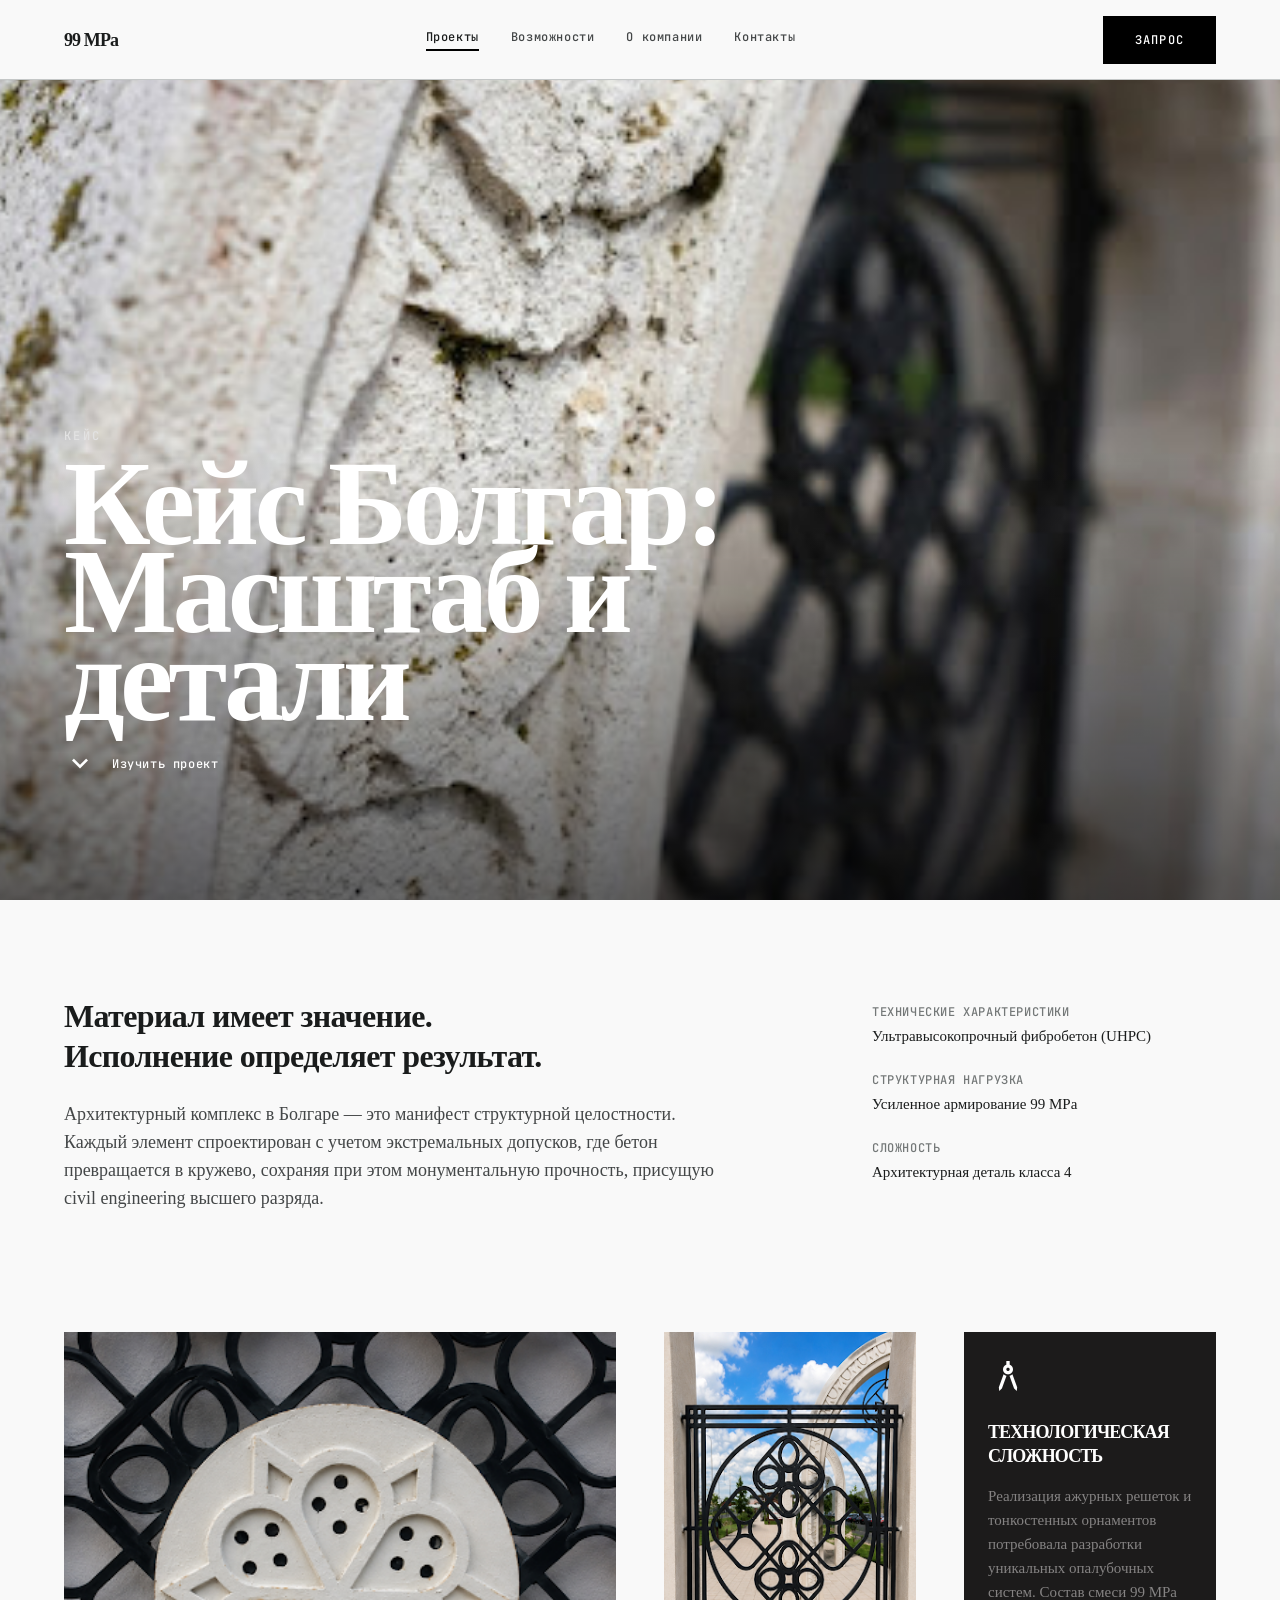
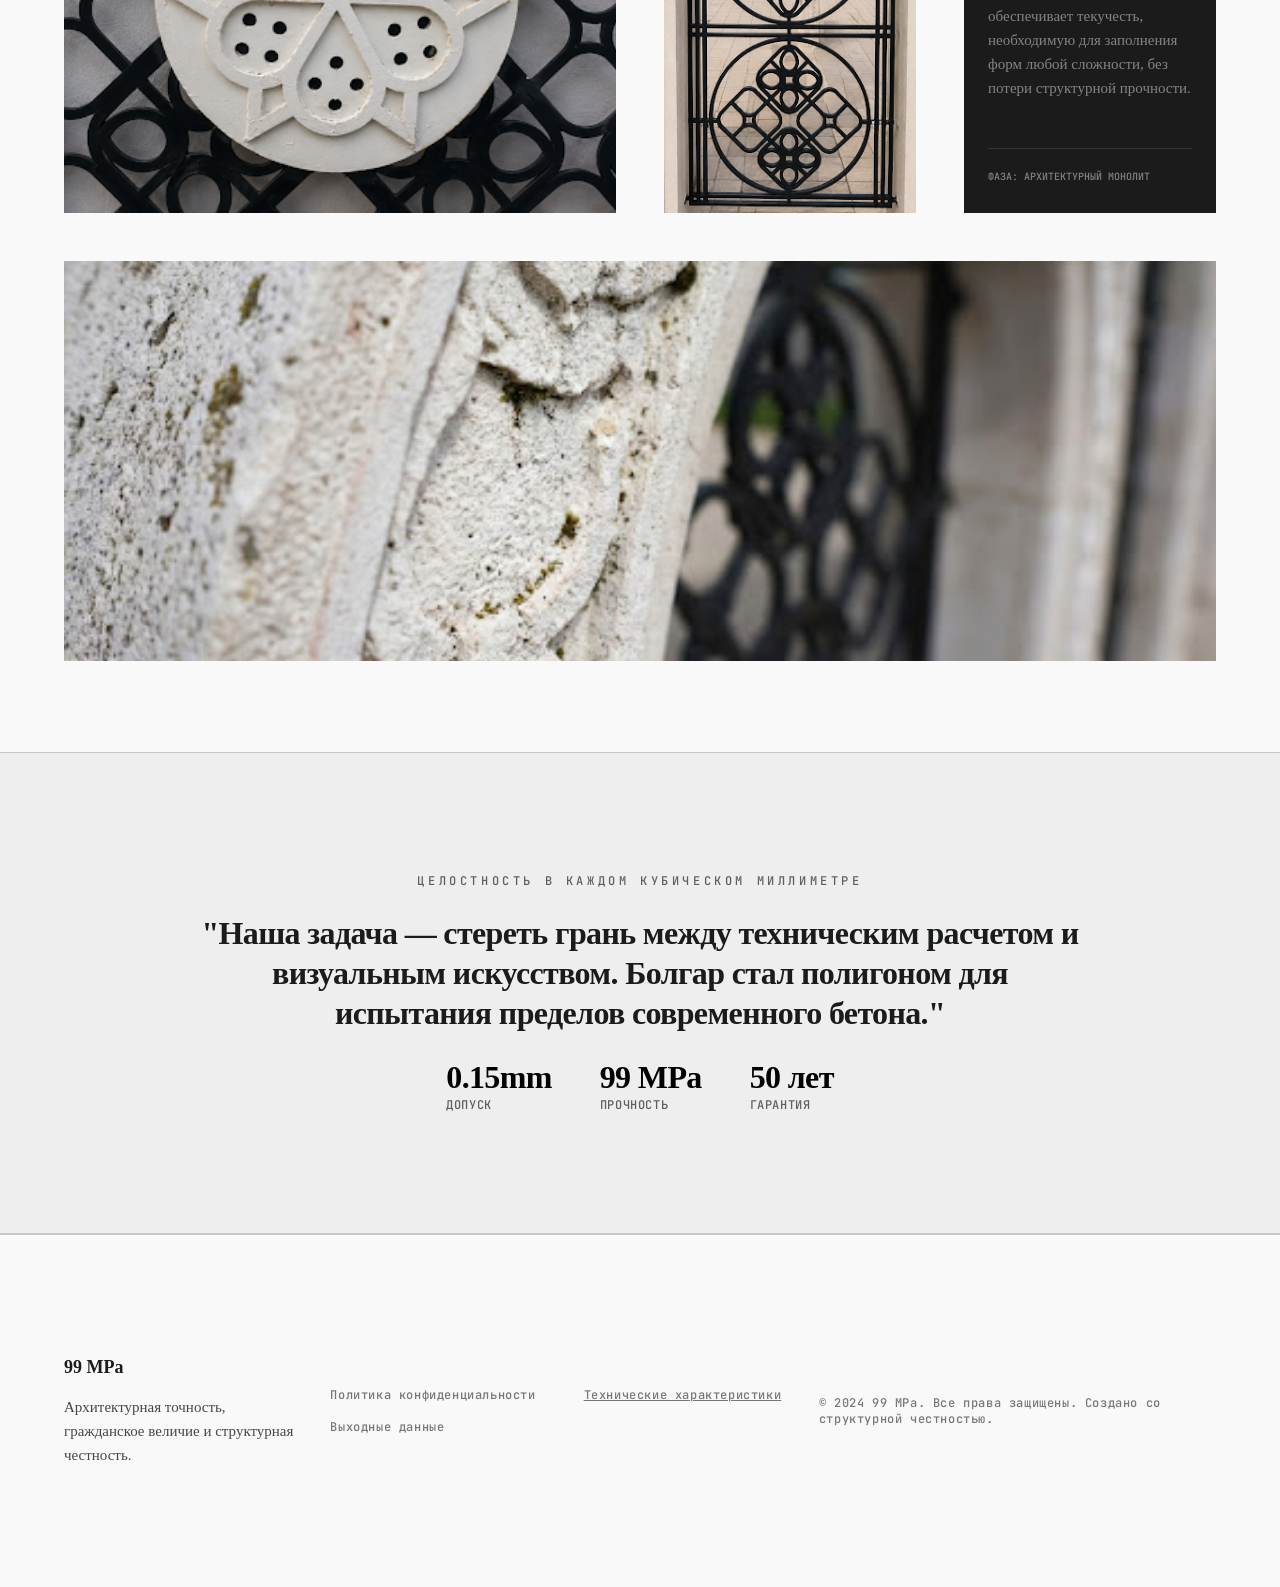
==== bolgar.html @ 5e4906f8 "Add self-contained 99 MPa presentation site Vendored from the Stitch/Figma design into a fully auton" ====
<!DOCTYPE html><html class="scroll-smooth" lang="ru"><head>
<meta charset="utf-8">
<meta content="width=device-width, initial-scale=1.0" name="viewport">
<title>99 MPa — Кейс Болгар: Масштаб и детали</title>
<style>
        .material-symbols-outlined {
            font-variation-settings: 'FILL' 0, 'wght' 400, 'GRAD' 0, 'opsz' 24;
        }
        body {
            background-color: #f9f9f9;
            color: #1a1c1c;
        }
        .reveal-border {
            border-bottom: 1px solid #c4c7c7;
        }
    </style>
<link rel="stylesheet" href="assets/css/fonts.css">
<link rel="stylesheet" href="assets/css/styles.css">
</head>
<body class="font-body-md text-body-md antialiased overflow-x-hidden">
<!-- TopNavBar -->
<nav class="bg-background fixed top-0 left-0 right-0 z-50 flex justify-between items-center w-full px-margin-page py-unit h-20 border-b border-outline-variant">
<div class="font-headline-md text-headline-md tracking-tighter text-on-background">99 MPa</div>
<div class="hidden md:flex gap-8">
<a class="text-on-background border-b-2 border-primary pb-1 font-label-mono text-label-mono transition-colors duration-300" href="projects.html">Проекты</a>
<a class="text-on-surface-variant font-label-mono text-label-mono hover:text-primary transition-colors duration-300" href="capabilities.html">Возможности</a>
<a class="text-on-surface-variant font-label-mono text-label-mono hover:text-primary transition-colors duration-300" href="approach.html">О компании</a>
<a class="text-on-surface-variant font-label-mono text-label-mono hover:text-primary transition-colors duration-300" href="mailto:hameevartur@mail.ru">Контакты</a>
</div>
<button class="bg-primary text-on-primary px-8 py-4 font-label-mono text-label-mono hover:opacity-80 transition-opacity uppercase tracking-widest">
            Запрос
        </button>
</nav>
<main>
<!-- Hero Section: Fullscreen Image Complex -->
<section class="relative w-full h-screen overflow-hidden transition-all duration-700 opacity-100 translate-y-0">
<div class="absolute inset-0 bg-cover bg-center transition-transform duration-1000 hover:scale-105" style="background-image: url('assets/img/0326bc7c4399.jpg')">
<!-- Fallback/Overlay for text legibility -->
<div class="absolute inset-0 bg-gradient-to-t from-black/60 via-transparent to-transparent"></div>
</div>
<div class="relative z-10 h-full flex flex-col justify-end px-margin-page pb-safe-area text-white">
<span class="font-label-mono text-label-mono uppercase tracking-[0.2em] mb-4 text-surface-variant">Кейс</span>
<h1 class="font-display-xl text-display-xl max-w-4xl md:text-[120px]">Кейс Болгар: Масштаб и детали</h1>
<div class="mt-gutter flex items-center gap-4">
<span class="material-symbols-outlined text-[32px]">expand_more</span>
<span class="font-label-mono text-label-mono">Изучить проект</span>
</div>
</div>
</section>
<!-- Statement Section -->
<section class="px-margin-page py-safe-area max-w-7xl mx-auto transition-all duration-700 opacity-100 translate-y-0 pt-24">
<div class="grid grid-cols-1 md:grid-cols-12 gap-gutter items-start">
<div class="md:col-span-8">
<h2 class="font-headline-lg text-headline-lg mb-gutter leading-tight">
                        Материал имеет значение. <br>Исполнение определяет результат.
                    </h2>
<p class="font-body-lg text-body-lg text-on-surface-variant max-w-2xl">
                        Архитектурный комплекс в Болгаре — это манифест структурной целостности. Каждый элемент спроектирован с учетом экстремальных допусков, где бетон превращается в кружево, сохраняя при этом монументальную прочность, присущую civil engineering высшего разряда.
                    </p>
</div>
<div class="md:col-span-4 border-outline-variant pl-gutter pt-2">
<div class="mb-gutter">
<p class="font-label-mono text-label-mono text-outline mb-1 uppercase">Технические характеристики</p>
<p class="font-body-md text-body-md text-body-lg">Ультравысокопрочный фибробетон (UHPC)</p>
</div>
<div class="mb-gutter">
<p class="font-label-mono text-label-mono text-outline mb-1 uppercase">Структурная нагрузка</p>
<p class="font-body-md text-body-md text-body-lg">Усиленное армирование 99 MPa</p>
</div>
<div>
<p class="font-label-mono text-label-mono text-outline mb-1 uppercase">Сложность</p>
<p class="font-body-md text-body-md text-body-lg">Архитектурная деталь класса 4</p>
</div>
</div>
</div>
</section>
<!-- Bento Grid: Details & Textures -->
<section class="px-margin-page pb-safe-area max-w-[1440px] mx-auto transition-all duration-700 opacity-100 translate-y-0">
<div class="grid grid-cols-1 md:grid-cols-12 h-auto md:h-[900px] gap-12">
<!-- Ornament Detail -->
<div class="md:col-span-6 group relative overflow-hidden bg-surface-container border-outline-variant">
<div class="absolute top-6 left-6 z-10 bg-white/90 backdrop-blur px-3 py-1 font-label-mono uppercase tracking-widest border border-primary text-label-mono" style="opacity: 0;">Деталь орнамента</div>
<img class="w-full h-full object-cover transition-transform duration-700 group-hover:scale-105" data-alt="A close-up photograph of a meticulously carved stone or concrete architectural ornament. The lighting is sharp, revealing high-contrast shadows and the technical precision of the geometric relief pattern. The style is reminiscent of high-end architectural monographs with a neutral grey color palette and clean lines." src="assets/img/5a6c23aa8d32.png">
</div>
<!-- Vertical Lattice Detail -->
<div class="md:col-span-3 group relative overflow-hidden bg-surface-container border-outline-variant">
<div class="absolute top-6 left-6 z-10 bg-white/90 backdrop-blur px-3 py-1 font-label-mono uppercase tracking-widest border border-primary text-label-mono" style="opacity: 0;">Деталь орнамента</div>
<img class="w-full h-full object-cover transition-transform duration-700 group-hover:scale-105" data-alt="A vertical composition focused on a complex architectural lattice or mesh. The metal or concrete grid creates an intricate play of light and shadow. The background is a crisp white, emphasizing the structural minimalist aesthetic. Every line is perfectly straight, evoking professional engineering standards." src="assets/img/c1ba3d8c5774.png">
</div>
<!-- Complexity Text Card -->
<div class="md:col-span-3 flex flex-col justify-between p-gutter bg-primary-container text-white border-outline">
<div>
<span class="material-symbols-outlined text-[40px] mb-6">architecture</span>
<h3 class="font-headline-md text-headline-md mb-4 uppercase tracking-tighter">Технологическая сложность</h3>
<p class="font-body-md text-on-primary-container">
                            Реализация ажурных решеток и тонкостенных орнаментов потребовала разработки уникальных опалубочных систем. Состав смеси 99 MPa обеспечивает текучесть, необходимую для заполнения форм любой сложности, без потери структурной прочности.
                        </p>
</div>
<div class="pt-12">
<p class="font-label-mono text-[10px] text-on-primary-container border-t border-outline/30 pt-4">
                            ФАЗА: АРХИТЕКТУРНЫЙ МОНОЛИТ
                        </p>
</div>
</div>
<!-- Texture Focus -->
<div class="md:col-span-12 group relative overflow-hidden bg-surface-container border-outline-variant h-[400px]">
<div class="absolute top-6 left-6 z-10 bg-white/90 backdrop-blur px-3 py-1 font-label-mono uppercase tracking-widest border border-primary text-label-mono" style="opacity: 0;">Деталь орнамента</div>
<img class="w-full h-full object-cover transition-transform duration-700 group-hover:scale-105" data-alt="A macro shot showcasing the tactile texture of architectural concrete from the Bolgar project. The surface is smooth yet retains organic tonal shifts of light stone. The lighting is diffused, highlighting the absolute durability and calm presence of the material. The aesthetic is brutalist honesty and structural permanence." src="assets/img/0326bc7c4399.jpg">
</div>
</div>
</section>
<!-- Quote / Tech Breakdown -->
<section class="bg-surface-container py-safe-area px-margin-page border-y border-outline-variant transition-all duration-700 opacity-100 translate-y-0">
<div class="max-w-4xl mx-auto text-center">
<p class="font-label-mono text-label-mono text-secondary mb-gutter uppercase tracking-[0.3em]">Целостность в каждом кубическом миллиметре</p>
<blockquote class="font-headline-lg text-headline-lg mb-gutter">
                    "Наша задача — стереть грань между техническим расчетом и визуальным искусством. Болгар стал полигоном для испытания пределов современного бетона."
                </blockquote>
<div class="flex justify-center gap-12">
<div class="text-left">
<p class="font-display-xl text-headline-lg text-primary">0.15mm</p>
<p class="font-label-mono text-label-mono text-secondary">ДОПУСК</p>
</div>
<div class="text-left">
<p class="font-display-xl text-headline-lg text-primary">99 MPa</p>
<p class="font-label-mono text-label-mono text-secondary">ПРОЧНОСТЬ</p>
</div>
<div class="text-left">
<p class="font-display-xl text-headline-lg text-primary">50 лет</p>
<p class="font-label-mono text-label-mono text-secondary">ГАРАНТИЯ</p>
</div>
</div>
</div>
</section>
</main>
<!-- Footer -->
<footer class="bg-background border-t border-outline-variant mt-auto">
<div class="px-margin-page py-safe-area flex flex-col md:flex-row justify-between items-start md:items-center gap-gutter max-w-full">
<div class="flex flex-col gap-4">
<div class="font-headline-md text-headline-md text-on-background">99 MPa</div>
<p class="font-body-md text-on-surface-variant max-w-xs">Архитектурная точность, гражданское величие и структурная честность.</p>
</div>
<div class="flex flex-wrap gap-x-12 gap-y-4">
<a class="font-label-mono text-label-mono text-outline hover:text-on-background transition-colors duration-300" href="#">Политика конфиденциальности</a>
<a class="font-label-mono text-label-mono text-outline hover:text-on-background transition-colors duration-300 underline decoration-1" href="#">Технические характеристики</a>
<a class="font-label-mono text-label-mono text-outline hover:text-on-background transition-colors duration-300" href="#">Выходные данные</a>
</div>
<div class="font-label-mono text-label-mono text-outline mt-gutter md:mt-0">
                © 2024 99 MPa. Все права защищены. Создано со структурной честностью.
            </div>
</div>
</footer>
<script>
        // Intersection Observer for scroll reveal animations
        const observerOptions = {
            threshold: 0.1
        };

        const observer = new IntersectionObserver((entries) => {
            entries.forEach(entry => {
                if (entry.isIntersecting) {
                    entry.target.classList.add('opacity-100', 'translate-y-0');
                    entry.target.classList.remove('opacity-0', 'translate-y-10');
                }
            });
        }, observerOptions);

        document.querySelectorAll('section').forEach(section => {
            section.classList.add('transition-all', 'duration-700', 'opacity-0', 'translate-y-10');
            observer.observe(section);
        });

        // Simple Parallax on Hero Image
        window.addEventListener('scroll', () => {
            const scrolled = window.pageYOffset;
            const heroImage = document.querySelector('section div[style*="background-image"]');
            if (heroImage) {
                heroImage.style.transform = `translateY(${scrolled * 0.3}px) scale(1.05)`;
            }
        });
    </script>


</body></html>
---- assets/css/fonts.css ----
/* cyrillic-ext */
@font-face {
  font-family: 'Hanken Grotesk';
  font-style: normal;
  font-weight: 400;
  font-display: swap;
  src: url(../fonts/text-765ecdcdf6.woff2) format('woff2');
  unicode-range: U+0460-052F, U+1C80-1C8A, U+20B4, U+2DE0-2DFF, U+A640-A69F, U+FE2E-FE2F;
}
/* vietnamese */
@font-face {
  font-family: 'Hanken Grotesk';
  font-style: normal;
  font-weight: 400;
  font-display: swap;
  src: url(../fonts/text-d4ca947ee6.woff2) format('woff2');
  unicode-range: U+0102-0103, U+0110-0111, U+0128-0129, U+0168-0169, U+01A0-01A1, U+01AF-01B0, U+0300-0301, U+0303-0304, U+0308-0309, U+0323, U+0329, U+1EA0-1EF9, U+20AB;
}
/* latin-ext */
@font-face {
  font-family: 'Hanken Grotesk';
  font-style: normal;
  font-weight: 400;
  font-display: swap;
  src: url(../fonts/text-325f4213af.woff2) format('woff2');
  unicode-range: U+0100-02BA, U+02BD-02C5, U+02C7-02CC, U+02CE-02D7, U+02DD-02FF, U+0304, U+0308, U+0329, U+1D00-1DBF, U+1E00-1E9F, U+1EF2-1EFF, U+2020, U+20A0-20AB, U+20AD-20C0, U+2113, U+2C60-2C7F, U+A720-A7FF;
}
/* latin */
@font-face {
  font-family: 'Hanken Grotesk';
  font-style: normal;
  font-weight: 400;
  font-display: swap;
  src: url(../fonts/text-e9265aa2bb.woff2) format('woff2');
  unicode-range: U+0000-00FF, U+0131, U+0152-0153, U+02BB-02BC, U+02C6, U+02DA, U+02DC, U+0304, U+0308, U+0329, U+2000-206F, U+20AC, U+2122, U+2191, U+2193, U+2212, U+2215, U+FEFF, U+FFFD;
}
/* cyrillic-ext */
@font-face {
  font-family: 'Hanken Grotesk';
  font-style: normal;
  font-weight: 700;
  font-display: swap;
  src: url(../fonts/text-765ecdcdf6.woff2) format('woff2');
  unicode-range: U+0460-052F, U+1C80-1C8A, U+20B4, U+2DE0-2DFF, U+A640-A69F, U+FE2E-FE2F;
}
/* vietnamese */
@font-face {
  font-family: 'Hanken Grotesk';
  font-style: normal;
  font-weight: 700;
  font-display: swap;
  src: url(../fonts/text-d4ca947ee6.woff2) format('woff2');
  unicode-range: U+0102-0103, U+0110-0111, U+0128-0129, U+0168-0169, U+01A0-01A1, U+01AF-01B0, U+0300-0301, U+0303-0304, U+0308-0309, U+0323, U+0329, U+1EA0-1EF9, U+20AB;
}
/* latin-ext */
@font-face {
  font-family: 'Hanken Grotesk';
  font-style: normal;
  font-weight: 700;
  font-display: swap;
  src: url(../fonts/text-325f4213af.woff2) format('woff2');
  unicode-range: U+0100-02BA, U+02BD-02C5, U+02C7-02CC, U+02CE-02D7, U+02DD-02FF, U+0304, U+0308, U+0329, U+1D00-1DBF, U+1E00-1E9F, U+1EF2-1EFF, U+2020, U+20A0-20AB, U+20AD-20C0, U+2113, U+2C60-2C7F, U+A720-A7FF;
}
/* latin */
@font-face {
  font-family: 'Hanken Grotesk';
  font-style: normal;
  font-weight: 700;
  font-display: swap;
  src: url(../fonts/text-e9265aa2bb.woff2) format('woff2');
  unicode-range: U+0000-00FF, U+0131, U+0152-0153, U+02BB-02BC, U+02C6, U+02DA, U+02DC, U+0304, U+0308, U+0329, U+2000-206F, U+20AC, U+2122, U+2191, U+2193, U+2212, U+2215, U+FEFF, U+FFFD;
}
/* cyrillic-ext */
@font-face {
  font-family: 'Hanken Grotesk';
  font-style: normal;
  font-weight: 800;
  font-display: swap;
  src: url(../fonts/text-765ecdcdf6.woff2) format('woff2');
  unicode-range: U+0460-052F, U+1C80-1C8A, U+20B4, U+2DE0-2DFF, U+A640-A69F, U+FE2E-FE2F;
}
/* vietnamese */
@font-face {
  font-family: 'Hanken Grotesk';
  font-style: normal;
  font-weight: 800;
  font-display: swap;
  src: url(../fonts/text-d4ca947ee6.woff2) format('woff2');
  unicode-range: U+0102-0103, U+0110-0111, U+0128-0129, U+0168-0169, U+01A0-01A1, U+01AF-01B0, U+0300-0301, U+0303-0304, U+0308-0309, U+0323, U+0329, U+1EA0-1EF9, U+20AB;
}
/* latin-ext */
@font-face {
  font-family: 'Hanken Grotesk';
  font-style: normal;
  font-weight: 800;
  font-display: swap;
  src: url(../fonts/text-325f4213af.woff2) format('woff2');
  unicode-range: U+0100-02BA, U+02BD-02C5, U+02C7-02CC, U+02CE-02D7, U+02DD-02FF, U+0304, U+0308, U+0329, U+1D00-1DBF, U+1E00-1E9F, U+1EF2-1EFF, U+2020, U+20A0-20AB, U+20AD-20C0, U+2113, U+2C60-2C7F, U+A720-A7FF;
}
/* latin */
@font-face {
  font-family: 'Hanken Grotesk';
  font-style: normal;
  font-weight: 800;
  font-display: swap;
  src: url(../fonts/text-e9265aa2bb.woff2) format('woff2');
  unicode-range: U+0000-00FF, U+0131, U+0152-0153, U+02BB-02BC, U+02C6, U+02DA, U+02DC, U+0304, U+0308, U+0329, U+2000-206F, U+20AC, U+2122, U+2191, U+2193, U+2212, U+2215, U+FEFF, U+FFFD;
}
/* cyrillic-ext */
@font-face {
  font-family: 'JetBrains Mono';
  font-style: normal;
  font-weight: 500;
  font-display: swap;
  src: url(../fonts/text-78beab2465.woff2) format('woff2');
  unicode-range: U+0460-052F, U+1C80-1C8A, U+20B4, U+2DE0-2DFF, U+A640-A69F, U+FE2E-FE2F;
}
/* cyrillic */
@font-face {
  font-family: 'JetBrains Mono';
  font-style: normal;
  font-weight: 500;
  font-display: swap;
  src: url(../fonts/text-e3f11026d4.woff2) format('woff2');
  unicode-range: U+0301, U+0400-045F, U+0490-0491, U+04B0-04B1, U+2116;
}
/* greek */
@font-face {
  font-family: 'JetBrains Mono';
  font-style: normal;
  font-weight: 500;
  font-display: swap;
  src: url(../fonts/text-35d0cef5ed.woff2) format('woff2');
  unicode-range: U+0370-0377, U+037A-037F, U+0384-038A, U+038C, U+038E-03A1, U+03A3-03FF;
}
/* vietnamese */
@font-face {
  font-family: 'JetBrains Mono';
  font-style: normal;
  font-weight: 500;
  font-display: swap;
  src: url(../fonts/text-298a5a911e.woff2) format('woff2');
  unicode-range: U+0102-0103, U+0110-0111, U+0128-0129, U+0168-0169, U+01A0-01A1, U+01AF-01B0, U+0300-0301, U+0303-0304, U+0308-0309, U+0323, U+0329, U+1EA0-1EF9, U+20AB;
}
/* latin-ext */
@font-face {
  font-family: 'JetBrains Mono';
  font-style: normal;
  font-weight: 500;
  font-display: swap;
  src: url(../fonts/text-dba686dd63.woff2) format('woff2');
  unicode-range: U+0100-02BA, U+02BD-02C5, U+02C7-02CC, U+02CE-02D7, U+02DD-02FF, U+0304, U+0308, U+0329, U+1D00-1DBF, U+1E00-1E9F, U+1EF2-1EFF, U+2020, U+20A0-20AB, U+20AD-20C0, U+2113, U+2C60-2C7F, U+A720-A7FF;
}
/* latin */
@font-face {
  font-family: 'JetBrains Mono';
  font-style: normal;
  font-weight: 500;
  font-display: swap;
  src: url(../fonts/text-1e0343870f.woff2) format('woff2');
  unicode-range: U+0000-00FF, U+0131, U+0152-0153, U+02BB-02BC, U+02C6, U+02DA, U+02DC, U+0304, U+0308, U+0329, U+2000-206F, U+20AC, U+2122, U+2191, U+2193, U+2212, U+2215, U+FEFF, U+FFFD;
}

/* fallback */
@font-face {
  font-family: 'Material Symbols Outlined';
  font-style: normal;
  font-weight: 100 700;
  font-display: swap;
  src: url(../fonts/sym-77bf56d2e7.woff2) format('woff2');
}

.material-symbols-outlined {
  font-family: 'Material Symbols Outlined';
  font-weight: normal;
  font-style: normal;
  font-size: 24px;
  line-height: 1;
  letter-spacing: normal;
  text-transform: none;
  display: inline-block;
  white-space: nowrap;
  word-wrap: normal;
  direction: ltr;
  -webkit-font-feature-settings: 'liga';
  -webkit-font-smoothing: antialiased;
}
---- assets/css/styles.css ----
*,:after,:before{--tw-border-spacing-x:0;--tw-border-spacing-y:0;--tw-translate-x:0;--tw-translate-y:0;--tw-rotate:0;--tw-skew-x:0;--tw-skew-y:0;--tw-scale-x:1;--tw-scale-y:1;--tw-pan-x: ;--tw-pan-y: ;--tw-pinch-zoom: ;--tw-scroll-snap-strictness:proximity;--tw-gradient-from-position: ;--tw-gradient-via-position: ;--tw-gradient-to-position: ;--tw-ordinal: ;--tw-slashed-zero: ;--tw-numeric-figure: ;--tw-numeric-spacing: ;--tw-numeric-fraction: ;--tw-ring-inset: ;--tw-ring-offset-width:0px;--tw-ring-offset-color:#fff;--tw-ring-color:rgba(59,130,246,.5);--tw-ring-offset-shadow:0 0 #0000;--tw-ring-shadow:0 0 #0000;--tw-shadow:0 0 #0000;--tw-shadow-colored:0 0 #0000;--tw-blur: ;--tw-brightness: ;--tw-contrast: ;--tw-grayscale: ;--tw-hue-rotate: ;--tw-invert: ;--tw-saturate: ;--tw-sepia: ;--tw-drop-shadow: ;--tw-backdrop-blur: ;--tw-backdrop-brightness: ;--tw-backdrop-contrast: ;--tw-backdrop-grayscale: ;--tw-backdrop-hue-rotate: ;--tw-backdrop-invert: ;--tw-backdrop-opacity: ;--tw-backdrop-saturate: ;--tw-backdrop-sepia: ;--tw-contain-size: ;--tw-contain-layout: ;--tw-contain-paint: ;--tw-contain-style: }::backdrop{--tw-border-spacing-x:0;--tw-border-spacing-y:0;--tw-translate-x:0;--tw-translate-y:0;--tw-rotate:0;--tw-skew-x:0;--tw-skew-y:0;--tw-scale-x:1;--tw-scale-y:1;--tw-pan-x: ;--tw-pan-y: ;--tw-pinch-zoom: ;--tw-scroll-snap-strictness:proximity;--tw-gradient-from-position: ;--tw-gradient-via-position: ;--tw-gradient-to-position: ;--tw-ordinal: ;--tw-slashed-zero: ;--tw-numeric-figure: ;--tw-numeric-spacing: ;--tw-numeric-fraction: ;--tw-ring-inset: ;--tw-ring-offset-width:0px;--tw-ring-offset-color:#fff;--tw-ring-color:rgba(59,130,246,.5);--tw-ring-offset-shadow:0 0 #0000;--tw-ring-shadow:0 0 #0000;--tw-shadow:0 0 #0000;--tw-shadow-colored:0 0 #0000;--tw-blur: ;--tw-brightness: ;--tw-contrast: ;--tw-grayscale: ;--tw-hue-rotate: ;--tw-invert: ;--tw-saturate: ;--tw-sepia: ;--tw-drop-shadow: ;--tw-backdrop-blur: ;--tw-backdrop-brightness: ;--tw-backdrop-contrast: ;--tw-backdrop-grayscale: ;--tw-backdrop-hue-rotate: ;--tw-backdrop-invert: ;--tw-backdrop-opacity: ;--tw-backdrop-saturate: ;--tw-backdrop-sepia: ;--tw-contain-size: ;--tw-contain-layout: ;--tw-contain-paint: ;--tw-contain-style: }/*! tailwindcss v3.4.19 | MIT License | https://tailwindcss.com*/*,:after,:before{box-sizing:border-box;border:0 solid #e5e7eb}:after,:before{--tw-content:""}:host,html{line-height:1.5;-webkit-text-size-adjust:100%;-moz-tab-size:4;-o-tab-size:4;tab-size:4;font-family:ui-sans-serif,system-ui,sans-serif,Apple Color Emoji,Segoe UI Emoji,Segoe UI Symbol,Noto Color Emoji;font-feature-settings:normal;font-variation-settings:normal;-webkit-tap-highlight-color:transparent}body{margin:0;line-height:inherit}hr{height:0;color:inherit;border-top-width:1px}abbr:where([title]){-webkit-text-decoration:underline dotted;text-decoration:underline dotted}h1,h2,h3,h4,h5,h6{font-size:inherit;font-weight:inherit}a{color:inherit;text-decoration:inherit}b,strong{font-weight:bolder}code,kbd,pre,samp{font-family:ui-monospace,SFMono-Regular,Menlo,Monaco,Consolas,Liberation Mono,Courier New,monospace;font-feature-settings:normal;font-variation-settings:normal;font-size:1em}small{font-size:80%}sub,sup{font-size:75%;line-height:0;position:relative;vertical-align:baseline}sub{bottom:-.25em}sup{top:-.5em}table{text-indent:0;border-color:inherit;border-collapse:collapse}button,input,optgroup,select,textarea{font-family:inherit;font-feature-settings:inherit;font-variation-settings:inherit;font-size:100%;font-weight:inherit;line-height:inherit;letter-spacing:inherit;color:inherit;margin:0;padding:0}button,select{text-transform:none}button,input:where([type=button]),input:where([type=reset]),input:where([type=submit]){-webkit-appearance:button;background-color:transparent;background-image:none}:-moz-focusring{outline:auto}:-moz-ui-invalid{box-shadow:none}progress{vertical-align:baseline}::-webkit-inner-spin-button,::-webkit-outer-spin-button{height:auto}[type=search]{-webkit-appearance:textfield;outline-offset:-2px}::-webkit-search-decoration{-webkit-appearance:none}::-webkit-file-upload-button{-webkit-appearance:button;font:inherit}summary{display:list-item}blockquote,dd,dl,figure,h1,h2,h3,h4,h5,h6,hr,p,pre{margin:0}fieldset{margin:0}fieldset,legend{padding:0}menu,ol,ul{list-style:none;margin:0;padding:0}dialog{padding:0}textarea{resize:vertical}input::-moz-placeholder,textarea::-moz-placeholder{opacity:1;color:#9ca3af}input::placeholder,textarea::placeholder{opacity:1;color:#9ca3af}[role=button],button{cursor:pointer}:disabled{cursor:default}audio,canvas,embed,iframe,img,object,svg,video{display:block;vertical-align:middle}img,video{max-width:100%;height:auto}[hidden]:where(:not([hidden=until-found])){display:none}input:where(:not([type])),input:where([type=date]),input:where([type=datetime-local]),input:where([type=email]),input:where([type=month]),input:where([type=number]),input:where([type=password]),input:where([type=search]),input:where([type=tel]),input:where([type=text]),input:where([type=time]),input:where([type=url]),input:where([type=week]),select,select:where([multiple]),textarea{-webkit-appearance:none;-moz-appearance:none;appearance:none;background-color:#fff;border-color:#6b7280;border-width:1px;border-radius:0;padding:.5rem .75rem;font-size:1rem;line-height:1.5rem;--tw-shadow:0 0 #0000}input:where(:not([type])):focus,input:where([type=date]):focus,input:where([type=datetime-local]):focus,input:where([type=email]):focus,input:where([type=month]):focus,input:where([type=number]):focus,input:where([type=password]):focus,input:where([type=search]):focus,input:where([type=tel]):focus,input:where([type=text]):focus,input:where([type=time]):focus,input:where([type=url]):focus,input:where([type=week]):focus,select:focus,select:where([multiple]):focus,textarea:focus{outline:2px solid transparent;outline-offset:2px;--tw-ring-inset:var(--tw-empty,/*!*/ /*!*/);--tw-ring-offset-width:0px;--tw-ring-offset-color:#fff;--tw-ring-color:#2563eb;--tw-ring-offset-shadow:var(--tw-ring-inset) 0 0 0 var(--tw-ring-offset-width) var(--tw-ring-offset-color);--tw-ring-shadow:var(--tw-ring-inset) 0 0 0 calc(1px + var(--tw-ring-offset-width)) var(--tw-ring-color);box-shadow:var(--tw-ring-offset-shadow),var(--tw-ring-shadow),var(--tw-shadow);border-color:#2563eb}input::-moz-placeholder,textarea::-moz-placeholder{color:#6b7280;opacity:1}input::placeholder,textarea::placeholder{color:#6b7280;opacity:1}::-webkit-datetime-edit-fields-wrapper{padding:0}::-webkit-date-and-time-value{min-height:1.5em;text-align:inherit}::-webkit-datetime-edit{display:inline-flex}::-webkit-datetime-edit,::-webkit-datetime-edit-day-field,::-webkit-datetime-edit-hour-field,::-webkit-datetime-edit-meridiem-field,::-webkit-datetime-edit-millisecond-field,::-webkit-datetime-edit-minute-field,::-webkit-datetime-edit-month-field,::-webkit-datetime-edit-second-field,::-webkit-datetime-edit-year-field{padding-top:0;padding-bottom:0}select{background-image:url("data:image/svg+xml;charset=utf-8,%3Csvg xmlns='http://www.w3.org/2000/svg' fill='none' viewBox='0 0 20 20'%3E%3Cpath stroke='%236b7280' stroke-linecap='round' stroke-linejoin='round' stroke-width='1.5' d='m6 8 4 4 4-4'/%3E%3C/svg%3E");background-position:right .5rem center;background-repeat:no-repeat;background-size:1.5em 1.5em;padding-right:2.5rem;-webkit-print-color-adjust:exact;print-color-adjust:exact}select:where([multiple]),select:where([size]:not([size="1"])){background-image:none;background-position:0 0;background-repeat:unset;background-size:initial;padding-right:.75rem;-webkit-print-color-adjust:unset;print-color-adjust:unset}input:where([type=checkbox]),input:where([type=radio]){-webkit-appearance:none;-moz-appearance:none;appearance:none;padding:0;-webkit-print-color-adjust:exact;print-color-adjust:exact;display:inline-block;vertical-align:middle;background-origin:border-box;-webkit-user-select:none;-moz-user-select:none;user-select:none;flex-shrink:0;height:1rem;width:1rem;color:#2563eb;background-color:#fff;border-color:#6b7280;border-width:1px;--tw-shadow:0 0 #0000}input:where([type=checkbox]){border-radius:0}input:where([type=radio]){border-radius:100%}input:where([type=checkbox]):focus,input:where([type=radio]):focus{outline:2px solid transparent;outline-offset:2px;--tw-ring-inset:var(--tw-empty,/*!*/ /*!*/);--tw-ring-offset-width:2px;--tw-ring-offset-color:#fff;--tw-ring-color:#2563eb;--tw-ring-offset-shadow:var(--tw-ring-inset) 0 0 0 var(--tw-ring-offset-width) var(--tw-ring-offset-color);--tw-ring-shadow:var(--tw-ring-inset) 0 0 0 calc(2px + var(--tw-ring-offset-width)) var(--tw-ring-color);box-shadow:var(--tw-ring-offset-shadow),var(--tw-ring-shadow),var(--tw-shadow)}input:where([type=checkbox]):checked,input:where([type=radio]):checked{border-color:transparent;background-color:currentColor;background-size:100% 100%;background-position:50%;background-repeat:no-repeat}input:where([type=checkbox]):checked{background-image:url("data:image/svg+xml;charset=utf-8,%3Csvg xmlns='http://www.w3.org/2000/svg' fill='%23fff' viewBox='0 0 16 16'%3E%3Cpath d='M12.207 4.793a1 1 0 0 1 0 1.414l-5 5a1 1 0 0 1-1.414 0l-2-2a1 1 0 0 1 1.414-1.414L6.5 9.086l4.293-4.293a1 1 0 0 1 1.414 0'/%3E%3C/svg%3E")}@media (forced-colors:active) {input:where([type=checkbox]):checked{-webkit-appearance:auto;-moz-appearance:auto;appearance:auto}}input:where([type=radio]):checked{background-image:url("data:image/svg+xml;charset=utf-8,%3Csvg xmlns='http://www.w3.org/2000/svg' fill='%23fff' viewBox='0 0 16 16'%3E%3Ccircle cx='8' cy='8' r='3'/%3E%3C/svg%3E")}@media (forced-colors:active) {input:where([type=radio]):checked{-webkit-appearance:auto;-moz-appearance:auto;appearance:auto}}input:where([type=checkbox]):checked:focus,input:where([type=checkbox]):checked:hover,input:where([type=radio]):checked:focus,input:where([type=radio]):checked:hover{border-color:transparent;background-color:currentColor}input:where([type=checkbox]):indeterminate{background-image:url("data:image/svg+xml;charset=utf-8,%3Csvg xmlns='http://www.w3.org/2000/svg' fill='none' viewBox='0 0 16 16'%3E%3Cpath stroke='%23fff' stroke-linecap='round' stroke-linejoin='round' stroke-width='2' d='M4 8h8'/%3E%3C/svg%3E");border-color:transparent;background-color:currentColor;background-size:100% 100%;background-position:50%;background-repeat:no-repeat}@media (forced-colors:active) {input:where([type=checkbox]):indeterminate{-webkit-appearance:auto;-moz-appearance:auto;appearance:auto}}input:where([type=checkbox]):indeterminate:focus,input:where([type=checkbox]):indeterminate:hover{border-color:transparent;background-color:currentColor}input:where([type=file]){background:unset;border-color:inherit;border-width:0;border-radius:0;padding:0;font-size:unset;line-height:inherit}input:where([type=file]):focus{outline:1px solid ButtonText;outline:1px auto -webkit-focus-ring-color}.pointer-events-none{pointer-events:none}.fixed{position:fixed}.absolute{position:absolute}.relative{position:relative}.inset-0{inset:0}.bottom-0{bottom:0}.bottom-4{bottom:1rem}.bottom-6{bottom:1.5rem}.left-0{left:0}.left-4{left:1rem}.left-6{left:1.5rem}.right-0{right:0}.right-4{right:1rem}.top-0{top:0}.top-4{top:1rem}.top-6{top:1.5rem}.z-0{z-index:0}.z-10{z-index:10}.z-50{z-index:50}.col-span-12{grid-column:span 12/span 12}.col-span-3{grid-column:span 3/span 3}.col-span-full{grid-column:1/-1}.col-start-10{grid-column-start:10}.mx-auto{margin-left:auto;margin-right:auto}.mb-1{margin-bottom:.25rem}.mb-12{margin-bottom:3rem}.mb-16{margin-bottom:4rem}.mb-2{margin-bottom:.5rem}.mb-20{margin-bottom:5rem}.mb-24{margin-bottom:6rem}.mb-32{margin-bottom:8rem}.mb-4{margin-bottom:1rem}.mb-6{margin-bottom:1.5rem}.mb-8{margin-bottom:2rem}.mb-gutter{margin-bottom:24px}.mt-4{margin-top:1rem}.mt-auto{margin-top:auto}.mt-gutter{margin-top:24px}.block{display:block}.flex{display:flex}.grid{display:grid}.hidden{display:none}.aspect-\[1\.50\]{aspect-ratio:1.5}.aspect-\[16\/9\]{aspect-ratio:16/9}.aspect-\[21\/9\]{aspect-ratio:21/9}.aspect-square{aspect-ratio:1/1}.h-1{height:.25rem}.h-16{height:4rem}.h-2{height:.5rem}.h-20{height:5rem}.h-\[100vh\]{height:100vh}.h-\[400px\]{height:400px}.h-\[750px\]{height:750px}.h-\[85vh\]{height:85vh}.h-auto{height:auto}.h-full{height:100%}.h-px{height:1px}.h-screen{height:100vh}.min-h-\[110vh\]{min-height:110vh}.min-h-\[320px\]{min-height:320px}.min-h-\[500px\]{min-height:500px}.min-h-\[90vh\]{min-height:90vh}.min-h-screen{min-height:100vh}.w-1\/3{width:33.333333%}.w-12{width:3rem}.w-24{width:6rem}.w-\[15\%\]{width:15%}.w-\[85\%\]{width:85%}.w-\[99\%\]{width:99%}.w-full{width:100%}.max-w-2xl{max-width:42rem}.max-w-4xl{max-width:56rem}.max-w-7xl{max-width:80rem}.max-w-\[1440px\]{max-width:1440px}.max-w-full{max-width:100%}.max-w-screen-2xl{max-width:1536px}.max-w-screen-xl{max-width:1280px}.max-w-xl{max-width:36rem}.max-w-xs{max-width:20rem}.flex-1{flex:1 1 0%}.shrink{flex-shrink:1}.flex-grow{flex-grow:1}.translate-y-0{--tw-translate-y:0px}.translate-y-0,.translate-y-10{transform:translate(var(--tw-translate-x),var(--tw-translate-y)) rotate(var(--tw-rotate)) skewX(var(--tw-skew-x)) skewY(var(--tw-skew-y)) scaleX(var(--tw-scale-x)) scaleY(var(--tw-scale-y))}.translate-y-10{--tw-translate-y:2.5rem}.translate-y-4{--tw-translate-y:1rem}.scale-100,.translate-y-4{transform:translate(var(--tw-translate-x),var(--tw-translate-y)) rotate(var(--tw-rotate)) skewX(var(--tw-skew-x)) skewY(var(--tw-skew-y)) scaleX(var(--tw-scale-x)) scaleY(var(--tw-scale-y))}.scale-100{--tw-scale-x:1;--tw-scale-y:1}.scale-110{--tw-scale-x:1.1;--tw-scale-y:1.1}.scale-110,.transform{transform:translate(var(--tw-translate-x),var(--tw-translate-y)) rotate(var(--tw-rotate)) skewX(var(--tw-skew-x)) skewY(var(--tw-skew-y)) scaleX(var(--tw-scale-x)) scaleY(var(--tw-scale-y))}.grid-cols-1{grid-template-columns:repeat(1,minmax(0,1fr))}.grid-cols-2{grid-template-columns:repeat(2,minmax(0,1fr))}.flex-col{flex-direction:column}.flex-wrap{flex-wrap:wrap}.items-start{align-items:flex-start}.items-end{align-items:flex-end}.items-center{align-items:center}.items-baseline{align-items:baseline}.justify-end{justify-content:flex-end}.justify-center{justify-content:center}.justify-between{justify-content:space-between}.gap-0{gap:0}.gap-10{gap:2.5rem}.gap-12{gap:3rem}.gap-16{gap:4rem}.gap-2{gap:.5rem}.gap-4{gap:1rem}.gap-6{gap:1.5rem}.gap-8{gap:2rem}.gap-gutter{gap:24px}.gap-margin-page{gap:64px}.gap-x-12{-moz-column-gap:3rem;column-gap:3rem}.gap-y-4{row-gap:1rem}.space-x-10>:not([hidden])~:not([hidden]){--tw-space-x-reverse:0;margin-right:calc(2.5rem*var(--tw-space-x-reverse));margin-left:calc(2.5rem*(1 - var(--tw-space-x-reverse)))}.space-x-4>:not([hidden])~:not([hidden]){--tw-space-x-reverse:0;margin-right:calc(1rem*var(--tw-space-x-reverse));margin-left:calc(1rem*(1 - var(--tw-space-x-reverse)))}.space-x-8>:not([hidden])~:not([hidden]){--tw-space-x-reverse:0;margin-right:calc(2rem*var(--tw-space-x-reverse));margin-left:calc(2rem*(1 - var(--tw-space-x-reverse)))}.space-x-gutter>:not([hidden])~:not([hidden]){--tw-space-x-reverse:0;margin-right:calc(24px*var(--tw-space-x-reverse));margin-left:calc(24px*(1 - var(--tw-space-x-reverse)))}.space-y-4>:not([hidden])~:not([hidden]){--tw-space-y-reverse:0;margin-top:calc(1rem*(1 - var(--tw-space-y-reverse)));margin-bottom:calc(1rem*var(--tw-space-y-reverse))}.space-y-6>:not([hidden])~:not([hidden]){--tw-space-y-reverse:0;margin-top:calc(1.5rem*(1 - var(--tw-space-y-reverse)));margin-bottom:calc(1.5rem*var(--tw-space-y-reverse))}.space-y-8>:not([hidden])~:not([hidden]){--tw-space-y-reverse:0;margin-top:calc(2rem*(1 - var(--tw-space-y-reverse)));margin-bottom:calc(2rem*var(--tw-space-y-reverse))}.space-y-gutter>:not([hidden])~:not([hidden]){--tw-space-y-reverse:0;margin-top:calc(24px*(1 - var(--tw-space-y-reverse)));margin-bottom:calc(24px*var(--tw-space-y-reverse))}.overflow-hidden{overflow:hidden}.overflow-x-hidden{overflow-x:hidden}.scroll-smooth{scroll-behavior:smooth}.border{border-width:1px}.border-y{border-top-width:1px}.border-b,.border-y{border-bottom-width:1px}.border-b-2{border-bottom-width:2px}.border-l{border-left-width:1px}.border-r{border-right-width:1px}.border-t{border-top-width:1px}.border-on-primary{--tw-border-opacity:1;border-color:rgb(255 255 255/var(--tw-border-opacity,1))}.border-on-primary-container{--tw-border-opacity:1;border-color:rgb(133 131 131/var(--tw-border-opacity,1))}.border-on-primary-container\/20{border-color:hsla(0,1%,52%,.2)}.border-on-primary\/30{border-color:hsla(0,0%,100%,.3)}.border-outline{--tw-border-opacity:1;border-color:rgb(116 120 120/var(--tw-border-opacity,1))}.border-outline-variant{--tw-border-opacity:1;border-color:rgb(196 199 199/var(--tw-border-opacity,1))}.border-outline\/30{border-color:hsla(180,2%,46%,.3)}.border-primary{--tw-border-opacity:1;border-color:rgb(0 0 0/var(--tw-border-opacity,1))}.bg-background{--tw-bg-opacity:1;background-color:rgb(249 249 249/var(--tw-bg-opacity,1))}.bg-background\/80{background-color:hsla(0,0%,98%,.8)}.bg-background\/90{background-color:hsla(0,0%,98%,.9)}.bg-black\/5{background-color:rgba(0,0,0,.05)}.bg-on-background{--tw-bg-opacity:1;background-color:rgb(26 28 28/var(--tw-bg-opacity,1))}.bg-on-primary{--tw-bg-opacity:1;background-color:rgb(255 255 255/var(--tw-bg-opacity,1))}.bg-primary{--tw-bg-opacity:1;background-color:rgb(0 0 0/var(--tw-bg-opacity,1))}.bg-primary-container{--tw-bg-opacity:1;background-color:rgb(28 27 27/var(--tw-bg-opacity,1))}.bg-surface-container{--tw-bg-opacity:1;background-color:rgb(238 238 238/var(--tw-bg-opacity,1))}.bg-surface-container-highest{--tw-bg-opacity:1;background-color:rgb(226 226 226/var(--tw-bg-opacity,1))}.bg-surface-container-low{--tw-bg-opacity:1;background-color:rgb(243 243 243/var(--tw-bg-opacity,1))}.bg-surface-container-lowest{--tw-bg-opacity:1;background-color:rgb(255 255 255/var(--tw-bg-opacity,1))}.bg-surface-variant{--tw-bg-opacity:1;background-color:rgb(226 226 226/var(--tw-bg-opacity,1))}.bg-white{--tw-bg-opacity:1;background-color:rgb(255 255 255/var(--tw-bg-opacity,1))}.bg-white\/90{background-color:hsla(0,0%,100%,.9)}.bg-gradient-to-t{background-image:linear-gradient(to top,var(--tw-gradient-stops))}.from-black\/40{--tw-gradient-from:rgba(0,0,0,.4) var(--tw-gradient-from-position);--tw-gradient-to:transparent var(--tw-gradient-to-position);--tw-gradient-stops:var(--tw-gradient-from),var(--tw-gradient-to)}.from-black\/60{--tw-gradient-from:rgba(0,0,0,.6) var(--tw-gradient-from-position);--tw-gradient-to:transparent var(--tw-gradient-to-position);--tw-gradient-stops:var(--tw-gradient-from),var(--tw-gradient-to)}.via-transparent{--tw-gradient-to:transparent var(--tw-gradient-to-position);--tw-gradient-stops:var(--tw-gradient-from),transparent var(--tw-gradient-via-position),var(--tw-gradient-to)}.to-transparent{--tw-gradient-to:transparent var(--tw-gradient-to-position)}.bg-cover{background-size:cover}.bg-center{background-position:50%}.object-cover{-o-object-fit:cover;object-fit:cover}.p-12{padding:3rem}.p-4{padding:1rem}.p-8{padding:2rem}.p-gutter{padding:24px}.p-margin-page{padding:64px}.p-unit{padding:8px}.px-10{padding-left:2.5rem;padding-right:2.5rem}.px-12{padding-left:3rem;padding-right:3rem}.px-3{padding-left:.75rem;padding-right:.75rem}.px-6{padding-left:1.5rem;padding-right:1.5rem}.px-8{padding-left:2rem;padding-right:2rem}.px-margin-page{padding-left:64px;padding-right:64px}.py-1{padding-top:.25rem;padding-bottom:.25rem}.py-12{padding-top:3rem;padding-bottom:3rem}.py-16{padding-top:4rem;padding-bottom:4rem}.py-2{padding-top:.5rem;padding-bottom:.5rem}.py-20{padding-top:5rem;padding-bottom:5rem}.py-3{padding-top:.75rem;padding-bottom:.75rem}.py-32{padding-top:8rem;padding-bottom:8rem}.py-4{padding-top:1rem;padding-bottom:1rem}.py-5{padding-top:1.25rem;padding-bottom:1.25rem}.py-8{padding-top:2rem;padding-bottom:2rem}.py-safe-area{padding-top:120px;padding-bottom:120px}.py-unit{padding-top:8px;padding-bottom:8px}.pb-1{padding-bottom:.25rem}.pb-16{padding-bottom:4rem}.pb-2{padding-bottom:.5rem}.pb-20{padding-bottom:5rem}.pb-32{padding-bottom:8rem}.pb-4{padding-bottom:1rem}.pb-safe-area{padding-bottom:120px}.pl-12{padding-left:3rem}.pl-6{padding-left:1.5rem}.pl-gutter{padding-left:24px}.pt-12{padding-top:3rem}.pt-2{padding-top:.5rem}.pt-20{padding-top:5rem}.pt-24{padding-top:6rem}.pt-4{padding-top:1rem}.pt-6{padding-top:1.5rem}.pt-8{padding-top:2rem}.pt-safe-area{padding-top:120px}.text-left{text-align:left}.text-center{text-align:center}.text-right{text-align:right}.font-body-lg,.font-body-md,.font-display-xl,.font-headline-lg,.font-headline-md{font-family:Hanken Grotesk}.font-label-mono{font-family:JetBrains Mono}.text-4xl{font-size:2.25rem;line-height:2.5rem}.text-5xl{font-size:3rem;line-height:1}.text-\[10px\]{font-size:10px}.text-\[32px\]{font-size:32px}.text-\[40px\]{font-size:40px}.text-\[48px\]{font-size:48px}.text-body-lg{font-size:18px;line-height:28px;font-weight:400}.text-body-md{font-size:15px;line-height:24px;font-weight:400}.text-display-xl{font-size:80px;line-height:88px;letter-spacing:-.04em;font-weight:800}.text-headline-lg{font-size:32px;line-height:40px;letter-spacing:-.02em;font-weight:700}.text-headline-lg-mobile{font-size:24px;line-height:32px;font-weight:700}.text-headline-md{font-size:18px;line-height:24px;font-weight:700}.text-label-mono{font-size:12px;line-height:16px;letter-spacing:.05em;font-weight:500}.font-bold{font-weight:700}.uppercase{text-transform:uppercase}.leading-none{line-height:1}.leading-relaxed{line-height:1.625}.leading-tight{line-height:1.25}.tracking-\[0\.2em\]{letter-spacing:.2em}.tracking-\[0\.3em\]{letter-spacing:.3em}.tracking-tight{letter-spacing:-.025em}.tracking-tighter{letter-spacing:-.05em}.tracking-widest{letter-spacing:.1em}.text-on-background{--tw-text-opacity:1;color:rgb(26 28 28/var(--tw-text-opacity,1))}.text-on-primary{--tw-text-opacity:1;color:rgb(255 255 255/var(--tw-text-opacity,1))}.text-on-primary-container{--tw-text-opacity:1;color:rgb(133 131 131/var(--tw-text-opacity,1))}.text-on-primary-container\/80{color:hsla(0,1%,52%,.8)}.text-on-primary\/70{color:hsla(0,0%,100%,.7)}.text-on-surface{--tw-text-opacity:1;color:rgb(26 28 28/var(--tw-text-opacity,1))}.text-on-surface-variant{--tw-text-opacity:1;color:rgb(68 71 72/var(--tw-text-opacity,1))}.text-outline{--tw-text-opacity:1;color:rgb(116 120 120/var(--tw-text-opacity,1))}.text-primary{--tw-text-opacity:1;color:rgb(0 0 0/var(--tw-text-opacity,1))}.text-secondary{--tw-text-opacity:1;color:rgb(94 94 94/var(--tw-text-opacity,1))}.text-secondary-fixed{--tw-text-opacity:1;color:rgb(227 226 226/var(--tw-text-opacity,1))}.text-surface-variant{--tw-text-opacity:1;color:rgb(226 226 226/var(--tw-text-opacity,1))}.text-white{--tw-text-opacity:1;color:rgb(255 255 255/var(--tw-text-opacity,1))}.text-white\/60{color:hsla(0,0%,100%,.6)}.text-white\/80{color:hsla(0,0%,100%,.8)}.text-white\/90{color:hsla(0,0%,100%,.9)}.underline{text-decoration-line:underline}.decoration-1{text-decoration-thickness:1px}.antialiased{-webkit-font-smoothing:antialiased;-moz-osx-font-smoothing:grayscale}.opacity-0{opacity:0}.opacity-10{opacity:.1}.opacity-100{opacity:1}.opacity-20{opacity:.2}.opacity-60{opacity:.6}.opacity-80{opacity:.8}.opacity-90{opacity:.9}.mix-blend-overlay{mix-blend-mode:overlay}.mix-blend-difference{mix-blend-mode:difference}.shadow{--tw-shadow:0 1px 3px 0 rgba(0,0,0,.1),0 1px 2px -1px rgba(0,0,0,.1);--tw-shadow-colored:0 1px 3px 0 var(--tw-shadow-color),0 1px 2px -1px var(--tw-shadow-color)}.shadow,.shadow-sm{box-shadow:var(--tw-ring-offset-shadow,0 0 #0000),var(--tw-ring-shadow,0 0 #0000),var(--tw-shadow)}.shadow-sm{--tw-shadow:0 1px 2px 0 rgba(0,0,0,.05);--tw-shadow-colored:0 1px 2px 0 var(--tw-shadow-color)}.outline{outline-style:solid}.brightness-90{--tw-brightness:brightness(.9)}.brightness-90,.contrast-125{filter:var(--tw-blur) var(--tw-brightness) var(--tw-contrast) var(--tw-grayscale) var(--tw-hue-rotate) var(--tw-invert) var(--tw-saturate) var(--tw-sepia) var(--tw-drop-shadow)}.contrast-125{--tw-contrast:contrast(1.25)}.contrast-150{--tw-contrast:contrast(1.5)}.contrast-150,.grayscale{filter:var(--tw-blur) var(--tw-brightness) var(--tw-contrast) var(--tw-grayscale) var(--tw-hue-rotate) var(--tw-invert) var(--tw-saturate) var(--tw-sepia) var(--tw-drop-shadow)}.grayscale{--tw-grayscale:grayscale(100%)}.grayscale-\[0\.2\]{--tw-grayscale:grayscale(0.2)}.filter,.grayscale-\[0\.2\]{filter:var(--tw-blur) var(--tw-brightness) var(--tw-contrast) var(--tw-grayscale) var(--tw-hue-rotate) var(--tw-invert) var(--tw-saturate) var(--tw-sepia) var(--tw-drop-shadow)}.backdrop-blur{--tw-backdrop-blur:blur(8px)}.backdrop-blur,.backdrop-blur-md{-webkit-backdrop-filter:var(--tw-backdrop-blur) var(--tw-backdrop-brightness) var(--tw-backdrop-contrast) var(--tw-backdrop-grayscale) var(--tw-backdrop-hue-rotate) var(--tw-backdrop-invert) var(--tw-backdrop-opacity) var(--tw-backdrop-saturate) var(--tw-backdrop-sepia);backdrop-filter:var(--tw-backdrop-blur) var(--tw-backdrop-brightness) var(--tw-backdrop-contrast) var(--tw-backdrop-grayscale) var(--tw-backdrop-hue-rotate) var(--tw-backdrop-invert) var(--tw-backdrop-opacity) var(--tw-backdrop-saturate) var(--tw-backdrop-sepia)}.backdrop-blur-md{--tw-backdrop-blur:blur(12px)}.transition{transition-property:color,background-color,border-color,text-decoration-color,fill,stroke,opacity,box-shadow,transform,filter,-webkit-backdrop-filter;transition-property:color,background-color,border-color,text-decoration-color,fill,stroke,opacity,box-shadow,transform,filter,backdrop-filter;transition-property:color,background-color,border-color,text-decoration-color,fill,stroke,opacity,box-shadow,transform,filter,backdrop-filter,-webkit-backdrop-filter;transition-timing-function:cubic-bezier(.4,0,.2,1);transition-duration:.15s}.transition-all{transition-property:all;transition-timing-function:cubic-bezier(.4,0,.2,1);transition-duration:.15s}.transition-colors{transition-property:color,background-color,border-color,text-decoration-color,fill,stroke;transition-timing-function:cubic-bezier(.4,0,.2,1);transition-duration:.15s}.transition-opacity{transition-property:opacity;transition-timing-function:cubic-bezier(.4,0,.2,1);transition-duration:.15s}.transition-transform{transition-property:transform;transition-timing-function:cubic-bezier(.4,0,.2,1);transition-duration:.15s}.duration-1000{transition-duration:1s}.duration-300{transition-duration:.3s}.duration-500{transition-duration:.5s}.duration-700{transition-duration:.7s}.duration-\[10000ms\]{transition-duration:10s}.duration-\[2000ms\]{transition-duration:2s}.ease-out{transition-timing-function:cubic-bezier(0,0,.2,1)}.selection\:bg-primary ::-moz-selection{--tw-bg-opacity:1;background-color:rgb(0 0 0/var(--tw-bg-opacity,1))}.selection\:bg-primary ::selection{--tw-bg-opacity:1;background-color:rgb(0 0 0/var(--tw-bg-opacity,1))}.selection\:bg-primary-fixed ::-moz-selection{--tw-bg-opacity:1;background-color:rgb(229 226 225/var(--tw-bg-opacity,1))}.selection\:bg-primary-fixed ::selection{--tw-bg-opacity:1;background-color:rgb(229 226 225/var(--tw-bg-opacity,1))}.selection\:text-on-primary-fixed ::-moz-selection{--tw-text-opacity:1;color:rgb(28 27 27/var(--tw-text-opacity,1))}.selection\:text-on-primary-fixed ::selection{--tw-text-opacity:1;color:rgb(28 27 27/var(--tw-text-opacity,1))}.selection\:text-white ::-moz-selection{--tw-text-opacity:1;color:rgb(255 255 255/var(--tw-text-opacity,1))}.selection\:text-white ::selection{--tw-text-opacity:1;color:rgb(255 255 255/var(--tw-text-opacity,1))}.selection\:bg-primary::-moz-selection{--tw-bg-opacity:1;background-color:rgb(0 0 0/var(--tw-bg-opacity,1))}.selection\:bg-primary::selection{--tw-bg-opacity:1;background-color:rgb(0 0 0/var(--tw-bg-opacity,1))}.selection\:bg-primary-fixed::-moz-selection{--tw-bg-opacity:1;background-color:rgb(229 226 225/var(--tw-bg-opacity,1))}.selection\:bg-primary-fixed::selection{--tw-bg-opacity:1;background-color:rgb(229 226 225/var(--tw-bg-opacity,1))}.selection\:text-on-primary-fixed::-moz-selection{--tw-text-opacity:1;color:rgb(28 27 27/var(--tw-text-opacity,1))}.selection\:text-on-primary-fixed::selection{--tw-text-opacity:1;color:rgb(28 27 27/var(--tw-text-opacity,1))}.selection\:text-white::-moz-selection{--tw-text-opacity:1;color:rgb(255 255 255/var(--tw-text-opacity,1))}.selection\:text-white::selection{--tw-text-opacity:1;color:rgb(255 255 255/var(--tw-text-opacity,1))}.hover\:scale-105:hover{--tw-scale-x:1.05;--tw-scale-y:1.05}.hover\:scale-105:hover,.hover\:scale-110:hover{transform:translate(var(--tw-translate-x),var(--tw-translate-y)) rotate(var(--tw-rotate)) skewX(var(--tw-skew-x)) skewY(var(--tw-skew-y)) scaleX(var(--tw-scale-x)) scaleY(var(--tw-scale-y))}.hover\:scale-110:hover{--tw-scale-x:1.1;--tw-scale-y:1.1}.hover\:bg-on-primary:hover{--tw-bg-opacity:1;background-color:rgb(255 255 255/var(--tw-bg-opacity,1))}.hover\:bg-surface-container:hover{--tw-bg-opacity:1;background-color:rgb(238 238 238/var(--tw-bg-opacity,1))}.hover\:bg-white:hover{--tw-bg-opacity:1;background-color:rgb(255 255 255/var(--tw-bg-opacity,1))}.hover\:text-black:hover{--tw-text-opacity:1;color:rgb(0 0 0/var(--tw-text-opacity,1))}.hover\:text-on-background:hover{--tw-text-opacity:1;color:rgb(26 28 28/var(--tw-text-opacity,1))}.hover\:text-primary:hover{--tw-text-opacity:1;color:rgb(0 0 0/var(--tw-text-opacity,1))}.hover\:underline:hover{text-decoration-line:underline}.hover\:opacity-80:hover{opacity:.8}.hover\:opacity-90:hover{opacity:.9}.hover\:grayscale-0:hover{--tw-grayscale:grayscale(0);filter:var(--tw-blur) var(--tw-brightness) var(--tw-contrast) var(--tw-grayscale) var(--tw-hue-rotate) var(--tw-invert) var(--tw-saturate) var(--tw-sepia) var(--tw-drop-shadow)}.active\:opacity-80:active{opacity:.8}.group:hover .group-hover\:scale-105{--tw-scale-x:1.05;--tw-scale-y:1.05}.group:hover .group-hover\:scale-105,.group:hover .group-hover\:scale-110{transform:translate(var(--tw-translate-x),var(--tw-translate-y)) rotate(var(--tw-rotate)) skewX(var(--tw-skew-x)) skewY(var(--tw-skew-y)) scaleX(var(--tw-scale-x)) scaleY(var(--tw-scale-y))}.group:hover .group-hover\:scale-110{--tw-scale-x:1.1;--tw-scale-y:1.1}.group:hover .group-hover\:opacity-100{opacity:1}@media (min-width:768px){.md\:col-span-1{grid-column:span 1/span 1}.md\:col-span-12{grid-column:span 12/span 12}.md\:col-span-3{grid-column:span 3/span 3}.md\:col-span-4{grid-column:span 4/span 4}.md\:col-span-6{grid-column:span 6/span 6}.md\:col-span-7{grid-column:span 7/span 7}.md\:col-span-8{grid-column:span 8/span 8}.md\:col-span-9{grid-column:span 9/span 9}.md\:col-start-9{grid-column-start:9}.md\:mb-0{margin-bottom:0}.md\:mt-0{margin-top:0}.md\:flex{display:flex}.md\:hidden{display:none}.md\:h-\[900px\]{height:900px}.md\:w-1\/2{width:50%}.md\:w-1\/3{width:33.333333%}.md\:grid-cols-12{grid-template-columns:repeat(12,minmax(0,1fr))}.md\:grid-cols-2{grid-template-columns:repeat(2,minmax(0,1fr))}.md\:grid-cols-3{grid-template-columns:repeat(3,minmax(0,1fr))}.md\:grid-cols-4{grid-template-columns:repeat(4,minmax(0,1fr))}.md\:flex-row{flex-direction:row}.md\:items-end{align-items:flex-end}.md\:items-center{align-items:center}.md\:text-right{text-align:right}.md\:text-6xl{font-size:3.75rem;line-height:1}.md\:text-\[120px\]{font-size:120px}.md\:text-display-xl{font-size:80px;line-height:88px;letter-spacing:-.04em;font-weight:800}}@media (min-width:1024px){.lg\:col-span-10{grid-column:span 10/span 10}.lg\:grid-cols-3{grid-template-columns:repeat(3,minmax(0,1fr))}.lg\:bg-primary-container{--tw-bg-opacity:1;background-color:rgb(28 27 27/var(--tw-bg-opacity,1))}.lg\:text-on-primary{--tw-text-opacity:1;color:rgb(255 255 255/var(--tw-text-opacity,1))}}
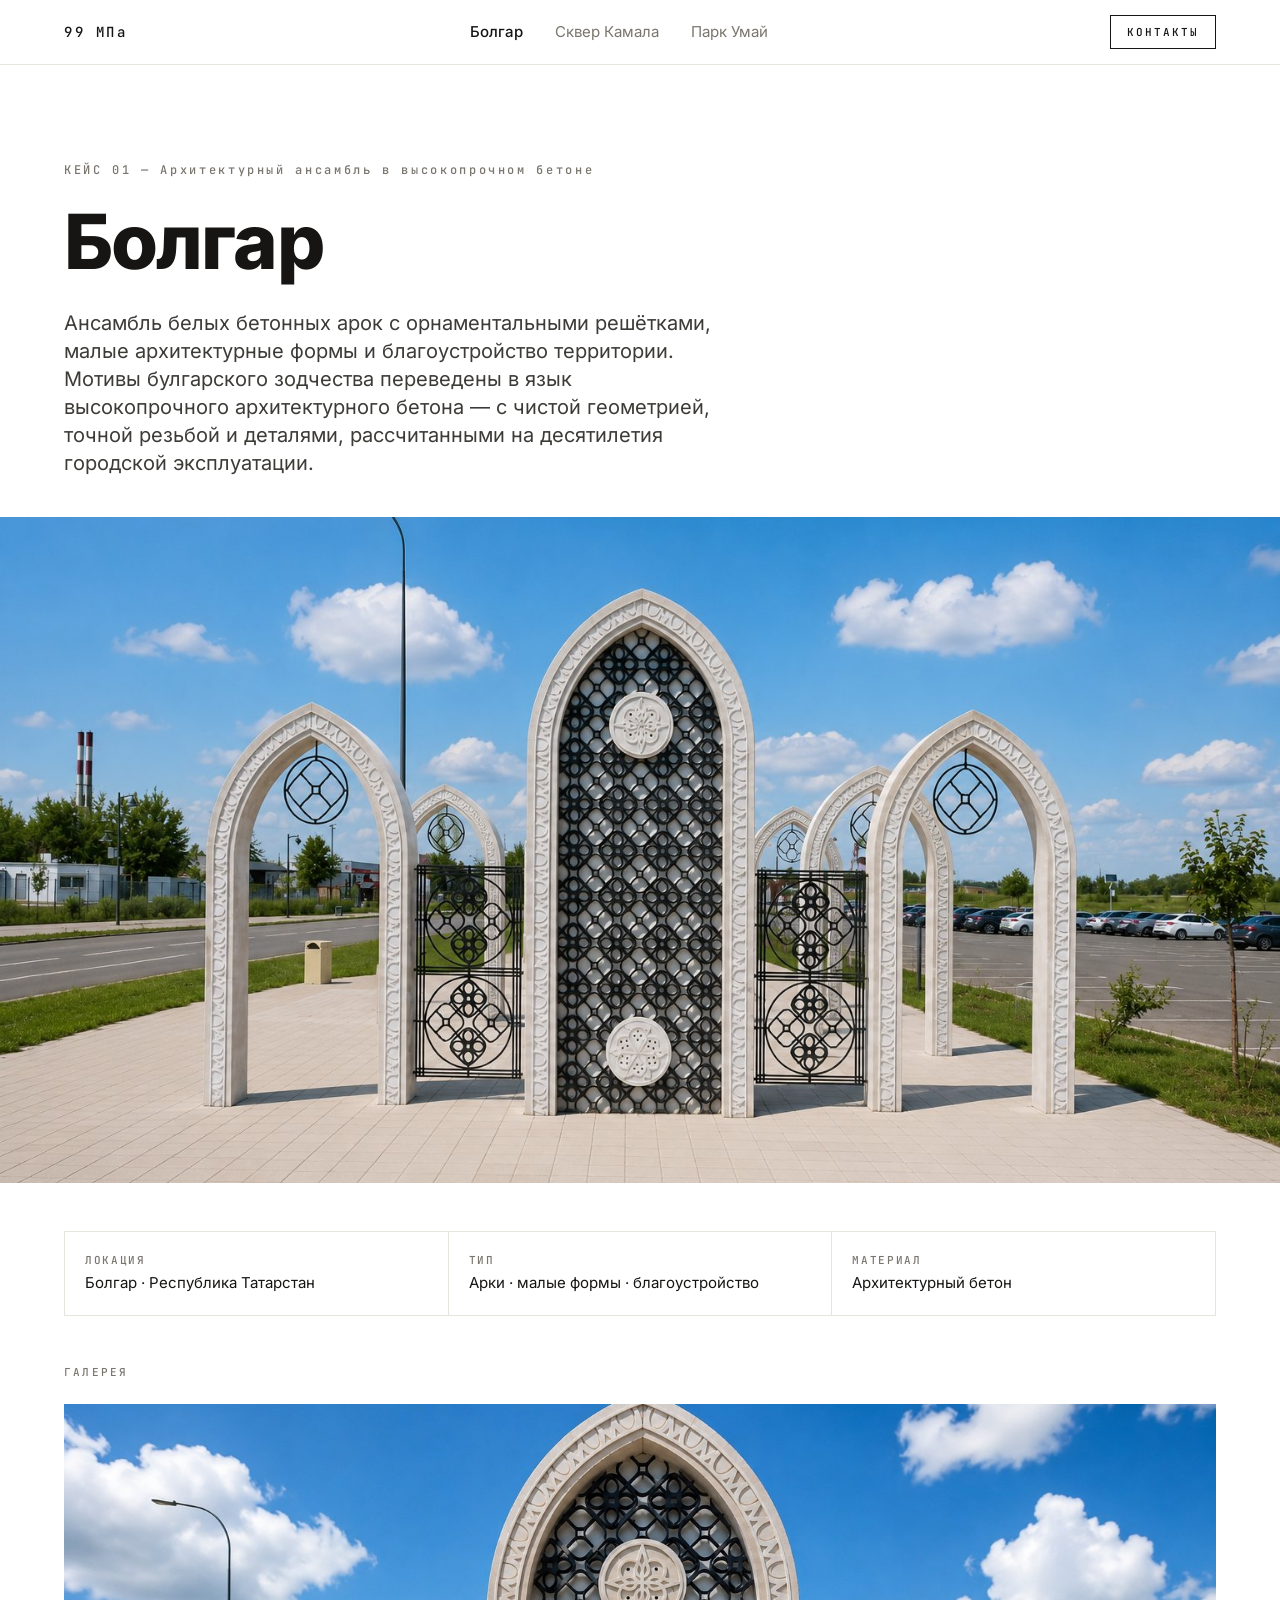
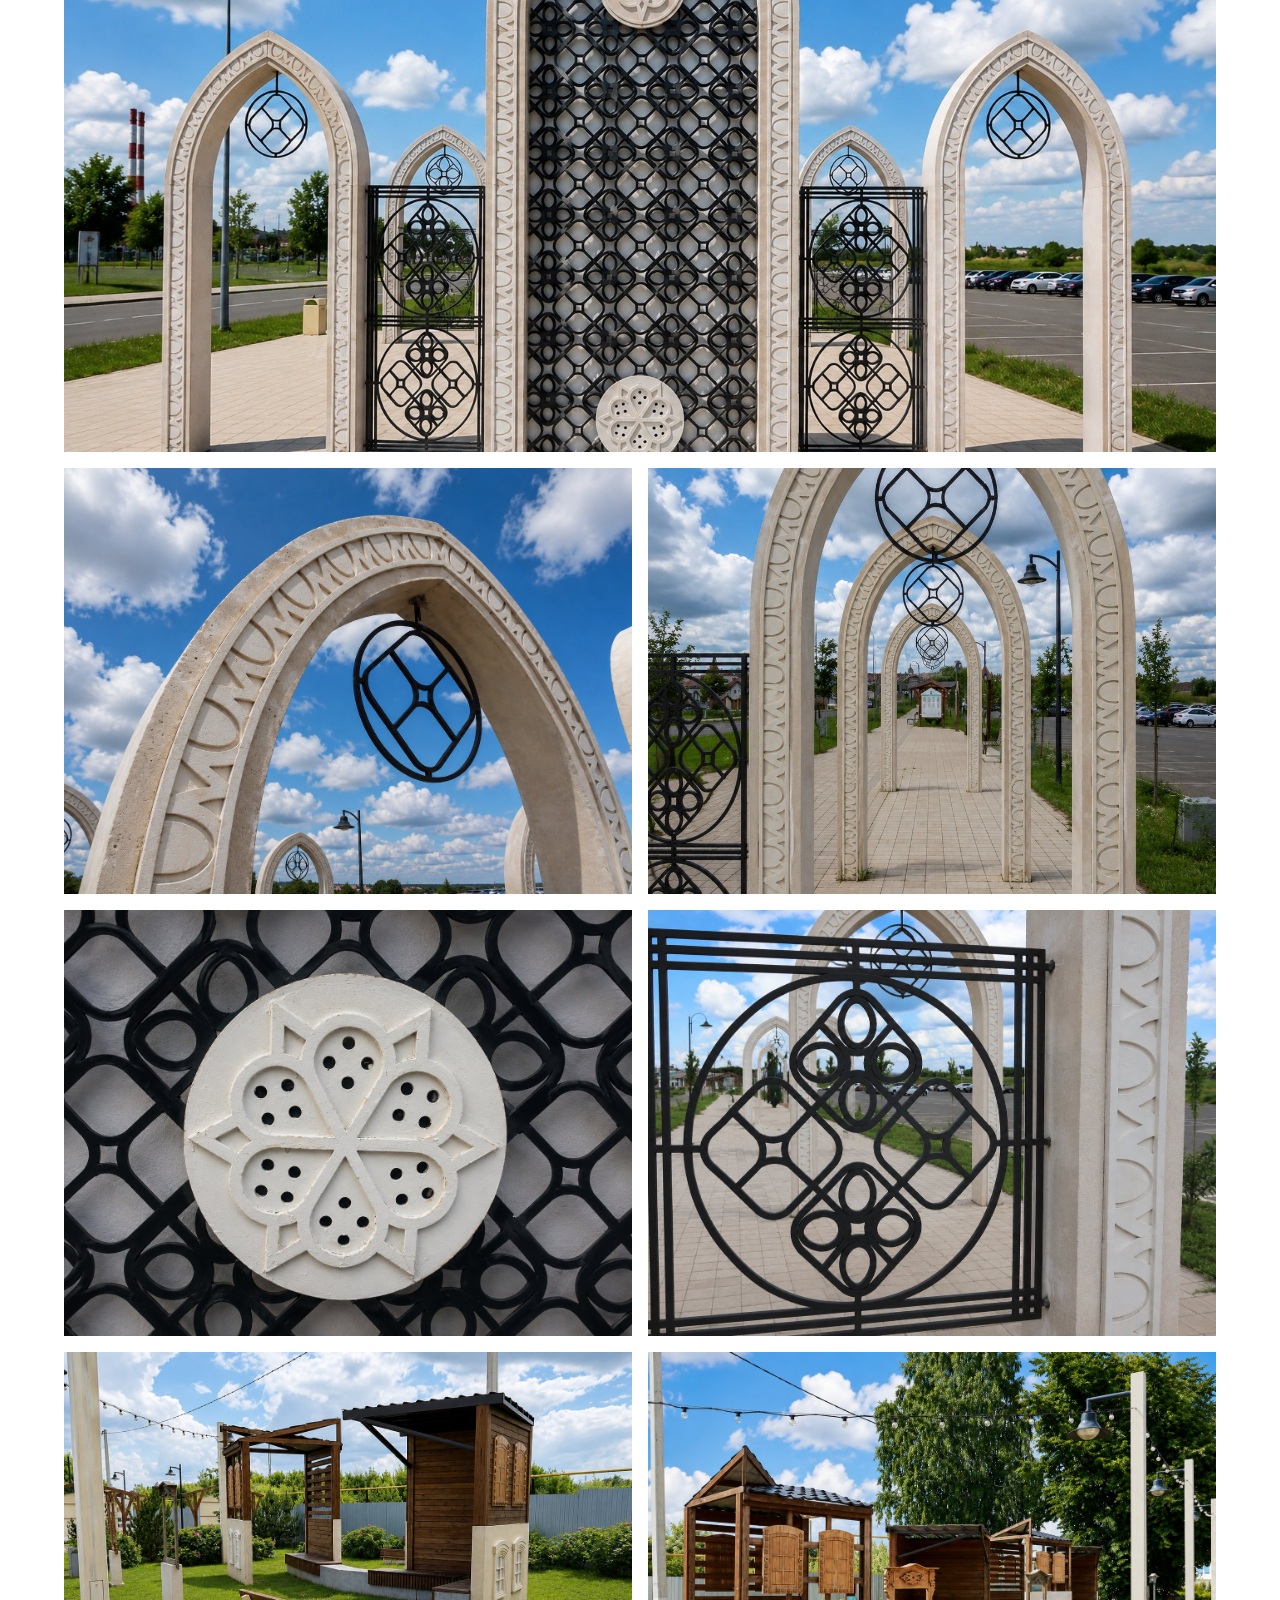
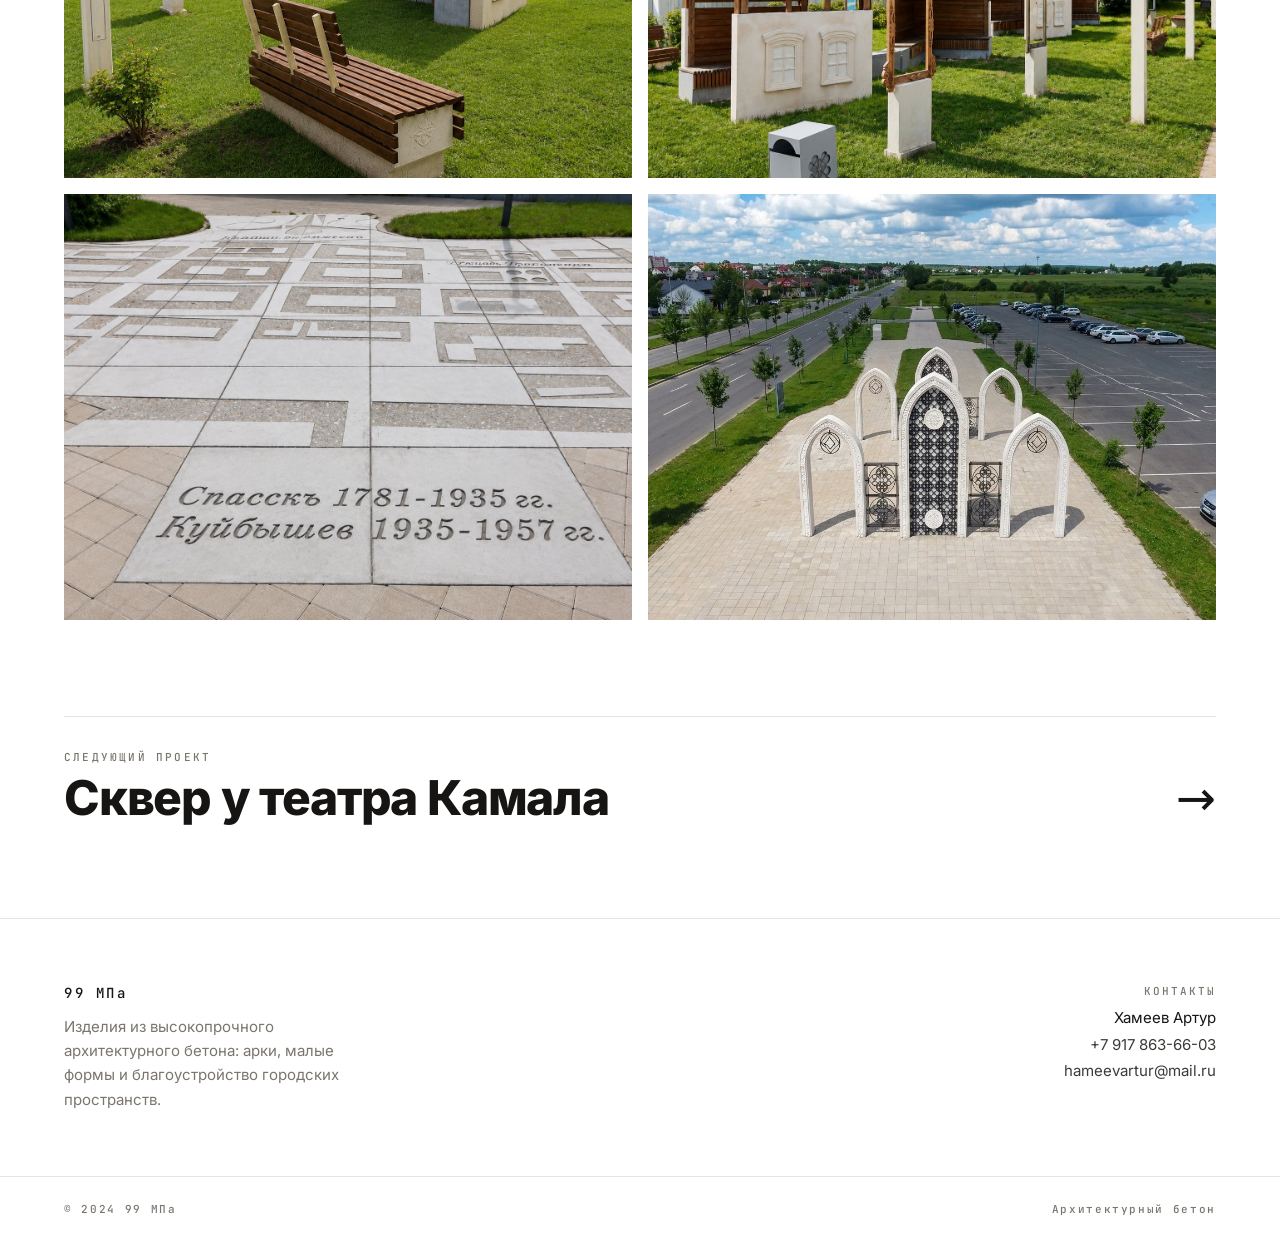
==== commit 858ad251: "Rebuild as clean 4-page case portfolio with real photos - Replace the confusing 9-page dump with ind" ====
--- a/bolgar.html
+++ b/bolgar.html
@@ -1,184 +1,72 @@
-<!DOCTYPE html><html class="scroll-smooth" lang="ru"><head>
+<!DOCTYPE html><html lang="ru"><head>
 <meta charset="utf-8">
-<meta content="width=device-width, initial-scale=1.0" name="viewport">
-<title>99 MPa — Кейс Болгар: Масштаб и детали</title>
-<style>
-        .material-symbols-outlined {
-            font-variation-settings: 'FILL' 0, 'wght' 400, 'GRAD' 0, 'opsz' 24;
-        }
-        body {
-            background-color: #f9f9f9;
-            color: #1a1c1c;
-        }
-        .reveal-border {
-            border-bottom: 1px solid #c4c7c7;
-        }
-    </style>
+<meta name="viewport" content="width=device-width, initial-scale=1">
+<title>99 МПа — Болгар</title>
 <link rel="stylesheet" href="assets/css/fonts.css">
 <link rel="stylesheet" href="assets/css/styles.css">
 </head>
-<body class="font-body-md text-body-md antialiased overflow-x-hidden">
-<!-- TopNavBar -->
-<nav class="bg-background fixed top-0 left-0 right-0 z-50 flex justify-between items-center w-full px-margin-page py-unit h-20 border-b border-outline-variant">
-<div class="font-headline-md text-headline-md tracking-tighter text-on-background">99 MPa</div>
-<div class="hidden md:flex gap-8">
-<a class="text-on-background border-b-2 border-primary pb-1 font-label-mono text-label-mono transition-colors duration-300" href="projects.html">Проекты</a>
-<a class="text-on-surface-variant font-label-mono text-label-mono hover:text-primary transition-colors duration-300" href="capabilities.html">Возможности</a>
-<a class="text-on-surface-variant font-label-mono text-label-mono hover:text-primary transition-colors duration-300" href="approach.html">О компании</a>
-<a class="text-on-surface-variant font-label-mono text-label-mono hover:text-primary transition-colors duration-300" href="mailto:hameevartur@mail.ru">Контакты</a>
+<body class="bg-bg font-sans text-ink antialiased">
+<header class="sticky top-0 z-40 bg-bg/90 backdrop-blur-sm border-b border-line">
+<nav class="max-w-container mx-auto px-6 h-16 flex items-center justify-between">
+<a href="index.html" class="font-mono text-sm tracking-[0.18em] text-ink">99&nbsp;МПа</a>
+<div class="hidden md:flex items-center gap-8 text-[15px]">
+<a class="text-ink font-medium" href="bolgar.html">Болгар</a>
+<a class="text-muted hover:text-ink transition-colors" href="kamal-square.html">Сквер&nbsp;Камала</a>
+<a class="text-muted hover:text-ink transition-colors" href="umai-park.html">Парк&nbsp;Умай</a>
 </div>
-<button class="bg-primary text-on-primary px-8 py-4 font-label-mono text-label-mono hover:opacity-80 transition-opacity uppercase tracking-widest">
-            Запрос
-        </button>
+<a href="mailto:hameevartur@mail.ru" class="font-mono text-[11px] tracking-[0.18em] border border-ink text-ink px-4 py-2 hover:bg-ink hover:text-white transition-colors">КОНТАКТЫ</a>
 </nav>
+</header>
 <main>
-<!-- Hero Section: Fullscreen Image Complex -->
-<section class="relative w-full h-screen overflow-hidden transition-all duration-700 opacity-100 translate-y-0">
-<div class="absolute inset-0 bg-cover bg-center transition-transform duration-1000 hover:scale-105" style="background-image: url('assets/img/0326bc7c4399.jpg')">
-<!-- Fallback/Overlay for text legibility -->
-<div class="absolute inset-0 bg-gradient-to-t from-black/60 via-transparent to-transparent"></div>
+<section class="max-w-container mx-auto px-6 pt-16 md:pt-24 pb-10">
+<p class="font-mono text-[12px] tracking-[0.22em] text-muted mb-6">КЕЙС&nbsp;01 — Архитектурный ансамбль в высокопрочном бетоне</p>
+<h1 class="text-[44px] md:text-[76px] font-extrabold tracking-tight leading-[1.02]">Болгар</h1>
+<p class="mt-7 max-w-2xl text-lg md:text-xl text-ink-soft leading-relaxed">Ансамбль белых бетонных арок с орнаментальными решётками, малые архитектурные формы и благоустройство территории. Мотивы булгарского зодчества переведены в язык высокопрочного архитектурного бетона — с чистой геометрией, точной резьбой и деталями, рассчитанными на десятилетия городской эксплуатации.</p>
+</section>
+<figure class="w-full bg-paper"><img class="w-full h-[52vh] md:h-[74vh] object-cover" src="assets/img/bolgar/bolgar-hero.jpg" alt="Болгар"></figure>
+<section class="max-w-container mx-auto px-6 py-12">
+<div class="grid grid-cols-2 md:grid-cols-3 gap-px bg-line border border-line">
+<div class="bg-bg p-5"><div class="font-mono text-[11px] tracking-[0.15em] text-muted mb-1">ЛОКАЦИЯ</div><div class="text-ink text-[15px]">Болгар · Республика Татарстан</div></div>
+<div class="bg-bg p-5"><div class="font-mono text-[11px] tracking-[0.15em] text-muted mb-1">ТИП</div><div class="text-ink text-[15px]">Арки · малые формы · благоустройство</div></div>
+<div class="bg-bg p-5"><div class="font-mono text-[11px] tracking-[0.15em] text-muted mb-1">МАТЕРИАЛ</div><div class="text-ink text-[15px]">Архитектурный бетон</div></div>
 </div>
-<div class="relative z-10 h-full flex flex-col justify-end px-margin-page pb-safe-area text-white">
-<span class="font-label-mono text-label-mono uppercase tracking-[0.2em] mb-4 text-surface-variant">Кейс</span>
-<h1 class="font-display-xl text-display-xl max-w-4xl md:text-[120px]">Кейс Болгар: Масштаб и детали</h1>
-<div class="mt-gutter flex items-center gap-4">
-<span class="material-symbols-outlined text-[32px]">expand_more</span>
-<span class="font-label-mono text-label-mono">Изучить проект</span>
+</section>
+<section class="max-w-container mx-auto px-6 pb-8">
+<p class="font-mono text-[11px] tracking-[0.2em] text-muted mb-6">ГАЛЕРЕЯ</p>
+<div class="grid grid-cols-1 md:grid-cols-2 gap-4">
+<figure class="md:col-span-2 overflow-hidden bg-paper"><img loading="lazy" class="w-full h-full object-cover aspect-[16/9]" src="assets/img/bolgar/bolgar-01.jpg" alt="Болгар"></figure>
+<figure class=" overflow-hidden bg-paper"><img loading="lazy" class="w-full h-full object-cover aspect-[4/3]" src="assets/img/bolgar/bolgar-02.jpg" alt="Болгар"></figure>
+<figure class=" overflow-hidden bg-paper"><img loading="lazy" class="w-full h-full object-cover aspect-[4/3]" src="assets/img/bolgar/bolgar-03.jpg" alt="Болгар"></figure>
+<figure class=" overflow-hidden bg-paper"><img loading="lazy" class="w-full h-full object-cover aspect-[4/3]" src="assets/img/bolgar/bolgar-04.jpg" alt="Болгар"></figure>
+<figure class=" overflow-hidden bg-paper"><img loading="lazy" class="w-full h-full object-cover aspect-[4/3]" src="assets/img/bolgar/bolgar-05.jpg" alt="Болгар"></figure>
+<figure class=" overflow-hidden bg-paper"><img loading="lazy" class="w-full h-full object-cover aspect-[4/3]" src="assets/img/bolgar/bolgar-06.jpg" alt="Болгар"></figure>
+<figure class=" overflow-hidden bg-paper"><img loading="lazy" class="w-full h-full object-cover aspect-[4/3]" src="assets/img/bolgar/bolgar-07.jpg" alt="Болгар"></figure>
+<figure class=" overflow-hidden bg-paper"><img loading="lazy" class="w-full h-full object-cover aspect-[4/3]" src="assets/img/bolgar/bolgar-08.jpg" alt="Болгар"></figure>
+<figure class=" overflow-hidden bg-paper"><img loading="lazy" class="w-full h-full object-cover aspect-[4/3]" src="assets/img/bolgar/bolgar-09.jpg" alt="Болгар"></figure>
+</div>
+</section>
+<section class="max-w-container mx-auto px-6 mt-16">
+<a href="kamal-square.html" class="group block border-t border-line pt-8">
+<div class="font-mono text-[11px] tracking-[0.2em] text-muted mb-2">СЛЕДУЮЩИЙ ПРОЕКТ</div>
+<div class="flex items-center justify-between">
+<span class="text-3xl md:text-5xl font-extrabold tracking-tight group-hover:opacity-60 transition-opacity">Сквер у театра Камала</span>
+<span class="text-3xl md:text-5xl">→</span>
+</div></a>
+</section>
+</main>
+<footer class="border-t border-line mt-24">
+<div class="max-w-container mx-auto px-6 py-16 grid gap-10 md:grid-cols-2">
+<div>
+<div class="font-mono text-sm tracking-[0.18em] text-ink mb-3">99&nbsp;МПа</div>
+<p class="text-muted max-w-xs text-[15px] leading-relaxed">Изделия из высокопрочного архитектурного бетона: арки, малые формы и благоустройство городских пространств.</p>
+</div>
+<div class="md:text-right space-y-1 text-[15px]">
+<div class="font-mono text-[11px] tracking-[0.18em] text-muted mb-2">КОНТАКТЫ</div>
+<div class="text-ink">Хамеев Артур</div>
+<div><a class="text-ink-soft hover:text-ink transition-colors" href="tel:+79178636603">+7 917 863-66-03</a></div>
+<div><a class="text-ink-soft hover:text-ink transition-colors" href="mailto:hameevartur@mail.ru">hameevartur@mail.ru</a></div>
 </div>
 </div>
-</section>
-<!-- Statement Section -->
-<section class="px-margin-page py-safe-area max-w-7xl mx-auto transition-all duration-700 opacity-100 translate-y-0 pt-24">
-<div class="grid grid-cols-1 md:grid-cols-12 gap-gutter items-start">
-<div class="md:col-span-8">
-<h2 class="font-headline-lg text-headline-lg mb-gutter leading-tight">
-                        Материал имеет значение. <br>Исполнение определяет результат.
-                    </h2>
-<p class="font-body-lg text-body-lg text-on-surface-variant max-w-2xl">
-                        Архитектурный комплекс в Болгаре — это манифест структурной целостности. Каждый элемент спроектирован с учетом экстремальных допусков, где бетон превращается в кружево, сохраняя при этом монументальную прочность, присущую civil engineering высшего разряда.
-                    </p>
-</div>
-<div class="md:col-span-4 border-outline-variant pl-gutter pt-2">
-<div class="mb-gutter">
-<p class="font-label-mono text-label-mono text-outline mb-1 uppercase">Технические характеристики</p>
-<p class="font-body-md text-body-md text-body-lg">Ультравысокопрочный фибробетон (UHPC)</p>
-</div>
-<div class="mb-gutter">
-<p class="font-label-mono text-label-mono text-outline mb-1 uppercase">Структурная нагрузка</p>
-<p class="font-body-md text-body-md text-body-lg">Усиленное армирование 99 MPa</p>
-</div>
-<div>
-<p class="font-label-mono text-label-mono text-outline mb-1 uppercase">Сложность</p>
-<p class="font-body-md text-body-md text-body-lg">Архитектурная деталь класса 4</p>
-</div>
-</div>
-</div>
-</section>
-<!-- Bento Grid: Details & Textures -->
-<section class="px-margin-page pb-safe-area max-w-[1440px] mx-auto transition-all duration-700 opacity-100 translate-y-0">
-<div class="grid grid-cols-1 md:grid-cols-12 h-auto md:h-[900px] gap-12">
-<!-- Ornament Detail -->
-<div class="md:col-span-6 group relative overflow-hidden bg-surface-container border-outline-variant">
-<div class="absolute top-6 left-6 z-10 bg-white/90 backdrop-blur px-3 py-1 font-label-mono uppercase tracking-widest border border-primary text-label-mono" style="opacity: 0;">Деталь орнамента</div>
-<img class="w-full h-full object-cover transition-transform duration-700 group-hover:scale-105" data-alt="A close-up photograph of a meticulously carved stone or concrete architectural ornament. The lighting is sharp, revealing high-contrast shadows and the technical precision of the geometric relief pattern. The style is reminiscent of high-end architectural monographs with a neutral grey color palette and clean lines." src="assets/img/5a6c23aa8d32.png">
-</div>
-<!-- Vertical Lattice Detail -->
-<div class="md:col-span-3 group relative overflow-hidden bg-surface-container border-outline-variant">
-<div class="absolute top-6 left-6 z-10 bg-white/90 backdrop-blur px-3 py-1 font-label-mono uppercase tracking-widest border border-primary text-label-mono" style="opacity: 0;">Деталь орнамента</div>
-<img class="w-full h-full object-cover transition-transform duration-700 group-hover:scale-105" data-alt="A vertical composition focused on a complex architectural lattice or mesh. The metal or concrete grid creates an intricate play of light and shadow. The background is a crisp white, emphasizing the structural minimalist aesthetic. Every line is perfectly straight, evoking professional engineering standards." src="assets/img/c1ba3d8c5774.png">
-</div>
-<!-- Complexity Text Card -->
-<div class="md:col-span-3 flex flex-col justify-between p-gutter bg-primary-container text-white border-outline">
-<div>
-<span class="material-symbols-outlined text-[40px] mb-6">architecture</span>
-<h3 class="font-headline-md text-headline-md mb-4 uppercase tracking-tighter">Технологическая сложность</h3>
-<p class="font-body-md text-on-primary-container">
-                            Реализация ажурных решеток и тонкостенных орнаментов потребовала разработки уникальных опалубочных систем. Состав смеси 99 MPa обеспечивает текучесть, необходимую для заполнения форм любой сложности, без потери структурной прочности.
-                        </p>
-</div>
-<div class="pt-12">
-<p class="font-label-mono text-[10px] text-on-primary-container border-t border-outline/30 pt-4">
-                            ФАЗА: АРХИТЕКТУРНЫЙ МОНОЛИТ
-                        </p>
-</div>
-</div>
-<!-- Texture Focus -->
-<div class="md:col-span-12 group relative overflow-hidden bg-surface-container border-outline-variant h-[400px]">
-<div class="absolute top-6 left-6 z-10 bg-white/90 backdrop-blur px-3 py-1 font-label-mono uppercase tracking-widest border border-primary text-label-mono" style="opacity: 0;">Деталь орнамента</div>
-<img class="w-full h-full object-cover transition-transform duration-700 group-hover:scale-105" data-alt="A macro shot showcasing the tactile texture of architectural concrete from the Bolgar project. The surface is smooth yet retains organic tonal shifts of light stone. The lighting is diffused, highlighting the absolute durability and calm presence of the material. The aesthetic is brutalist honesty and structural permanence." src="assets/img/0326bc7c4399.jpg">
-</div>
-</div>
-</section>
-<!-- Quote / Tech Breakdown -->
-<section class="bg-surface-container py-safe-area px-margin-page border-y border-outline-variant transition-all duration-700 opacity-100 translate-y-0">
-<div class="max-w-4xl mx-auto text-center">
-<p class="font-label-mono text-label-mono text-secondary mb-gutter uppercase tracking-[0.3em]">Целостность в каждом кубическом миллиметре</p>
-<blockquote class="font-headline-lg text-headline-lg mb-gutter">
-                    "Наша задача — стереть грань между техническим расчетом и визуальным искусством. Болгар стал полигоном для испытания пределов современного бетона."
-                </blockquote>
-<div class="flex justify-center gap-12">
-<div class="text-left">
-<p class="font-display-xl text-headline-lg text-primary">0.15mm</p>
-<p class="font-label-mono text-label-mono text-secondary">ДОПУСК</p>
-</div>
-<div class="text-left">
-<p class="font-display-xl text-headline-lg text-primary">99 MPa</p>
-<p class="font-label-mono text-label-mono text-secondary">ПРОЧНОСТЬ</p>
-</div>
-<div class="text-left">
-<p class="font-display-xl text-headline-lg text-primary">50 лет</p>
-<p class="font-label-mono text-label-mono text-secondary">ГАРАНТИЯ</p>
-</div>
-</div>
-</div>
-</section>
-</main>
-<!-- Footer -->
-<footer class="bg-background border-t border-outline-variant mt-auto">
-<div class="px-margin-page py-safe-area flex flex-col md:flex-row justify-between items-start md:items-center gap-gutter max-w-full">
-<div class="flex flex-col gap-4">
-<div class="font-headline-md text-headline-md text-on-background">99 MPa</div>
-<p class="font-body-md text-on-surface-variant max-w-xs">Архитектурная точность, гражданское величие и структурная честность.</p>
-</div>
-<div class="flex flex-wrap gap-x-12 gap-y-4">
-<a class="font-label-mono text-label-mono text-outline hover:text-on-background transition-colors duration-300" href="#">Политика конфиденциальности</a>
-<a class="font-label-mono text-label-mono text-outline hover:text-on-background transition-colors duration-300 underline decoration-1" href="#">Технические характеристики</a>
-<a class="font-label-mono text-label-mono text-outline hover:text-on-background transition-colors duration-300" href="#">Выходные данные</a>
-</div>
-<div class="font-label-mono text-label-mono text-outline mt-gutter md:mt-0">
-                © 2024 99 MPa. Все права защищены. Создано со структурной честностью.
-            </div>
-</div>
+<div class="border-t border-line"><div class="max-w-container mx-auto px-6 py-6 font-mono text-[11px] tracking-[0.15em] text-muted flex flex-col sm:flex-row gap-2 sm:justify-between"><span>© 2024 99 МПа</span><span>Архитектурный бетон</span></div></div>
 </footer>
-<script>
-        // Intersection Observer for scroll reveal animations
-        const observerOptions = {
-            threshold: 0.1
-        };
-
-        const observer = new IntersectionObserver((entries) => {
-            entries.forEach(entry => {
-                if (entry.isIntersecting) {
-                    entry.target.classList.add('opacity-100', 'translate-y-0');
-                    entry.target.classList.remove('opacity-0', 'translate-y-10');
-                }
-            });
-        }, observerOptions);
-
-        document.querySelectorAll('section').forEach(section => {
-            section.classList.add('transition-all', 'duration-700', 'opacity-0', 'translate-y-10');
-            observer.observe(section);
-        });
-
-        // Simple Parallax on Hero Image
-        window.addEventListener('scroll', () => {
-            const scrolled = window.pageYOffset;
-            const heroImage = document.querySelector('section div[style*="background-image"]');
-            if (heroImage) {
-                heroImage.style.transform = `translateY(${scrolled * 0.3}px) scale(1.05)`;
-            }
-        });
-    </script>
-
-
-</body></html>+</body></html>
--- a/assets/css/fonts.css
+++ b/assets/css/fonts.css
@@ -1,187 +1,369 @@
 /* cyrillic-ext */
 @font-face {
-  font-family: 'Hanken Grotesk';
-  font-style: normal;
-  font-weight: 400;
-  font-display: swap;
-  src: url(../fonts/text-765ecdcdf6.woff2) format('woff2');
-  unicode-range: U+0460-052F, U+1C80-1C8A, U+20B4, U+2DE0-2DFF, U+A640-A69F, U+FE2E-FE2F;
-}
-/* vietnamese */
-@font-face {
-  font-family: 'Hanken Grotesk';
-  font-style: normal;
-  font-weight: 400;
-  font-display: swap;
-  src: url(../fonts/text-d4ca947ee6.woff2) format('woff2');
-  unicode-range: U+0102-0103, U+0110-0111, U+0128-0129, U+0168-0169, U+01A0-01A1, U+01AF-01B0, U+0300-0301, U+0303-0304, U+0308-0309, U+0323, U+0329, U+1EA0-1EF9, U+20AB;
-}
-/* latin-ext */
-@font-face {
-  font-family: 'Hanken Grotesk';
-  font-style: normal;
-  font-weight: 400;
-  font-display: swap;
-  src: url(../fonts/text-325f4213af.woff2) format('woff2');
-  unicode-range: U+0100-02BA, U+02BD-02C5, U+02C7-02CC, U+02CE-02D7, U+02DD-02FF, U+0304, U+0308, U+0329, U+1D00-1DBF, U+1E00-1E9F, U+1EF2-1EFF, U+2020, U+20A0-20AB, U+20AD-20C0, U+2113, U+2C60-2C7F, U+A720-A7FF;
-}
-/* latin */
-@font-face {
-  font-family: 'Hanken Grotesk';
-  font-style: normal;
-  font-weight: 400;
-  font-display: swap;
-  src: url(../fonts/text-e9265aa2bb.woff2) format('woff2');
-  unicode-range: U+0000-00FF, U+0131, U+0152-0153, U+02BB-02BC, U+02C6, U+02DA, U+02DC, U+0304, U+0308, U+0329, U+2000-206F, U+20AC, U+2122, U+2191, U+2193, U+2212, U+2215, U+FEFF, U+FFFD;
-}
-/* cyrillic-ext */
-@font-face {
-  font-family: 'Hanken Grotesk';
-  font-style: normal;
-  font-weight: 700;
-  font-display: swap;
-  src: url(../fonts/text-765ecdcdf6.woff2) format('woff2');
-  unicode-range: U+0460-052F, U+1C80-1C8A, U+20B4, U+2DE0-2DFF, U+A640-A69F, U+FE2E-FE2F;
-}
-/* vietnamese */
-@font-face {
-  font-family: 'Hanken Grotesk';
-  font-style: normal;
-  font-weight: 700;
-  font-display: swap;
-  src: url(../fonts/text-d4ca947ee6.woff2) format('woff2');
-  unicode-range: U+0102-0103, U+0110-0111, U+0128-0129, U+0168-0169, U+01A0-01A1, U+01AF-01B0, U+0300-0301, U+0303-0304, U+0308-0309, U+0323, U+0329, U+1EA0-1EF9, U+20AB;
-}
-/* latin-ext */
-@font-face {
-  font-family: 'Hanken Grotesk';
-  font-style: normal;
-  font-weight: 700;
-  font-display: swap;
-  src: url(../fonts/text-325f4213af.woff2) format('woff2');
-  unicode-range: U+0100-02BA, U+02BD-02C5, U+02C7-02CC, U+02CE-02D7, U+02DD-02FF, U+0304, U+0308, U+0329, U+1D00-1DBF, U+1E00-1E9F, U+1EF2-1EFF, U+2020, U+20A0-20AB, U+20AD-20C0, U+2113, U+2C60-2C7F, U+A720-A7FF;
-}
-/* latin */
-@font-face {
-  font-family: 'Hanken Grotesk';
-  font-style: normal;
-  font-weight: 700;
-  font-display: swap;
-  src: url(../fonts/text-e9265aa2bb.woff2) format('woff2');
-  unicode-range: U+0000-00FF, U+0131, U+0152-0153, U+02BB-02BC, U+02C6, U+02DA, U+02DC, U+0304, U+0308, U+0329, U+2000-206F, U+20AC, U+2122, U+2191, U+2193, U+2212, U+2215, U+FEFF, U+FFFD;
-}
-/* cyrillic-ext */
-@font-face {
-  font-family: 'Hanken Grotesk';
-  font-style: normal;
-  font-weight: 800;
-  font-display: swap;
-  src: url(../fonts/text-765ecdcdf6.woff2) format('woff2');
-  unicode-range: U+0460-052F, U+1C80-1C8A, U+20B4, U+2DE0-2DFF, U+A640-A69F, U+FE2E-FE2F;
-}
-/* vietnamese */
-@font-face {
-  font-family: 'Hanken Grotesk';
-  font-style: normal;
-  font-weight: 800;
-  font-display: swap;
-  src: url(../fonts/text-d4ca947ee6.woff2) format('woff2');
-  unicode-range: U+0102-0103, U+0110-0111, U+0128-0129, U+0168-0169, U+01A0-01A1, U+01AF-01B0, U+0300-0301, U+0303-0304, U+0308-0309, U+0323, U+0329, U+1EA0-1EF9, U+20AB;
-}
-/* latin-ext */
-@font-face {
-  font-family: 'Hanken Grotesk';
-  font-style: normal;
-  font-weight: 800;
-  font-display: swap;
-  src: url(../fonts/text-325f4213af.woff2) format('woff2');
-  unicode-range: U+0100-02BA, U+02BD-02C5, U+02C7-02CC, U+02CE-02D7, U+02DD-02FF, U+0304, U+0308, U+0329, U+1D00-1DBF, U+1E00-1E9F, U+1EF2-1EFF, U+2020, U+20A0-20AB, U+20AD-20C0, U+2113, U+2C60-2C7F, U+A720-A7FF;
-}
-/* latin */
-@font-face {
-  font-family: 'Hanken Grotesk';
-  font-style: normal;
-  font-weight: 800;
-  font-display: swap;
-  src: url(../fonts/text-e9265aa2bb.woff2) format('woff2');
-  unicode-range: U+0000-00FF, U+0131, U+0152-0153, U+02BB-02BC, U+02C6, U+02DA, U+02DC, U+0304, U+0308, U+0329, U+2000-206F, U+20AC, U+2122, U+2191, U+2193, U+2212, U+2215, U+FEFF, U+FFFD;
-}
-/* cyrillic-ext */
-@font-face {
-  font-family: 'JetBrains Mono';
-  font-style: normal;
-  font-weight: 500;
-  font-display: swap;
-  src: url(../fonts/text-78beab2465.woff2) format('woff2');
-  unicode-range: U+0460-052F, U+1C80-1C8A, U+20B4, U+2DE0-2DFF, U+A640-A69F, U+FE2E-FE2F;
-}
-/* cyrillic */
-@font-face {
-  font-family: 'JetBrains Mono';
-  font-style: normal;
-  font-weight: 500;
-  font-display: swap;
-  src: url(../fonts/text-e3f11026d4.woff2) format('woff2');
-  unicode-range: U+0301, U+0400-045F, U+0490-0491, U+04B0-04B1, U+2116;
-}
-/* greek */
-@font-face {
-  font-family: 'JetBrains Mono';
-  font-style: normal;
-  font-weight: 500;
-  font-display: swap;
-  src: url(../fonts/text-35d0cef5ed.woff2) format('woff2');
-  unicode-range: U+0370-0377, U+037A-037F, U+0384-038A, U+038C, U+038E-03A1, U+03A3-03FF;
-}
-/* vietnamese */
-@font-face {
-  font-family: 'JetBrains Mono';
-  font-style: normal;
-  font-weight: 500;
-  font-display: swap;
-  src: url(../fonts/text-298a5a911e.woff2) format('woff2');
-  unicode-range: U+0102-0103, U+0110-0111, U+0128-0129, U+0168-0169, U+01A0-01A1, U+01AF-01B0, U+0300-0301, U+0303-0304, U+0308-0309, U+0323, U+0329, U+1EA0-1EF9, U+20AB;
-}
-/* latin-ext */
-@font-face {
-  font-family: 'JetBrains Mono';
-  font-style: normal;
-  font-weight: 500;
-  font-display: swap;
-  src: url(../fonts/text-dba686dd63.woff2) format('woff2');
-  unicode-range: U+0100-02BA, U+02BD-02C5, U+02C7-02CC, U+02CE-02D7, U+02DD-02FF, U+0304, U+0308, U+0329, U+1D00-1DBF, U+1E00-1E9F, U+1EF2-1EFF, U+2020, U+20A0-20AB, U+20AD-20C0, U+2113, U+2C60-2C7F, U+A720-A7FF;
-}
-/* latin */
-@font-face {
-  font-family: 'JetBrains Mono';
-  font-style: normal;
-  font-weight: 500;
-  font-display: swap;
-  src: url(../fonts/text-1e0343870f.woff2) format('woff2');
-  unicode-range: U+0000-00FF, U+0131, U+0152-0153, U+02BB-02BC, U+02C6, U+02DA, U+02DC, U+0304, U+0308, U+0329, U+2000-206F, U+20AC, U+2122, U+2191, U+2193, U+2212, U+2215, U+FEFF, U+FFFD;
-}
-
-/* fallback */
-@font-face {
-  font-family: 'Material Symbols Outlined';
-  font-style: normal;
-  font-weight: 100 700;
-  font-display: swap;
-  src: url(../fonts/sym-77bf56d2e7.woff2) format('woff2');
-}
-
-.material-symbols-outlined {
-  font-family: 'Material Symbols Outlined';
-  font-weight: normal;
-  font-style: normal;
-  font-size: 24px;
-  line-height: 1;
-  letter-spacing: normal;
-  text-transform: none;
-  display: inline-block;
-  white-space: nowrap;
-  word-wrap: normal;
-  direction: ltr;
-  -webkit-font-feature-settings: 'liga';
-  -webkit-font-smoothing: antialiased;
-}
+  font-family: 'Inter';
+  font-style: normal;
+  font-weight: 400;
+  font-display: swap;
+  src: url(../fonts/f-a375c31d43.woff2) format('woff2');
+  unicode-range: U+0460-052F, U+1C80-1C8A, U+20B4, U+2DE0-2DFF, U+A640-A69F, U+FE2E-FE2F;
+}
+/* cyrillic */
+@font-face {
+  font-family: 'Inter';
+  font-style: normal;
+  font-weight: 400;
+  font-display: swap;
+  src: url(../fonts/f-13755630d7.woff2) format('woff2');
+  unicode-range: U+0301, U+0400-045F, U+0490-0491, U+04B0-04B1, U+2116;
+}
+/* greek-ext */
+@font-face {
+  font-family: 'Inter';
+  font-style: normal;
+  font-weight: 400;
+  font-display: swap;
+  src: url(../fonts/f-da72a9f738.woff2) format('woff2');
+  unicode-range: U+1F00-1FFF;
+}
+/* greek */
+@font-face {
+  font-family: 'Inter';
+  font-style: normal;
+  font-weight: 400;
+  font-display: swap;
+  src: url(../fonts/f-3b78c6fa64.woff2) format('woff2');
+  unicode-range: U+0370-0377, U+037A-037F, U+0384-038A, U+038C, U+038E-03A1, U+03A3-03FF;
+}
+/* vietnamese */
+@font-face {
+  font-family: 'Inter';
+  font-style: normal;
+  font-weight: 400;
+  font-display: swap;
+  src: url(../fonts/f-f059b71e05.woff2) format('woff2');
+  unicode-range: U+0102-0103, U+0110-0111, U+0128-0129, U+0168-0169, U+01A0-01A1, U+01AF-01B0, U+0300-0301, U+0303-0304, U+0308-0309, U+0323, U+0329, U+1EA0-1EF9, U+20AB;
+}
+/* latin-ext */
+@font-face {
+  font-family: 'Inter';
+  font-style: normal;
+  font-weight: 400;
+  font-display: swap;
+  src: url(../fonts/f-b6db4a06c1.woff2) format('woff2');
+  unicode-range: U+0100-02BA, U+02BD-02C5, U+02C7-02CC, U+02CE-02D7, U+02DD-02FF, U+0304, U+0308, U+0329, U+1D00-1DBF, U+1E00-1E9F, U+1EF2-1EFF, U+2020, U+20A0-20AB, U+20AD-20C0, U+2113, U+2C60-2C7F, U+A720-A7FF;
+}
+/* latin */
+@font-face {
+  font-family: 'Inter';
+  font-style: normal;
+  font-weight: 400;
+  font-display: swap;
+  src: url(../fonts/f-6ab57b19c6.woff2) format('woff2');
+  unicode-range: U+0000-00FF, U+0131, U+0152-0153, U+02BB-02BC, U+02C6, U+02DA, U+02DC, U+0304, U+0308, U+0329, U+2000-206F, U+20AC, U+2122, U+2191, U+2193, U+2212, U+2215, U+FEFF, U+FFFD;
+}
+/* cyrillic-ext */
+@font-face {
+  font-family: 'Inter';
+  font-style: normal;
+  font-weight: 500;
+  font-display: swap;
+  src: url(../fonts/f-a375c31d43.woff2) format('woff2');
+  unicode-range: U+0460-052F, U+1C80-1C8A, U+20B4, U+2DE0-2DFF, U+A640-A69F, U+FE2E-FE2F;
+}
+/* cyrillic */
+@font-face {
+  font-family: 'Inter';
+  font-style: normal;
+  font-weight: 500;
+  font-display: swap;
+  src: url(../fonts/f-13755630d7.woff2) format('woff2');
+  unicode-range: U+0301, U+0400-045F, U+0490-0491, U+04B0-04B1, U+2116;
+}
+/* greek-ext */
+@font-face {
+  font-family: 'Inter';
+  font-style: normal;
+  font-weight: 500;
+  font-display: swap;
+  src: url(../fonts/f-da72a9f738.woff2) format('woff2');
+  unicode-range: U+1F00-1FFF;
+}
+/* greek */
+@font-face {
+  font-family: 'Inter';
+  font-style: normal;
+  font-weight: 500;
+  font-display: swap;
+  src: url(../fonts/f-3b78c6fa64.woff2) format('woff2');
+  unicode-range: U+0370-0377, U+037A-037F, U+0384-038A, U+038C, U+038E-03A1, U+03A3-03FF;
+}
+/* vietnamese */
+@font-face {
+  font-family: 'Inter';
+  font-style: normal;
+  font-weight: 500;
+  font-display: swap;
+  src: url(../fonts/f-f059b71e05.woff2) format('woff2');
+  unicode-range: U+0102-0103, U+0110-0111, U+0128-0129, U+0168-0169, U+01A0-01A1, U+01AF-01B0, U+0300-0301, U+0303-0304, U+0308-0309, U+0323, U+0329, U+1EA0-1EF9, U+20AB;
+}
+/* latin-ext */
+@font-face {
+  font-family: 'Inter';
+  font-style: normal;
+  font-weight: 500;
+  font-display: swap;
+  src: url(../fonts/f-b6db4a06c1.woff2) format('woff2');
+  unicode-range: U+0100-02BA, U+02BD-02C5, U+02C7-02CC, U+02CE-02D7, U+02DD-02FF, U+0304, U+0308, U+0329, U+1D00-1DBF, U+1E00-1E9F, U+1EF2-1EFF, U+2020, U+20A0-20AB, U+20AD-20C0, U+2113, U+2C60-2C7F, U+A720-A7FF;
+}
+/* latin */
+@font-face {
+  font-family: 'Inter';
+  font-style: normal;
+  font-weight: 500;
+  font-display: swap;
+  src: url(../fonts/f-6ab57b19c6.woff2) format('woff2');
+  unicode-range: U+0000-00FF, U+0131, U+0152-0153, U+02BB-02BC, U+02C6, U+02DA, U+02DC, U+0304, U+0308, U+0329, U+2000-206F, U+20AC, U+2122, U+2191, U+2193, U+2212, U+2215, U+FEFF, U+FFFD;
+}
+/* cyrillic-ext */
+@font-face {
+  font-family: 'Inter';
+  font-style: normal;
+  font-weight: 600;
+  font-display: swap;
+  src: url(../fonts/f-a375c31d43.woff2) format('woff2');
+  unicode-range: U+0460-052F, U+1C80-1C8A, U+20B4, U+2DE0-2DFF, U+A640-A69F, U+FE2E-FE2F;
+}
+/* cyrillic */
+@font-face {
+  font-family: 'Inter';
+  font-style: normal;
+  font-weight: 600;
+  font-display: swap;
+  src: url(../fonts/f-13755630d7.woff2) format('woff2');
+  unicode-range: U+0301, U+0400-045F, U+0490-0491, U+04B0-04B1, U+2116;
+}
+/* greek-ext */
+@font-face {
+  font-family: 'Inter';
+  font-style: normal;
+  font-weight: 600;
+  font-display: swap;
+  src: url(../fonts/f-da72a9f738.woff2) format('woff2');
+  unicode-range: U+1F00-1FFF;
+}
+/* greek */
+@font-face {
+  font-family: 'Inter';
+  font-style: normal;
+  font-weight: 600;
+  font-display: swap;
+  src: url(../fonts/f-3b78c6fa64.woff2) format('woff2');
+  unicode-range: U+0370-0377, U+037A-037F, U+0384-038A, U+038C, U+038E-03A1, U+03A3-03FF;
+}
+/* vietnamese */
+@font-face {
+  font-family: 'Inter';
+  font-style: normal;
+  font-weight: 600;
+  font-display: swap;
+  src: url(../fonts/f-f059b71e05.woff2) format('woff2');
+  unicode-range: U+0102-0103, U+0110-0111, U+0128-0129, U+0168-0169, U+01A0-01A1, U+01AF-01B0, U+0300-0301, U+0303-0304, U+0308-0309, U+0323, U+0329, U+1EA0-1EF9, U+20AB;
+}
+/* latin-ext */
+@font-face {
+  font-family: 'Inter';
+  font-style: normal;
+  font-weight: 600;
+  font-display: swap;
+  src: url(../fonts/f-b6db4a06c1.woff2) format('woff2');
+  unicode-range: U+0100-02BA, U+02BD-02C5, U+02C7-02CC, U+02CE-02D7, U+02DD-02FF, U+0304, U+0308, U+0329, U+1D00-1DBF, U+1E00-1E9F, U+1EF2-1EFF, U+2020, U+20A0-20AB, U+20AD-20C0, U+2113, U+2C60-2C7F, U+A720-A7FF;
+}
+/* latin */
+@font-face {
+  font-family: 'Inter';
+  font-style: normal;
+  font-weight: 600;
+  font-display: swap;
+  src: url(../fonts/f-6ab57b19c6.woff2) format('woff2');
+  unicode-range: U+0000-00FF, U+0131, U+0152-0153, U+02BB-02BC, U+02C6, U+02DA, U+02DC, U+0304, U+0308, U+0329, U+2000-206F, U+20AC, U+2122, U+2191, U+2193, U+2212, U+2215, U+FEFF, U+FFFD;
+}
+/* cyrillic-ext */
+@font-face {
+  font-family: 'Inter';
+  font-style: normal;
+  font-weight: 700;
+  font-display: swap;
+  src: url(../fonts/f-a375c31d43.woff2) format('woff2');
+  unicode-range: U+0460-052F, U+1C80-1C8A, U+20B4, U+2DE0-2DFF, U+A640-A69F, U+FE2E-FE2F;
+}
+/* cyrillic */
+@font-face {
+  font-family: 'Inter';
+  font-style: normal;
+  font-weight: 700;
+  font-display: swap;
+  src: url(../fonts/f-13755630d7.woff2) format('woff2');
+  unicode-range: U+0301, U+0400-045F, U+0490-0491, U+04B0-04B1, U+2116;
+}
+/* greek-ext */
+@font-face {
+  font-family: 'Inter';
+  font-style: normal;
+  font-weight: 700;
+  font-display: swap;
+  src: url(../fonts/f-da72a9f738.woff2) format('woff2');
+  unicode-range: U+1F00-1FFF;
+}
+/* greek */
+@font-face {
+  font-family: 'Inter';
+  font-style: normal;
+  font-weight: 700;
+  font-display: swap;
+  src: url(../fonts/f-3b78c6fa64.woff2) format('woff2');
+  unicode-range: U+0370-0377, U+037A-037F, U+0384-038A, U+038C, U+038E-03A1, U+03A3-03FF;
+}
+/* vietnamese */
+@font-face {
+  font-family: 'Inter';
+  font-style: normal;
+  font-weight: 700;
+  font-display: swap;
+  src: url(../fonts/f-f059b71e05.woff2) format('woff2');
+  unicode-range: U+0102-0103, U+0110-0111, U+0128-0129, U+0168-0169, U+01A0-01A1, U+01AF-01B0, U+0300-0301, U+0303-0304, U+0308-0309, U+0323, U+0329, U+1EA0-1EF9, U+20AB;
+}
+/* latin-ext */
+@font-face {
+  font-family: 'Inter';
+  font-style: normal;
+  font-weight: 700;
+  font-display: swap;
+  src: url(../fonts/f-b6db4a06c1.woff2) format('woff2');
+  unicode-range: U+0100-02BA, U+02BD-02C5, U+02C7-02CC, U+02CE-02D7, U+02DD-02FF, U+0304, U+0308, U+0329, U+1D00-1DBF, U+1E00-1E9F, U+1EF2-1EFF, U+2020, U+20A0-20AB, U+20AD-20C0, U+2113, U+2C60-2C7F, U+A720-A7FF;
+}
+/* latin */
+@font-face {
+  font-family: 'Inter';
+  font-style: normal;
+  font-weight: 700;
+  font-display: swap;
+  src: url(../fonts/f-6ab57b19c6.woff2) format('woff2');
+  unicode-range: U+0000-00FF, U+0131, U+0152-0153, U+02BB-02BC, U+02C6, U+02DA, U+02DC, U+0304, U+0308, U+0329, U+2000-206F, U+20AC, U+2122, U+2191, U+2193, U+2212, U+2215, U+FEFF, U+FFFD;
+}
+/* cyrillic-ext */
+@font-face {
+  font-family: 'Inter';
+  font-style: normal;
+  font-weight: 800;
+  font-display: swap;
+  src: url(../fonts/f-a375c31d43.woff2) format('woff2');
+  unicode-range: U+0460-052F, U+1C80-1C8A, U+20B4, U+2DE0-2DFF, U+A640-A69F, U+FE2E-FE2F;
+}
+/* cyrillic */
+@font-face {
+  font-family: 'Inter';
+  font-style: normal;
+  font-weight: 800;
+  font-display: swap;
+  src: url(../fonts/f-13755630d7.woff2) format('woff2');
+  unicode-range: U+0301, U+0400-045F, U+0490-0491, U+04B0-04B1, U+2116;
+}
+/* greek-ext */
+@font-face {
+  font-family: 'Inter';
+  font-style: normal;
+  font-weight: 800;
+  font-display: swap;
+  src: url(../fonts/f-da72a9f738.woff2) format('woff2');
+  unicode-range: U+1F00-1FFF;
+}
+/* greek */
+@font-face {
+  font-family: 'Inter';
+  font-style: normal;
+  font-weight: 800;
+  font-display: swap;
+  src: url(../fonts/f-3b78c6fa64.woff2) format('woff2');
+  unicode-range: U+0370-0377, U+037A-037F, U+0384-038A, U+038C, U+038E-03A1, U+03A3-03FF;
+}
+/* vietnamese */
+@font-face {
+  font-family: 'Inter';
+  font-style: normal;
+  font-weight: 800;
+  font-display: swap;
+  src: url(../fonts/f-f059b71e05.woff2) format('woff2');
+  unicode-range: U+0102-0103, U+0110-0111, U+0128-0129, U+0168-0169, U+01A0-01A1, U+01AF-01B0, U+0300-0301, U+0303-0304, U+0308-0309, U+0323, U+0329, U+1EA0-1EF9, U+20AB;
+}
+/* latin-ext */
+@font-face {
+  font-family: 'Inter';
+  font-style: normal;
+  font-weight: 800;
+  font-display: swap;
+  src: url(../fonts/f-b6db4a06c1.woff2) format('woff2');
+  unicode-range: U+0100-02BA, U+02BD-02C5, U+02C7-02CC, U+02CE-02D7, U+02DD-02FF, U+0304, U+0308, U+0329, U+1D00-1DBF, U+1E00-1E9F, U+1EF2-1EFF, U+2020, U+20A0-20AB, U+20AD-20C0, U+2113, U+2C60-2C7F, U+A720-A7FF;
+}
+/* latin */
+@font-face {
+  font-family: 'Inter';
+  font-style: normal;
+  font-weight: 800;
+  font-display: swap;
+  src: url(../fonts/f-6ab57b19c6.woff2) format('woff2');
+  unicode-range: U+0000-00FF, U+0131, U+0152-0153, U+02BB-02BC, U+02C6, U+02DA, U+02DC, U+0304, U+0308, U+0329, U+2000-206F, U+20AC, U+2122, U+2191, U+2193, U+2212, U+2215, U+FEFF, U+FFFD;
+}
+/* cyrillic-ext */
+@font-face {
+  font-family: 'JetBrains Mono';
+  font-style: normal;
+  font-weight: 500;
+  font-display: swap;
+  src: url(../fonts/f-78beab2465.woff2) format('woff2');
+  unicode-range: U+0460-052F, U+1C80-1C8A, U+20B4, U+2DE0-2DFF, U+A640-A69F, U+FE2E-FE2F;
+}
+/* cyrillic */
+@font-face {
+  font-family: 'JetBrains Mono';
+  font-style: normal;
+  font-weight: 500;
+  font-display: swap;
+  src: url(../fonts/f-e3f11026d4.woff2) format('woff2');
+  unicode-range: U+0301, U+0400-045F, U+0490-0491, U+04B0-04B1, U+2116;
+}
+/* greek */
+@font-face {
+  font-family: 'JetBrains Mono';
+  font-style: normal;
+  font-weight: 500;
+  font-display: swap;
+  src: url(../fonts/f-35d0cef5ed.woff2) format('woff2');
+  unicode-range: U+0370-0377, U+037A-037F, U+0384-038A, U+038C, U+038E-03A1, U+03A3-03FF;
+}
+/* vietnamese */
+@font-face {
+  font-family: 'JetBrains Mono';
+  font-style: normal;
+  font-weight: 500;
+  font-display: swap;
+  src: url(../fonts/f-298a5a911e.woff2) format('woff2');
+  unicode-range: U+0102-0103, U+0110-0111, U+0128-0129, U+0168-0169, U+01A0-01A1, U+01AF-01B0, U+0300-0301, U+0303-0304, U+0308-0309, U+0323, U+0329, U+1EA0-1EF9, U+20AB;
+}
+/* latin-ext */
+@font-face {
+  font-family: 'JetBrains Mono';
+  font-style: normal;
+  font-weight: 500;
+  font-display: swap;
+  src: url(../fonts/f-dba686dd63.woff2) format('woff2');
+  unicode-range: U+0100-02BA, U+02BD-02C5, U+02C7-02CC, U+02CE-02D7, U+02DD-02FF, U+0304, U+0308, U+0329, U+1D00-1DBF, U+1E00-1E9F, U+1EF2-1EFF, U+2020, U+20A0-20AB, U+20AD-20C0, U+2113, U+2C60-2C7F, U+A720-A7FF;
+}
+/* latin */
+@font-face {
+  font-family: 'JetBrains Mono';
+  font-style: normal;
+  font-weight: 500;
+  font-display: swap;
+  src: url(../fonts/f-1e0343870f.woff2) format('woff2');
+  unicode-range: U+0000-00FF, U+0131, U+0152-0153, U+02BB-02BC, U+02C6, U+02DA, U+02DC, U+0304, U+0308, U+0329, U+2000-206F, U+20AC, U+2122, U+2191, U+2193, U+2212, U+2215, U+FEFF, U+FFFD;
+}
--- a/assets/css/styles.css
+++ b/assets/css/styles.css
@@ -1 +1 @@
-*,:after,:before{--tw-border-spacing-x:0;--tw-border-spacing-y:0;--tw-translate-x:0;--tw-translate-y:0;--tw-rotate:0;--tw-skew-x:0;--tw-skew-y:0;--tw-scale-x:1;--tw-scale-y:1;--tw-pan-x: ;--tw-pan-y: ;--tw-pinch-zoom: ;--tw-scroll-snap-strictness:proximity;--tw-gradient-from-position: ;--tw-gradient-via-position: ;--tw-gradient-to-position: ;--tw-ordinal: ;--tw-slashed-zero: ;--tw-numeric-figure: ;--tw-numeric-spacing: ;--tw-numeric-fraction: ;--tw-ring-inset: ;--tw-ring-offset-width:0px;--tw-ring-offset-color:#fff;--tw-ring-color:rgba(59,130,246,.5);--tw-ring-offset-shadow:0 0 #0000;--tw-ring-shadow:0 0 #0000;--tw-shadow:0 0 #0000;--tw-shadow-colored:0 0 #0000;--tw-blur: ;--tw-brightness: ;--tw-contrast: ;--tw-grayscale: ;--tw-hue-rotate: ;--tw-invert: ;--tw-saturate: ;--tw-sepia: ;--tw-drop-shadow: ;--tw-backdrop-blur: ;--tw-backdrop-brightness: ;--tw-backdrop-contrast: ;--tw-backdrop-grayscale: ;--tw-backdrop-hue-rotate: ;--tw-backdrop-invert: ;--tw-backdrop-opacity: ;--tw-backdrop-saturate: ;--tw-backdrop-sepia: ;--tw-contain-size: ;--tw-contain-layout: ;--tw-contain-paint: ;--tw-contain-style: }::backdrop{--tw-border-spacing-x:0;--tw-border-spacing-y:0;--tw-translate-x:0;--tw-translate-y:0;--tw-rotate:0;--tw-skew-x:0;--tw-skew-y:0;--tw-scale-x:1;--tw-scale-y:1;--tw-pan-x: ;--tw-pan-y: ;--tw-pinch-zoom: ;--tw-scroll-snap-strictness:proximity;--tw-gradient-from-position: ;--tw-gradient-via-position: ;--tw-gradient-to-position: ;--tw-ordinal: ;--tw-slashed-zero: ;--tw-numeric-figure: ;--tw-numeric-spacing: ;--tw-numeric-fraction: ;--tw-ring-inset: ;--tw-ring-offset-width:0px;--tw-ring-offset-color:#fff;--tw-ring-color:rgba(59,130,246,.5);--tw-ring-offset-shadow:0 0 #0000;--tw-ring-shadow:0 0 #0000;--tw-shadow:0 0 #0000;--tw-shadow-colored:0 0 #0000;--tw-blur: ;--tw-brightness: ;--tw-contrast: ;--tw-grayscale: ;--tw-hue-rotate: ;--tw-invert: ;--tw-saturate: ;--tw-sepia: ;--tw-drop-shadow: ;--tw-backdrop-blur: ;--tw-backdrop-brightness: ;--tw-backdrop-contrast: ;--tw-backdrop-grayscale: ;--tw-backdrop-hue-rotate: ;--tw-backdrop-invert: ;--tw-backdrop-opacity: ;--tw-backdrop-saturate: ;--tw-backdrop-sepia: ;--tw-contain-size: ;--tw-contain-layout: ;--tw-contain-paint: ;--tw-contain-style: }/*! tailwindcss v3.4.19 | MIT License | https://tailwindcss.com*/*,:after,:before{box-sizing:border-box;border:0 solid #e5e7eb}:after,:before{--tw-content:""}:host,html{line-height:1.5;-webkit-text-size-adjust:100%;-moz-tab-size:4;-o-tab-size:4;tab-size:4;font-family:ui-sans-serif,system-ui,sans-serif,Apple Color Emoji,Segoe UI Emoji,Segoe UI Symbol,Noto Color Emoji;font-feature-settings:normal;font-variation-settings:normal;-webkit-tap-highlight-color:transparent}body{margin:0;line-height:inherit}hr{height:0;color:inherit;border-top-width:1px}abbr:where([title]){-webkit-text-decoration:underline dotted;text-decoration:underline dotted}h1,h2,h3,h4,h5,h6{font-size:inherit;font-weight:inherit}a{color:inherit;text-decoration:inherit}b,strong{font-weight:bolder}code,kbd,pre,samp{font-family:ui-monospace,SFMono-Regular,Menlo,Monaco,Consolas,Liberation Mono,Courier New,monospace;font-feature-settings:normal;font-variation-settings:normal;font-size:1em}small{font-size:80%}sub,sup{font-size:75%;line-height:0;position:relative;vertical-align:baseline}sub{bottom:-.25em}sup{top:-.5em}table{text-indent:0;border-color:inherit;border-collapse:collapse}button,input,optgroup,select,textarea{font-family:inherit;font-feature-settings:inherit;font-variation-settings:inherit;font-size:100%;font-weight:inherit;line-height:inherit;letter-spacing:inherit;color:inherit;margin:0;padding:0}button,select{text-transform:none}button,input:where([type=button]),input:where([type=reset]),input:where([type=submit]){-webkit-appearance:button;background-color:transparent;background-image:none}:-moz-focusring{outline:auto}:-moz-ui-invalid{box-shadow:none}progress{vertical-align:baseline}::-webkit-inner-spin-button,::-webkit-outer-spin-button{height:auto}[type=search]{-webkit-appearance:textfield;outline-offset:-2px}::-webkit-search-decoration{-webkit-appearance:none}::-webkit-file-upload-button{-webkit-appearance:button;font:inherit}summary{display:list-item}blockquote,dd,dl,figure,h1,h2,h3,h4,h5,h6,hr,p,pre{margin:0}fieldset{margin:0}fieldset,legend{padding:0}menu,ol,ul{list-style:none;margin:0;padding:0}dialog{padding:0}textarea{resize:vertical}input::-moz-placeholder,textarea::-moz-placeholder{opacity:1;color:#9ca3af}input::placeholder,textarea::placeholder{opacity:1;color:#9ca3af}[role=button],button{cursor:pointer}:disabled{cursor:default}audio,canvas,embed,iframe,img,object,svg,video{display:block;vertical-align:middle}img,video{max-width:100%;height:auto}[hidden]:where(:not([hidden=until-found])){display:none}input:where(:not([type])),input:where([type=date]),input:where([type=datetime-local]),input:where([type=email]),input:where([type=month]),input:where([type=number]),input:where([type=password]),input:where([type=search]),input:where([type=tel]),input:where([type=text]),input:where([type=time]),input:where([type=url]),input:where([type=week]),select,select:where([multiple]),textarea{-webkit-appearance:none;-moz-appearance:none;appearance:none;background-color:#fff;border-color:#6b7280;border-width:1px;border-radius:0;padding:.5rem .75rem;font-size:1rem;line-height:1.5rem;--tw-shadow:0 0 #0000}input:where(:not([type])):focus,input:where([type=date]):focus,input:where([type=datetime-local]):focus,input:where([type=email]):focus,input:where([type=month]):focus,input:where([type=number]):focus,input:where([type=password]):focus,input:where([type=search]):focus,input:where([type=tel]):focus,input:where([type=text]):focus,input:where([type=time]):focus,input:where([type=url]):focus,input:where([type=week]):focus,select:focus,select:where([multiple]):focus,textarea:focus{outline:2px solid transparent;outline-offset:2px;--tw-ring-inset:var(--tw-empty,/*!*/ /*!*/);--tw-ring-offset-width:0px;--tw-ring-offset-color:#fff;--tw-ring-color:#2563eb;--tw-ring-offset-shadow:var(--tw-ring-inset) 0 0 0 var(--tw-ring-offset-width) var(--tw-ring-offset-color);--tw-ring-shadow:var(--tw-ring-inset) 0 0 0 calc(1px + var(--tw-ring-offset-width)) var(--tw-ring-color);box-shadow:var(--tw-ring-offset-shadow),var(--tw-ring-shadow),var(--tw-shadow);border-color:#2563eb}input::-moz-placeholder,textarea::-moz-placeholder{color:#6b7280;opacity:1}input::placeholder,textarea::placeholder{color:#6b7280;opacity:1}::-webkit-datetime-edit-fields-wrapper{padding:0}::-webkit-date-and-time-value{min-height:1.5em;text-align:inherit}::-webkit-datetime-edit{display:inline-flex}::-webkit-datetime-edit,::-webkit-datetime-edit-day-field,::-webkit-datetime-edit-hour-field,::-webkit-datetime-edit-meridiem-field,::-webkit-datetime-edit-millisecond-field,::-webkit-datetime-edit-minute-field,::-webkit-datetime-edit-month-field,::-webkit-datetime-edit-second-field,::-webkit-datetime-edit-year-field{padding-top:0;padding-bottom:0}select{background-image:url("data:image/svg+xml;charset=utf-8,%3Csvg xmlns='http://www.w3.org/2000/svg' fill='none' viewBox='0 0 20 20'%3E%3Cpath stroke='%236b7280' stroke-linecap='round' stroke-linejoin='round' stroke-width='1.5' d='m6 8 4 4 4-4'/%3E%3C/svg%3E");background-position:right .5rem center;background-repeat:no-repeat;background-size:1.5em 1.5em;padding-right:2.5rem;-webkit-print-color-adjust:exact;print-color-adjust:exact}select:where([multiple]),select:where([size]:not([size="1"])){background-image:none;background-position:0 0;background-repeat:unset;background-size:initial;padding-right:.75rem;-webkit-print-color-adjust:unset;print-color-adjust:unset}input:where([type=checkbox]),input:where([type=radio]){-webkit-appearance:none;-moz-appearance:none;appearance:none;padding:0;-webkit-print-color-adjust:exact;print-color-adjust:exact;display:inline-block;vertical-align:middle;background-origin:border-box;-webkit-user-select:none;-moz-user-select:none;user-select:none;flex-shrink:0;height:1rem;width:1rem;color:#2563eb;background-color:#fff;border-color:#6b7280;border-width:1px;--tw-shadow:0 0 #0000}input:where([type=checkbox]){border-radius:0}input:where([type=radio]){border-radius:100%}input:where([type=checkbox]):focus,input:where([type=radio]):focus{outline:2px solid transparent;outline-offset:2px;--tw-ring-inset:var(--tw-empty,/*!*/ /*!*/);--tw-ring-offset-width:2px;--tw-ring-offset-color:#fff;--tw-ring-color:#2563eb;--tw-ring-offset-shadow:var(--tw-ring-inset) 0 0 0 var(--tw-ring-offset-width) var(--tw-ring-offset-color);--tw-ring-shadow:var(--tw-ring-inset) 0 0 0 calc(2px + var(--tw-ring-offset-width)) var(--tw-ring-color);box-shadow:var(--tw-ring-offset-shadow),var(--tw-ring-shadow),var(--tw-shadow)}input:where([type=checkbox]):checked,input:where([type=radio]):checked{border-color:transparent;background-color:currentColor;background-size:100% 100%;background-position:50%;background-repeat:no-repeat}input:where([type=checkbox]):checked{background-image:url("data:image/svg+xml;charset=utf-8,%3Csvg xmlns='http://www.w3.org/2000/svg' fill='%23fff' viewBox='0 0 16 16'%3E%3Cpath d='M12.207 4.793a1 1 0 0 1 0 1.414l-5 5a1 1 0 0 1-1.414 0l-2-2a1 1 0 0 1 1.414-1.414L6.5 9.086l4.293-4.293a1 1 0 0 1 1.414 0'/%3E%3C/svg%3E")}@media (forced-colors:active) {input:where([type=checkbox]):checked{-webkit-appearance:auto;-moz-appearance:auto;appearance:auto}}input:where([type=radio]):checked{background-image:url("data:image/svg+xml;charset=utf-8,%3Csvg xmlns='http://www.w3.org/2000/svg' fill='%23fff' viewBox='0 0 16 16'%3E%3Ccircle cx='8' cy='8' r='3'/%3E%3C/svg%3E")}@media (forced-colors:active) {input:where([type=radio]):checked{-webkit-appearance:auto;-moz-appearance:auto;appearance:auto}}input:where([type=checkbox]):checked:focus,input:where([type=checkbox]):checked:hover,input:where([type=radio]):checked:focus,input:where([type=radio]):checked:hover{border-color:transparent;background-color:currentColor}input:where([type=checkbox]):indeterminate{background-image:url("data:image/svg+xml;charset=utf-8,%3Csvg xmlns='http://www.w3.org/2000/svg' fill='none' viewBox='0 0 16 16'%3E%3Cpath stroke='%23fff' stroke-linecap='round' stroke-linejoin='round' stroke-width='2' d='M4 8h8'/%3E%3C/svg%3E");border-color:transparent;background-color:currentColor;background-size:100% 100%;background-position:50%;background-repeat:no-repeat}@media (forced-colors:active) {input:where([type=checkbox]):indeterminate{-webkit-appearance:auto;-moz-appearance:auto;appearance:auto}}input:where([type=checkbox]):indeterminate:focus,input:where([type=checkbox]):indeterminate:hover{border-color:transparent;background-color:currentColor}input:where([type=file]){background:unset;border-color:inherit;border-width:0;border-radius:0;padding:0;font-size:unset;line-height:inherit}input:where([type=file]):focus{outline:1px solid ButtonText;outline:1px auto -webkit-focus-ring-color}.pointer-events-none{pointer-events:none}.fixed{position:fixed}.absolute{position:absolute}.relative{position:relative}.inset-0{inset:0}.bottom-0{bottom:0}.bottom-4{bottom:1rem}.bottom-6{bottom:1.5rem}.left-0{left:0}.left-4{left:1rem}.left-6{left:1.5rem}.right-0{right:0}.right-4{right:1rem}.top-0{top:0}.top-4{top:1rem}.top-6{top:1.5rem}.z-0{z-index:0}.z-10{z-index:10}.z-50{z-index:50}.col-span-12{grid-column:span 12/span 12}.col-span-3{grid-column:span 3/span 3}.col-span-full{grid-column:1/-1}.col-start-10{grid-column-start:10}.mx-auto{margin-left:auto;margin-right:auto}.mb-1{margin-bottom:.25rem}.mb-12{margin-bottom:3rem}.mb-16{margin-bottom:4rem}.mb-2{margin-bottom:.5rem}.mb-20{margin-bottom:5rem}.mb-24{margin-bottom:6rem}.mb-32{margin-bottom:8rem}.mb-4{margin-bottom:1rem}.mb-6{margin-bottom:1.5rem}.mb-8{margin-bottom:2rem}.mb-gutter{margin-bottom:24px}.mt-4{margin-top:1rem}.mt-auto{margin-top:auto}.mt-gutter{margin-top:24px}.block{display:block}.flex{display:flex}.grid{display:grid}.hidden{display:none}.aspect-\[1\.50\]{aspect-ratio:1.5}.aspect-\[16\/9\]{aspect-ratio:16/9}.aspect-\[21\/9\]{aspect-ratio:21/9}.aspect-square{aspect-ratio:1/1}.h-1{height:.25rem}.h-16{height:4rem}.h-2{height:.5rem}.h-20{height:5rem}.h-\[100vh\]{height:100vh}.h-\[400px\]{height:400px}.h-\[750px\]{height:750px}.h-\[85vh\]{height:85vh}.h-auto{height:auto}.h-full{height:100%}.h-px{height:1px}.h-screen{height:100vh}.min-h-\[110vh\]{min-height:110vh}.min-h-\[320px\]{min-height:320px}.min-h-\[500px\]{min-height:500px}.min-h-\[90vh\]{min-height:90vh}.min-h-screen{min-height:100vh}.w-1\/3{width:33.333333%}.w-12{width:3rem}.w-24{width:6rem}.w-\[15\%\]{width:15%}.w-\[85\%\]{width:85%}.w-\[99\%\]{width:99%}.w-full{width:100%}.max-w-2xl{max-width:42rem}.max-w-4xl{max-width:56rem}.max-w-7xl{max-width:80rem}.max-w-\[1440px\]{max-width:1440px}.max-w-full{max-width:100%}.max-w-screen-2xl{max-width:1536px}.max-w-screen-xl{max-width:1280px}.max-w-xl{max-width:36rem}.max-w-xs{max-width:20rem}.flex-1{flex:1 1 0%}.shrink{flex-shrink:1}.flex-grow{flex-grow:1}.translate-y-0{--tw-translate-y:0px}.translate-y-0,.translate-y-10{transform:translate(var(--tw-translate-x),var(--tw-translate-y)) rotate(var(--tw-rotate)) skewX(var(--tw-skew-x)) skewY(var(--tw-skew-y)) scaleX(var(--tw-scale-x)) scaleY(var(--tw-scale-y))}.translate-y-10{--tw-translate-y:2.5rem}.translate-y-4{--tw-translate-y:1rem}.scale-100,.translate-y-4{transform:translate(var(--tw-translate-x),var(--tw-translate-y)) rotate(var(--tw-rotate)) skewX(var(--tw-skew-x)) skewY(var(--tw-skew-y)) scaleX(var(--tw-scale-x)) scaleY(var(--tw-scale-y))}.scale-100{--tw-scale-x:1;--tw-scale-y:1}.scale-110{--tw-scale-x:1.1;--tw-scale-y:1.1}.scale-110,.transform{transform:translate(var(--tw-translate-x),var(--tw-translate-y)) rotate(var(--tw-rotate)) skewX(var(--tw-skew-x)) skewY(var(--tw-skew-y)) scaleX(var(--tw-scale-x)) scaleY(var(--tw-scale-y))}.grid-cols-1{grid-template-columns:repeat(1,minmax(0,1fr))}.grid-cols-2{grid-template-columns:repeat(2,minmax(0,1fr))}.flex-col{flex-direction:column}.flex-wrap{flex-wrap:wrap}.items-start{align-items:flex-start}.items-end{align-items:flex-end}.items-center{align-items:center}.items-baseline{align-items:baseline}.justify-end{justify-content:flex-end}.justify-center{justify-content:center}.justify-between{justify-content:space-between}.gap-0{gap:0}.gap-10{gap:2.5rem}.gap-12{gap:3rem}.gap-16{gap:4rem}.gap-2{gap:.5rem}.gap-4{gap:1rem}.gap-6{gap:1.5rem}.gap-8{gap:2rem}.gap-gutter{gap:24px}.gap-margin-page{gap:64px}.gap-x-12{-moz-column-gap:3rem;column-gap:3rem}.gap-y-4{row-gap:1rem}.space-x-10>:not([hidden])~:not([hidden]){--tw-space-x-reverse:0;margin-right:calc(2.5rem*var(--tw-space-x-reverse));margin-left:calc(2.5rem*(1 - var(--tw-space-x-reverse)))}.space-x-4>:not([hidden])~:not([hidden]){--tw-space-x-reverse:0;margin-right:calc(1rem*var(--tw-space-x-reverse));margin-left:calc(1rem*(1 - var(--tw-space-x-reverse)))}.space-x-8>:not([hidden])~:not([hidden]){--tw-space-x-reverse:0;margin-right:calc(2rem*var(--tw-space-x-reverse));margin-left:calc(2rem*(1 - var(--tw-space-x-reverse)))}.space-x-gutter>:not([hidden])~:not([hidden]){--tw-space-x-reverse:0;margin-right:calc(24px*var(--tw-space-x-reverse));margin-left:calc(24px*(1 - var(--tw-space-x-reverse)))}.space-y-4>:not([hidden])~:not([hidden]){--tw-space-y-reverse:0;margin-top:calc(1rem*(1 - var(--tw-space-y-reverse)));margin-bottom:calc(1rem*var(--tw-space-y-reverse))}.space-y-6>:not([hidden])~:not([hidden]){--tw-space-y-reverse:0;margin-top:calc(1.5rem*(1 - var(--tw-space-y-reverse)));margin-bottom:calc(1.5rem*var(--tw-space-y-reverse))}.space-y-8>:not([hidden])~:not([hidden]){--tw-space-y-reverse:0;margin-top:calc(2rem*(1 - var(--tw-space-y-reverse)));margin-bottom:calc(2rem*var(--tw-space-y-reverse))}.space-y-gutter>:not([hidden])~:not([hidden]){--tw-space-y-reverse:0;margin-top:calc(24px*(1 - var(--tw-space-y-reverse)));margin-bottom:calc(24px*var(--tw-space-y-reverse))}.overflow-hidden{overflow:hidden}.overflow-x-hidden{overflow-x:hidden}.scroll-smooth{scroll-behavior:smooth}.border{border-width:1px}.border-y{border-top-width:1px}.border-b,.border-y{border-bottom-width:1px}.border-b-2{border-bottom-width:2px}.border-l{border-left-width:1px}.border-r{border-right-width:1px}.border-t{border-top-width:1px}.border-on-primary{--tw-border-opacity:1;border-color:rgb(255 255 255/var(--tw-border-opacity,1))}.border-on-primary-container{--tw-border-opacity:1;border-color:rgb(133 131 131/var(--tw-border-opacity,1))}.border-on-primary-container\/20{border-color:hsla(0,1%,52%,.2)}.border-on-primary\/30{border-color:hsla(0,0%,100%,.3)}.border-outline{--tw-border-opacity:1;border-color:rgb(116 120 120/var(--tw-border-opacity,1))}.border-outline-variant{--tw-border-opacity:1;border-color:rgb(196 199 199/var(--tw-border-opacity,1))}.border-outline\/30{border-color:hsla(180,2%,46%,.3)}.border-primary{--tw-border-opacity:1;border-color:rgb(0 0 0/var(--tw-border-opacity,1))}.bg-background{--tw-bg-opacity:1;background-color:rgb(249 249 249/var(--tw-bg-opacity,1))}.bg-background\/80{background-color:hsla(0,0%,98%,.8)}.bg-background\/90{background-color:hsla(0,0%,98%,.9)}.bg-black\/5{background-color:rgba(0,0,0,.05)}.bg-on-background{--tw-bg-opacity:1;background-color:rgb(26 28 28/var(--tw-bg-opacity,1))}.bg-on-primary{--tw-bg-opacity:1;background-color:rgb(255 255 255/var(--tw-bg-opacity,1))}.bg-primary{--tw-bg-opacity:1;background-color:rgb(0 0 0/var(--tw-bg-opacity,1))}.bg-primary-container{--tw-bg-opacity:1;background-color:rgb(28 27 27/var(--tw-bg-opacity,1))}.bg-surface-container{--tw-bg-opacity:1;background-color:rgb(238 238 238/var(--tw-bg-opacity,1))}.bg-surface-container-highest{--tw-bg-opacity:1;background-color:rgb(226 226 226/var(--tw-bg-opacity,1))}.bg-surface-container-low{--tw-bg-opacity:1;background-color:rgb(243 243 243/var(--tw-bg-opacity,1))}.bg-surface-container-lowest{--tw-bg-opacity:1;background-color:rgb(255 255 255/var(--tw-bg-opacity,1))}.bg-surface-variant{--tw-bg-opacity:1;background-color:rgb(226 226 226/var(--tw-bg-opacity,1))}.bg-white{--tw-bg-opacity:1;background-color:rgb(255 255 255/var(--tw-bg-opacity,1))}.bg-white\/90{background-color:hsla(0,0%,100%,.9)}.bg-gradient-to-t{background-image:linear-gradient(to top,var(--tw-gradient-stops))}.from-black\/40{--tw-gradient-from:rgba(0,0,0,.4) var(--tw-gradient-from-position);--tw-gradient-to:transparent var(--tw-gradient-to-position);--tw-gradient-stops:var(--tw-gradient-from),var(--tw-gradient-to)}.from-black\/60{--tw-gradient-from:rgba(0,0,0,.6) var(--tw-gradient-from-position);--tw-gradient-to:transparent var(--tw-gradient-to-position);--tw-gradient-stops:var(--tw-gradient-from),var(--tw-gradient-to)}.via-transparent{--tw-gradient-to:transparent var(--tw-gradient-to-position);--tw-gradient-stops:var(--tw-gradient-from),transparent var(--tw-gradient-via-position),var(--tw-gradient-to)}.to-transparent{--tw-gradient-to:transparent var(--tw-gradient-to-position)}.bg-cover{background-size:cover}.bg-center{background-position:50%}.object-cover{-o-object-fit:cover;object-fit:cover}.p-12{padding:3rem}.p-4{padding:1rem}.p-8{padding:2rem}.p-gutter{padding:24px}.p-margin-page{padding:64px}.p-unit{padding:8px}.px-10{padding-left:2.5rem;padding-right:2.5rem}.px-12{padding-left:3rem;padding-right:3rem}.px-3{padding-left:.75rem;padding-right:.75rem}.px-6{padding-left:1.5rem;padding-right:1.5rem}.px-8{padding-left:2rem;padding-right:2rem}.px-margin-page{padding-left:64px;padding-right:64px}.py-1{padding-top:.25rem;padding-bottom:.25rem}.py-12{padding-top:3rem;padding-bottom:3rem}.py-16{padding-top:4rem;padding-bottom:4rem}.py-2{padding-top:.5rem;padding-bottom:.5rem}.py-20{padding-top:5rem;padding-bottom:5rem}.py-3{padding-top:.75rem;padding-bottom:.75rem}.py-32{padding-top:8rem;padding-bottom:8rem}.py-4{padding-top:1rem;padding-bottom:1rem}.py-5{padding-top:1.25rem;padding-bottom:1.25rem}.py-8{padding-top:2rem;padding-bottom:2rem}.py-safe-area{padding-top:120px;padding-bottom:120px}.py-unit{padding-top:8px;padding-bottom:8px}.pb-1{padding-bottom:.25rem}.pb-16{padding-bottom:4rem}.pb-2{padding-bottom:.5rem}.pb-20{padding-bottom:5rem}.pb-32{padding-bottom:8rem}.pb-4{padding-bottom:1rem}.pb-safe-area{padding-bottom:120px}.pl-12{padding-left:3rem}.pl-6{padding-left:1.5rem}.pl-gutter{padding-left:24px}.pt-12{padding-top:3rem}.pt-2{padding-top:.5rem}.pt-20{padding-top:5rem}.pt-24{padding-top:6rem}.pt-4{padding-top:1rem}.pt-6{padding-top:1.5rem}.pt-8{padding-top:2rem}.pt-safe-area{padding-top:120px}.text-left{text-align:left}.text-center{text-align:center}.text-right{text-align:right}.font-body-lg,.font-body-md,.font-display-xl,.font-headline-lg,.font-headline-md{font-family:Hanken Grotesk}.font-label-mono{font-family:JetBrains Mono}.text-4xl{font-size:2.25rem;line-height:2.5rem}.text-5xl{font-size:3rem;line-height:1}.text-\[10px\]{font-size:10px}.text-\[32px\]{font-size:32px}.text-\[40px\]{font-size:40px}.text-\[48px\]{font-size:48px}.text-body-lg{font-size:18px;line-height:28px;font-weight:400}.text-body-md{font-size:15px;line-height:24px;font-weight:400}.text-display-xl{font-size:80px;line-height:88px;letter-spacing:-.04em;font-weight:800}.text-headline-lg{font-size:32px;line-height:40px;letter-spacing:-.02em;font-weight:700}.text-headline-lg-mobile{font-size:24px;line-height:32px;font-weight:700}.text-headline-md{font-size:18px;line-height:24px;font-weight:700}.text-label-mono{font-size:12px;line-height:16px;letter-spacing:.05em;font-weight:500}.font-bold{font-weight:700}.uppercase{text-transform:uppercase}.leading-none{line-height:1}.leading-relaxed{line-height:1.625}.leading-tight{line-height:1.25}.tracking-\[0\.2em\]{letter-spacing:.2em}.tracking-\[0\.3em\]{letter-spacing:.3em}.tracking-tight{letter-spacing:-.025em}.tracking-tighter{letter-spacing:-.05em}.tracking-widest{letter-spacing:.1em}.text-on-background{--tw-text-opacity:1;color:rgb(26 28 28/var(--tw-text-opacity,1))}.text-on-primary{--tw-text-opacity:1;color:rgb(255 255 255/var(--tw-text-opacity,1))}.text-on-primary-container{--tw-text-opacity:1;color:rgb(133 131 131/var(--tw-text-opacity,1))}.text-on-primary-container\/80{color:hsla(0,1%,52%,.8)}.text-on-primary\/70{color:hsla(0,0%,100%,.7)}.text-on-surface{--tw-text-opacity:1;color:rgb(26 28 28/var(--tw-text-opacity,1))}.text-on-surface-variant{--tw-text-opacity:1;color:rgb(68 71 72/var(--tw-text-opacity,1))}.text-outline{--tw-text-opacity:1;color:rgb(116 120 120/var(--tw-text-opacity,1))}.text-primary{--tw-text-opacity:1;color:rgb(0 0 0/var(--tw-text-opacity,1))}.text-secondary{--tw-text-opacity:1;color:rgb(94 94 94/var(--tw-text-opacity,1))}.text-secondary-fixed{--tw-text-opacity:1;color:rgb(227 226 226/var(--tw-text-opacity,1))}.text-surface-variant{--tw-text-opacity:1;color:rgb(226 226 226/var(--tw-text-opacity,1))}.text-white{--tw-text-opacity:1;color:rgb(255 255 255/var(--tw-text-opacity,1))}.text-white\/60{color:hsla(0,0%,100%,.6)}.text-white\/80{color:hsla(0,0%,100%,.8)}.text-white\/90{color:hsla(0,0%,100%,.9)}.underline{text-decoration-line:underline}.decoration-1{text-decoration-thickness:1px}.antialiased{-webkit-font-smoothing:antialiased;-moz-osx-font-smoothing:grayscale}.opacity-0{opacity:0}.opacity-10{opacity:.1}.opacity-100{opacity:1}.opacity-20{opacity:.2}.opacity-60{opacity:.6}.opacity-80{opacity:.8}.opacity-90{opacity:.9}.mix-blend-overlay{mix-blend-mode:overlay}.mix-blend-difference{mix-blend-mode:difference}.shadow{--tw-shadow:0 1px 3px 0 rgba(0,0,0,.1),0 1px 2px -1px rgba(0,0,0,.1);--tw-shadow-colored:0 1px 3px 0 var(--tw-shadow-color),0 1px 2px -1px var(--tw-shadow-color)}.shadow,.shadow-sm{box-shadow:var(--tw-ring-offset-shadow,0 0 #0000),var(--tw-ring-shadow,0 0 #0000),var(--tw-shadow)}.shadow-sm{--tw-shadow:0 1px 2px 0 rgba(0,0,0,.05);--tw-shadow-colored:0 1px 2px 0 var(--tw-shadow-color)}.outline{outline-style:solid}.brightness-90{--tw-brightness:brightness(.9)}.brightness-90,.contrast-125{filter:var(--tw-blur) var(--tw-brightness) var(--tw-contrast) var(--tw-grayscale) var(--tw-hue-rotate) var(--tw-invert) var(--tw-saturate) var(--tw-sepia) var(--tw-drop-shadow)}.contrast-125{--tw-contrast:contrast(1.25)}.contrast-150{--tw-contrast:contrast(1.5)}.contrast-150,.grayscale{filter:var(--tw-blur) var(--tw-brightness) var(--tw-contrast) var(--tw-grayscale) var(--tw-hue-rotate) var(--tw-invert) var(--tw-saturate) var(--tw-sepia) var(--tw-drop-shadow)}.grayscale{--tw-grayscale:grayscale(100%)}.grayscale-\[0\.2\]{--tw-grayscale:grayscale(0.2)}.filter,.grayscale-\[0\.2\]{filter:var(--tw-blur) var(--tw-brightness) var(--tw-contrast) var(--tw-grayscale) var(--tw-hue-rotate) var(--tw-invert) var(--tw-saturate) var(--tw-sepia) var(--tw-drop-shadow)}.backdrop-blur{--tw-backdrop-blur:blur(8px)}.backdrop-blur,.backdrop-blur-md{-webkit-backdrop-filter:var(--tw-backdrop-blur) var(--tw-backdrop-brightness) var(--tw-backdrop-contrast) var(--tw-backdrop-grayscale) var(--tw-backdrop-hue-rotate) var(--tw-backdrop-invert) var(--tw-backdrop-opacity) var(--tw-backdrop-saturate) var(--tw-backdrop-sepia);backdrop-filter:var(--tw-backdrop-blur) var(--tw-backdrop-brightness) var(--tw-backdrop-contrast) var(--tw-backdrop-grayscale) var(--tw-backdrop-hue-rotate) var(--tw-backdrop-invert) var(--tw-backdrop-opacity) var(--tw-backdrop-saturate) var(--tw-backdrop-sepia)}.backdrop-blur-md{--tw-backdrop-blur:blur(12px)}.transition{transition-property:color,background-color,border-color,text-decoration-color,fill,stroke,opacity,box-shadow,transform,filter,-webkit-backdrop-filter;transition-property:color,background-color,border-color,text-decoration-color,fill,stroke,opacity,box-shadow,transform,filter,backdrop-filter;transition-property:color,background-color,border-color,text-decoration-color,fill,stroke,opacity,box-shadow,transform,filter,backdrop-filter,-webkit-backdrop-filter;transition-timing-function:cubic-bezier(.4,0,.2,1);transition-duration:.15s}.transition-all{transition-property:all;transition-timing-function:cubic-bezier(.4,0,.2,1);transition-duration:.15s}.transition-colors{transition-property:color,background-color,border-color,text-decoration-color,fill,stroke;transition-timing-function:cubic-bezier(.4,0,.2,1);transition-duration:.15s}.transition-opacity{transition-property:opacity;transition-timing-function:cubic-bezier(.4,0,.2,1);transition-duration:.15s}.transition-transform{transition-property:transform;transition-timing-function:cubic-bezier(.4,0,.2,1);transition-duration:.15s}.duration-1000{transition-duration:1s}.duration-300{transition-duration:.3s}.duration-500{transition-duration:.5s}.duration-700{transition-duration:.7s}.duration-\[10000ms\]{transition-duration:10s}.duration-\[2000ms\]{transition-duration:2s}.ease-out{transition-timing-function:cubic-bezier(0,0,.2,1)}.selection\:bg-primary ::-moz-selection{--tw-bg-opacity:1;background-color:rgb(0 0 0/var(--tw-bg-opacity,1))}.selection\:bg-primary ::selection{--tw-bg-opacity:1;background-color:rgb(0 0 0/var(--tw-bg-opacity,1))}.selection\:bg-primary-fixed ::-moz-selection{--tw-bg-opacity:1;background-color:rgb(229 226 225/var(--tw-bg-opacity,1))}.selection\:bg-primary-fixed ::selection{--tw-bg-opacity:1;background-color:rgb(229 226 225/var(--tw-bg-opacity,1))}.selection\:text-on-primary-fixed ::-moz-selection{--tw-text-opacity:1;color:rgb(28 27 27/var(--tw-text-opacity,1))}.selection\:text-on-primary-fixed ::selection{--tw-text-opacity:1;color:rgb(28 27 27/var(--tw-text-opacity,1))}.selection\:text-white ::-moz-selection{--tw-text-opacity:1;color:rgb(255 255 255/var(--tw-text-opacity,1))}.selection\:text-white ::selection{--tw-text-opacity:1;color:rgb(255 255 255/var(--tw-text-opacity,1))}.selection\:bg-primary::-moz-selection{--tw-bg-opacity:1;background-color:rgb(0 0 0/var(--tw-bg-opacity,1))}.selection\:bg-primary::selection{--tw-bg-opacity:1;background-color:rgb(0 0 0/var(--tw-bg-opacity,1))}.selection\:bg-primary-fixed::-moz-selection{--tw-bg-opacity:1;background-color:rgb(229 226 225/var(--tw-bg-opacity,1))}.selection\:bg-primary-fixed::selection{--tw-bg-opacity:1;background-color:rgb(229 226 225/var(--tw-bg-opacity,1))}.selection\:text-on-primary-fixed::-moz-selection{--tw-text-opacity:1;color:rgb(28 27 27/var(--tw-text-opacity,1))}.selection\:text-on-primary-fixed::selection{--tw-text-opacity:1;color:rgb(28 27 27/var(--tw-text-opacity,1))}.selection\:text-white::-moz-selection{--tw-text-opacity:1;color:rgb(255 255 255/var(--tw-text-opacity,1))}.selection\:text-white::selection{--tw-text-opacity:1;color:rgb(255 255 255/var(--tw-text-opacity,1))}.hover\:scale-105:hover{--tw-scale-x:1.05;--tw-scale-y:1.05}.hover\:scale-105:hover,.hover\:scale-110:hover{transform:translate(var(--tw-translate-x),var(--tw-translate-y)) rotate(var(--tw-rotate)) skewX(var(--tw-skew-x)) skewY(var(--tw-skew-y)) scaleX(var(--tw-scale-x)) scaleY(var(--tw-scale-y))}.hover\:scale-110:hover{--tw-scale-x:1.1;--tw-scale-y:1.1}.hover\:bg-on-primary:hover{--tw-bg-opacity:1;background-color:rgb(255 255 255/var(--tw-bg-opacity,1))}.hover\:bg-surface-container:hover{--tw-bg-opacity:1;background-color:rgb(238 238 238/var(--tw-bg-opacity,1))}.hover\:bg-white:hover{--tw-bg-opacity:1;background-color:rgb(255 255 255/var(--tw-bg-opacity,1))}.hover\:text-black:hover{--tw-text-opacity:1;color:rgb(0 0 0/var(--tw-text-opacity,1))}.hover\:text-on-background:hover{--tw-text-opacity:1;color:rgb(26 28 28/var(--tw-text-opacity,1))}.hover\:text-primary:hover{--tw-text-opacity:1;color:rgb(0 0 0/var(--tw-text-opacity,1))}.hover\:underline:hover{text-decoration-line:underline}.hover\:opacity-80:hover{opacity:.8}.hover\:opacity-90:hover{opacity:.9}.hover\:grayscale-0:hover{--tw-grayscale:grayscale(0);filter:var(--tw-blur) var(--tw-brightness) var(--tw-contrast) var(--tw-grayscale) var(--tw-hue-rotate) var(--tw-invert) var(--tw-saturate) var(--tw-sepia) var(--tw-drop-shadow)}.active\:opacity-80:active{opacity:.8}.group:hover .group-hover\:scale-105{--tw-scale-x:1.05;--tw-scale-y:1.05}.group:hover .group-hover\:scale-105,.group:hover .group-hover\:scale-110{transform:translate(var(--tw-translate-x),var(--tw-translate-y)) rotate(var(--tw-rotate)) skewX(var(--tw-skew-x)) skewY(var(--tw-skew-y)) scaleX(var(--tw-scale-x)) scaleY(var(--tw-scale-y))}.group:hover .group-hover\:scale-110{--tw-scale-x:1.1;--tw-scale-y:1.1}.group:hover .group-hover\:opacity-100{opacity:1}@media (min-width:768px){.md\:col-span-1{grid-column:span 1/span 1}.md\:col-span-12{grid-column:span 12/span 12}.md\:col-span-3{grid-column:span 3/span 3}.md\:col-span-4{grid-column:span 4/span 4}.md\:col-span-6{grid-column:span 6/span 6}.md\:col-span-7{grid-column:span 7/span 7}.md\:col-span-8{grid-column:span 8/span 8}.md\:col-span-9{grid-column:span 9/span 9}.md\:col-start-9{grid-column-start:9}.md\:mb-0{margin-bottom:0}.md\:mt-0{margin-top:0}.md\:flex{display:flex}.md\:hidden{display:none}.md\:h-\[900px\]{height:900px}.md\:w-1\/2{width:50%}.md\:w-1\/3{width:33.333333%}.md\:grid-cols-12{grid-template-columns:repeat(12,minmax(0,1fr))}.md\:grid-cols-2{grid-template-columns:repeat(2,minmax(0,1fr))}.md\:grid-cols-3{grid-template-columns:repeat(3,minmax(0,1fr))}.md\:grid-cols-4{grid-template-columns:repeat(4,minmax(0,1fr))}.md\:flex-row{flex-direction:row}.md\:items-end{align-items:flex-end}.md\:items-center{align-items:center}.md\:text-right{text-align:right}.md\:text-6xl{font-size:3.75rem;line-height:1}.md\:text-\[120px\]{font-size:120px}.md\:text-display-xl{font-size:80px;line-height:88px;letter-spacing:-.04em;font-weight:800}}@media (min-width:1024px){.lg\:col-span-10{grid-column:span 10/span 10}.lg\:grid-cols-3{grid-template-columns:repeat(3,minmax(0,1fr))}.lg\:bg-primary-container{--tw-bg-opacity:1;background-color:rgb(28 27 27/var(--tw-bg-opacity,1))}.lg\:text-on-primary{--tw-text-opacity:1;color:rgb(255 255 255/var(--tw-text-opacity,1))}}+*,:after,:before{--tw-border-spacing-x:0;--tw-border-spacing-y:0;--tw-translate-x:0;--tw-translate-y:0;--tw-rotate:0;--tw-skew-x:0;--tw-skew-y:0;--tw-scale-x:1;--tw-scale-y:1;--tw-pan-x: ;--tw-pan-y: ;--tw-pinch-zoom: ;--tw-scroll-snap-strictness:proximity;--tw-gradient-from-position: ;--tw-gradient-via-position: ;--tw-gradient-to-position: ;--tw-ordinal: ;--tw-slashed-zero: ;--tw-numeric-figure: ;--tw-numeric-spacing: ;--tw-numeric-fraction: ;--tw-ring-inset: ;--tw-ring-offset-width:0px;--tw-ring-offset-color:#fff;--tw-ring-color:rgba(59,130,246,.5);--tw-ring-offset-shadow:0 0 #0000;--tw-ring-shadow:0 0 #0000;--tw-shadow:0 0 #0000;--tw-shadow-colored:0 0 #0000;--tw-blur: ;--tw-brightness: ;--tw-contrast: ;--tw-grayscale: ;--tw-hue-rotate: ;--tw-invert: ;--tw-saturate: ;--tw-sepia: ;--tw-drop-shadow: ;--tw-backdrop-blur: ;--tw-backdrop-brightness: ;--tw-backdrop-contrast: ;--tw-backdrop-grayscale: ;--tw-backdrop-hue-rotate: ;--tw-backdrop-invert: ;--tw-backdrop-opacity: ;--tw-backdrop-saturate: ;--tw-backdrop-sepia: ;--tw-contain-size: ;--tw-contain-layout: ;--tw-contain-paint: ;--tw-contain-style: }::backdrop{--tw-border-spacing-x:0;--tw-border-spacing-y:0;--tw-translate-x:0;--tw-translate-y:0;--tw-rotate:0;--tw-skew-x:0;--tw-skew-y:0;--tw-scale-x:1;--tw-scale-y:1;--tw-pan-x: ;--tw-pan-y: ;--tw-pinch-zoom: ;--tw-scroll-snap-strictness:proximity;--tw-gradient-from-position: ;--tw-gradient-via-position: ;--tw-gradient-to-position: ;--tw-ordinal: ;--tw-slashed-zero: ;--tw-numeric-figure: ;--tw-numeric-spacing: ;--tw-numeric-fraction: ;--tw-ring-inset: ;--tw-ring-offset-width:0px;--tw-ring-offset-color:#fff;--tw-ring-color:rgba(59,130,246,.5);--tw-ring-offset-shadow:0 0 #0000;--tw-ring-shadow:0 0 #0000;--tw-shadow:0 0 #0000;--tw-shadow-colored:0 0 #0000;--tw-blur: ;--tw-brightness: ;--tw-contrast: ;--tw-grayscale: ;--tw-hue-rotate: ;--tw-invert: ;--tw-saturate: ;--tw-sepia: ;--tw-drop-shadow: ;--tw-backdrop-blur: ;--tw-backdrop-brightness: ;--tw-backdrop-contrast: ;--tw-backdrop-grayscale: ;--tw-backdrop-hue-rotate: ;--tw-backdrop-invert: ;--tw-backdrop-opacity: ;--tw-backdrop-saturate: ;--tw-backdrop-sepia: ;--tw-contain-size: ;--tw-contain-layout: ;--tw-contain-paint: ;--tw-contain-style: }/*! tailwindcss v3.4.19 | MIT License | https://tailwindcss.com*/*,:after,:before{box-sizing:border-box;border:0 solid #e5e7eb}:after,:before{--tw-content:""}:host,html{line-height:1.5;-webkit-text-size-adjust:100%;-moz-tab-size:4;-o-tab-size:4;tab-size:4;font-family:Inter,system-ui,sans-serif;font-feature-settings:normal;font-variation-settings:normal;-webkit-tap-highlight-color:transparent}body{margin:0;line-height:inherit}hr{height:0;color:inherit;border-top-width:1px}abbr:where([title]){-webkit-text-decoration:underline dotted;text-decoration:underline dotted}h1,h2,h3,h4,h5,h6{font-size:inherit;font-weight:inherit}a{color:inherit;text-decoration:inherit}b,strong{font-weight:bolder}code,kbd,pre,samp{font-family:JetBrains Mono,ui-monospace,monospace;font-feature-settings:normal;font-variation-settings:normal;font-size:1em}small{font-size:80%}sub,sup{font-size:75%;line-height:0;position:relative;vertical-align:baseline}sub{bottom:-.25em}sup{top:-.5em}table{text-indent:0;border-color:inherit;border-collapse:collapse}button,input,optgroup,select,textarea{font-family:inherit;font-feature-settings:inherit;font-variation-settings:inherit;font-size:100%;font-weight:inherit;line-height:inherit;letter-spacing:inherit;color:inherit;margin:0;padding:0}button,select{text-transform:none}button,input:where([type=button]),input:where([type=reset]),input:where([type=submit]){-webkit-appearance:button;background-color:transparent;background-image:none}:-moz-focusring{outline:auto}:-moz-ui-invalid{box-shadow:none}progress{vertical-align:baseline}::-webkit-inner-spin-button,::-webkit-outer-spin-button{height:auto}[type=search]{-webkit-appearance:textfield;outline-offset:-2px}::-webkit-search-decoration{-webkit-appearance:none}::-webkit-file-upload-button{-webkit-appearance:button;font:inherit}summary{display:list-item}blockquote,dd,dl,figure,h1,h2,h3,h4,h5,h6,hr,p,pre{margin:0}fieldset{margin:0}fieldset,legend{padding:0}menu,ol,ul{list-style:none;margin:0;padding:0}dialog{padding:0}textarea{resize:vertical}input::-moz-placeholder,textarea::-moz-placeholder{opacity:1;color:#9ca3af}input::placeholder,textarea::placeholder{opacity:1;color:#9ca3af}[role=button],button{cursor:pointer}:disabled{cursor:default}audio,canvas,embed,iframe,img,object,svg,video{display:block;vertical-align:middle}img,video{max-width:100%;height:auto}[hidden]:where(:not([hidden=until-found])){display:none}.sticky{position:sticky}.top-0{top:0}.z-40{z-index:40}.mx-auto{margin-left:auto;margin-right:auto}.mb-1{margin-bottom:.25rem}.mb-10{margin-bottom:2.5rem}.mb-2{margin-bottom:.5rem}.mb-3{margin-bottom:.75rem}.mb-5{margin-bottom:1.25rem}.mb-6{margin-bottom:1.5rem}.mb-7{margin-bottom:1.75rem}.mt-16{margin-top:4rem}.mt-24{margin-top:6rem}.mt-7{margin-top:1.75rem}.mt-8{margin-top:2rem}.block{display:block}.flex{display:flex}.grid{display:grid}.hidden{display:none}.aspect-\[16\/9\]{aspect-ratio:16/9}.aspect-\[4\/3\]{aspect-ratio:4/3}.h-16{height:4rem}.h-\[52vh\]{height:52vh}.h-\[54vh\]{height:54vh}.h-full{height:100%}.w-full{width:100%}.max-w-2xl{max-width:42rem}.max-w-4xl{max-width:56rem}.max-w-container{max-width:1200px}.max-w-xs{max-width:20rem}.grid-cols-1{grid-template-columns:repeat(1,minmax(0,1fr))}.grid-cols-2{grid-template-columns:repeat(2,minmax(0,1fr))}.flex-col{flex-direction:column}.items-end{align-items:flex-end}.items-center{align-items:center}.justify-between{justify-content:space-between}.gap-10{gap:2.5rem}.gap-2{gap:.5rem}.gap-4{gap:1rem}.gap-8{gap:2rem}.gap-px{gap:1px}.space-y-1>:not([hidden])~:not([hidden]){--tw-space-y-reverse:0;margin-top:calc(.25rem*(1 - var(--tw-space-y-reverse)));margin-bottom:calc(.25rem*var(--tw-space-y-reverse))}.overflow-hidden{overflow:hidden}.border{border-width:1px}.border-b{border-bottom-width:1px}.border-t{border-top-width:1px}.border-ink{--tw-border-opacity:1;border-color:rgb(22 21 19/var(--tw-border-opacity,1))}.border-line{--tw-border-opacity:1;border-color:rgb(231 228 222/var(--tw-border-opacity,1))}.bg-bg{--tw-bg-opacity:1;background-color:rgb(255 255 255/var(--tw-bg-opacity,1))}.bg-bg\/90{background-color:hsla(0,0%,100%,.9)}.bg-line{--tw-bg-opacity:1;background-color:rgb(231 228 222/var(--tw-bg-opacity,1))}.bg-paper{--tw-bg-opacity:1;background-color:rgb(246 244 239/var(--tw-bg-opacity,1))}.object-cover{-o-object-fit:cover;object-fit:cover}.p-5{padding:1.25rem}.px-4{padding-left:1rem;padding-right:1rem}.px-6{padding-left:1.5rem;padding-right:1.5rem}.py-12{padding-top:3rem;padding-bottom:3rem}.py-16{padding-top:4rem;padding-bottom:4rem}.py-2{padding-top:.5rem;padding-bottom:.5rem}.py-20{padding-top:5rem;padding-bottom:5rem}.py-6{padding-top:1.5rem;padding-bottom:1.5rem}.pb-10{padding-bottom:2.5rem}.pb-14{padding-bottom:3.5rem}.pb-4{padding-bottom:1rem}.pb-8{padding-bottom:2rem}.pt-16{padding-top:4rem}.pt-20{padding-top:5rem}.pt-5{padding-top:1.25rem}.pt-8{padding-top:2rem}.font-mono{font-family:JetBrains Mono,ui-monospace,monospace}.font-sans{font-family:Inter,system-ui,sans-serif}.text-2xl{font-size:1.5rem;line-height:2rem}.text-3xl{font-size:1.875rem;line-height:2.25rem}.text-\[11px\]{font-size:11px}.text-\[12px\]{font-size:12px}.text-\[15px\]{font-size:15px}.text-\[44px\]{font-size:44px}.text-\[46px\]{font-size:46px}.text-lg{font-size:1.125rem;line-height:1.75rem}.text-sm{font-size:.875rem;line-height:1.25rem}.text-xl{font-size:1.25rem;line-height:1.75rem}.font-bold{font-weight:700}.font-extrabold{font-weight:800}.font-medium{font-weight:500}.leading-\[1\.02\]{line-height:1.02}.leading-\[1\.0\]{line-height:1}.leading-relaxed{line-height:1.625}.tracking-\[0\.15em\]{letter-spacing:.15em}.tracking-\[0\.18em\]{letter-spacing:.18em}.tracking-\[0\.22em\]{letter-spacing:.22em}.tracking-\[0\.2em\]{letter-spacing:.2em}.tracking-tight{letter-spacing:-.025em}.text-ink{--tw-text-opacity:1;color:rgb(22 21 19/var(--tw-text-opacity,1))}.text-ink-soft{--tw-text-opacity:1;color:rgb(61 59 55/var(--tw-text-opacity,1))}.text-muted{--tw-text-opacity:1;color:rgb(122 118 110/var(--tw-text-opacity,1))}.antialiased{-webkit-font-smoothing:antialiased;-moz-osx-font-smoothing:grayscale}.backdrop-blur-sm{--tw-backdrop-blur:blur(4px);-webkit-backdrop-filter:var(--tw-backdrop-blur) var(--tw-backdrop-brightness) var(--tw-backdrop-contrast) var(--tw-backdrop-grayscale) var(--tw-backdrop-hue-rotate) var(--tw-backdrop-invert) var(--tw-backdrop-opacity) var(--tw-backdrop-saturate) var(--tw-backdrop-sepia);backdrop-filter:var(--tw-backdrop-blur) var(--tw-backdrop-brightness) var(--tw-backdrop-contrast) var(--tw-backdrop-grayscale) var(--tw-backdrop-hue-rotate) var(--tw-backdrop-invert) var(--tw-backdrop-opacity) var(--tw-backdrop-saturate) var(--tw-backdrop-sepia)}.transition-colors{transition-property:color,background-color,border-color,text-decoration-color,fill,stroke;transition-timing-function:cubic-bezier(.4,0,.2,1);transition-duration:.15s}.transition-opacity{transition-property:opacity;transition-timing-function:cubic-bezier(.4,0,.2,1);transition-duration:.15s}.transition-transform{transition-property:transform;transition-timing-function:cubic-bezier(.4,0,.2,1);transition-duration:.15s}.duration-700{transition-duration:.7s}.hover\:bg-ink:hover{--tw-bg-opacity:1;background-color:rgb(22 21 19/var(--tw-bg-opacity,1))}.hover\:text-ink:hover{--tw-text-opacity:1;color:rgb(22 21 19/var(--tw-text-opacity,1))}.hover\:text-white:hover{--tw-text-opacity:1;color:rgb(255 255 255/var(--tw-text-opacity,1))}.group:hover .group-hover\:scale-\[1\.04\]{--tw-scale-x:1.04;--tw-scale-y:1.04;transform:translate(var(--tw-translate-x),var(--tw-translate-y)) rotate(var(--tw-rotate)) skewX(var(--tw-skew-x)) skewY(var(--tw-skew-y)) scaleX(var(--tw-scale-x)) scaleY(var(--tw-scale-y))}.group:hover .group-hover\:text-ink{--tw-text-opacity:1;color:rgb(22 21 19/var(--tw-text-opacity,1))}.group:hover .group-hover\:opacity-60{opacity:.6}@media (min-width:640px){.sm\:block{display:block}.sm\:grid-cols-2{grid-template-columns:repeat(2,minmax(0,1fr))}.sm\:flex-row{flex-direction:row}.sm\:justify-between{justify-content:space-between}}@media (min-width:768px){.md\:col-span-2{grid-column:span 2/span 2}.md\:flex{display:flex}.md\:h-\[74vh\]{height:74vh}.md\:h-\[78vh\]{height:78vh}.md\:grid-cols-2{grid-template-columns:repeat(2,minmax(0,1fr))}.md\:grid-cols-3{grid-template-columns:repeat(3,minmax(0,1fr))}.md\:pt-24{padding-top:6rem}.md\:pt-28{padding-top:7rem}.md\:text-right{text-align:right}.md\:text-5xl{font-size:3rem;line-height:1}.md\:text-\[76px\]{font-size:76px}.md\:text-\[88px\]{font-size:88px}.md\:text-xl{font-size:1.25rem;line-height:1.75rem}}@media (min-width:1024px){.lg\:grid-cols-4{grid-template-columns:repeat(4,minmax(0,1fr))}}
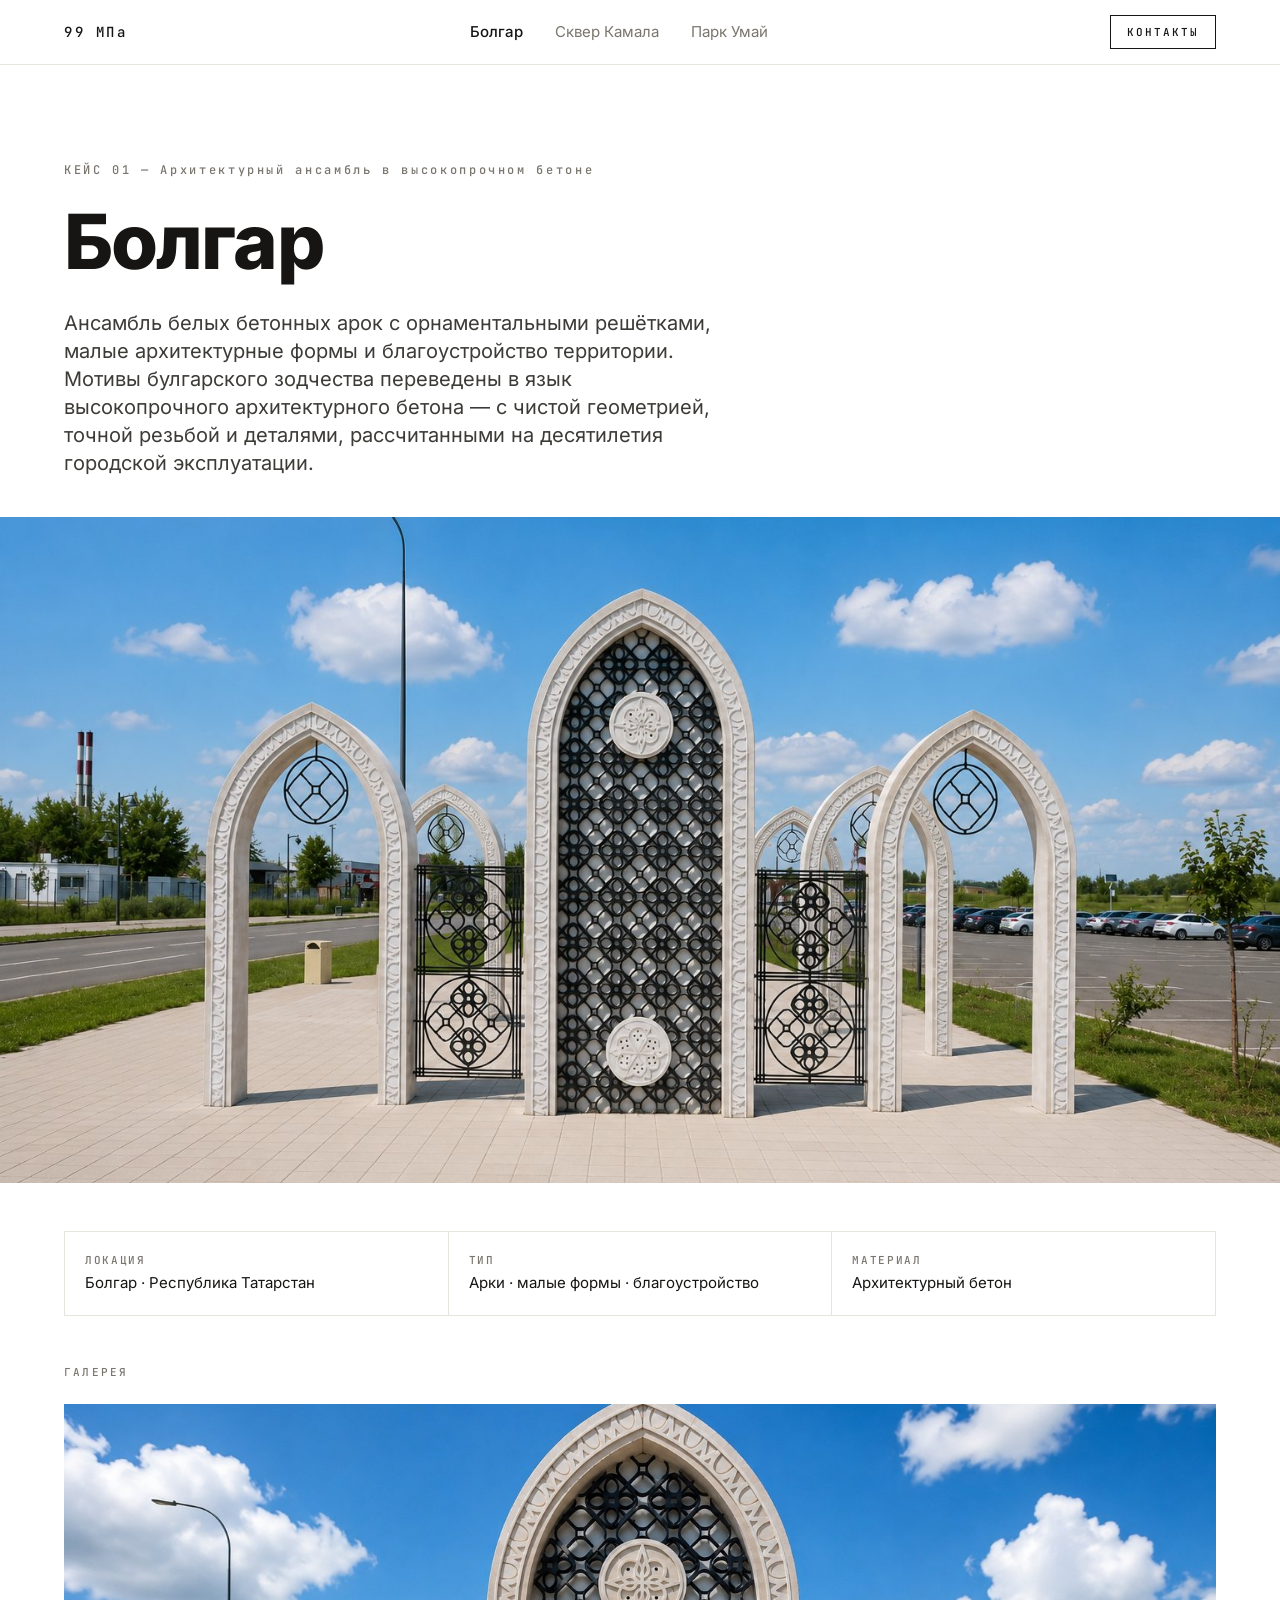
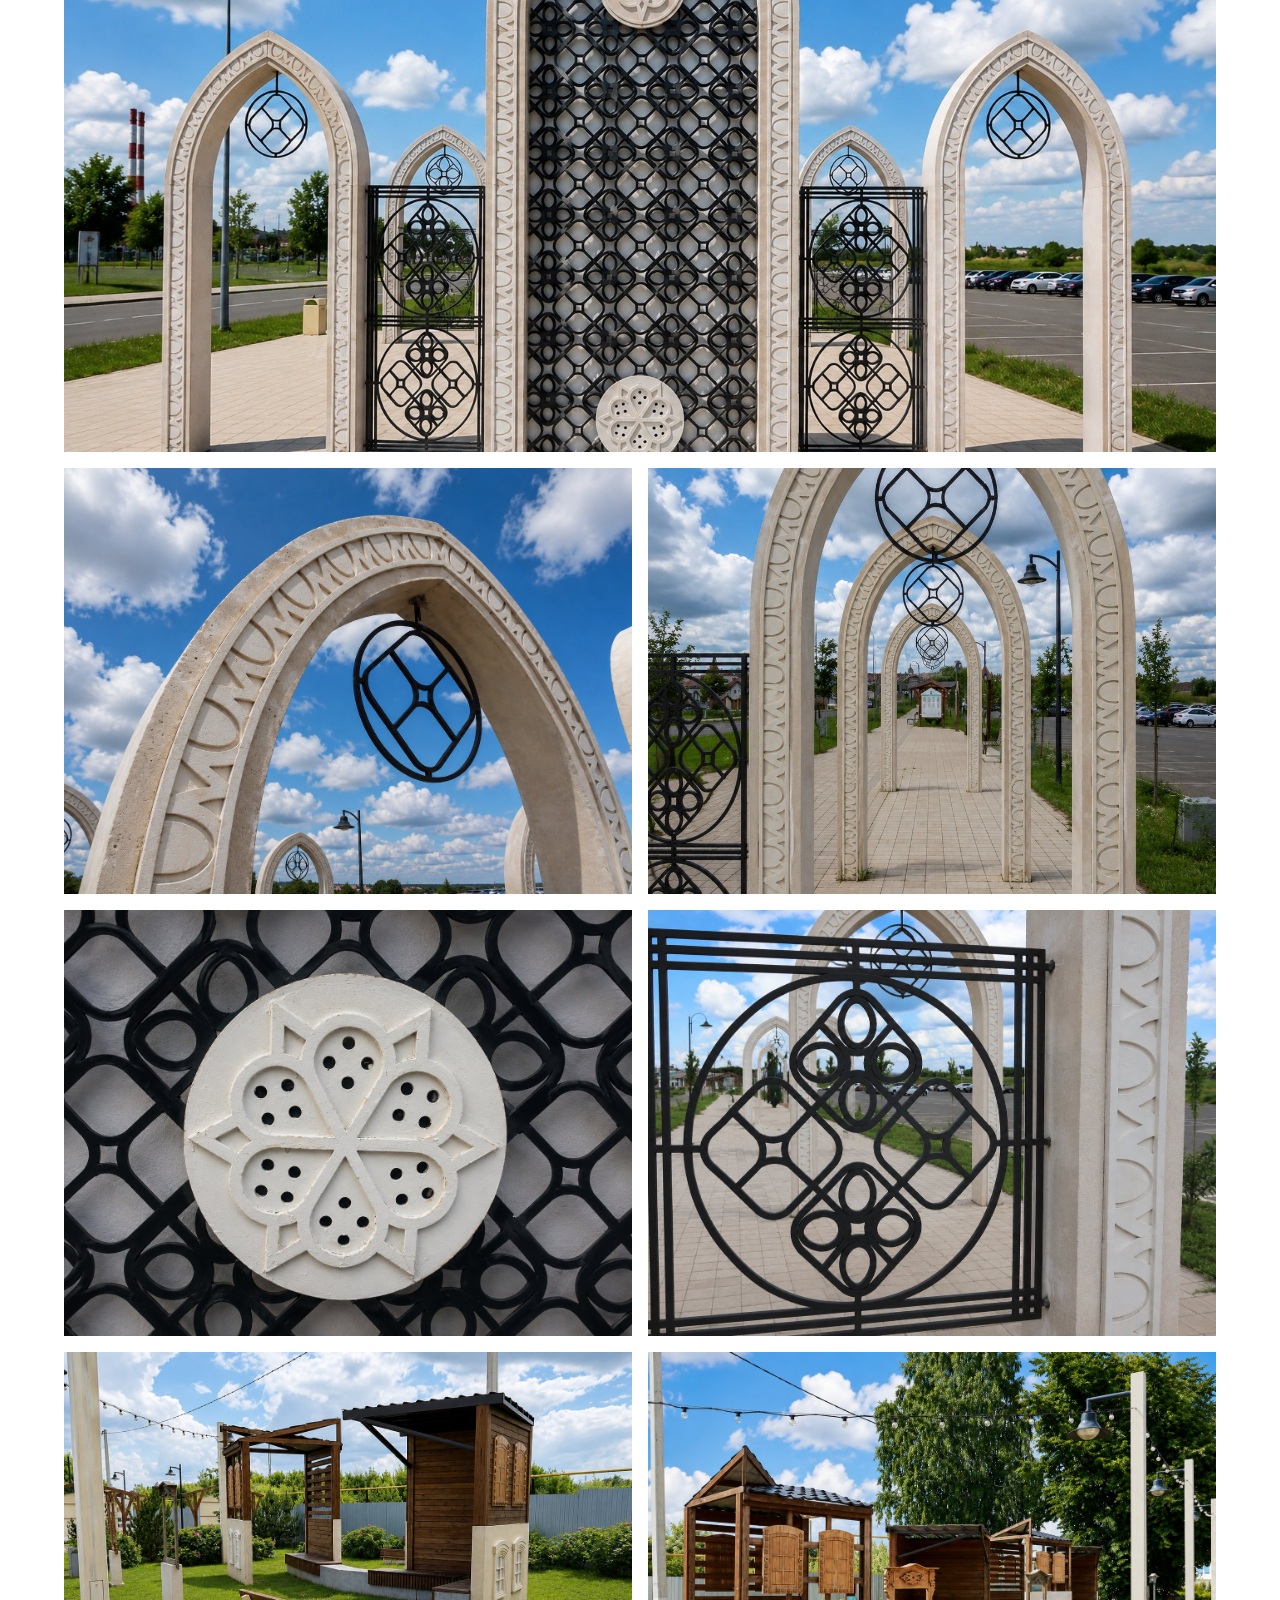
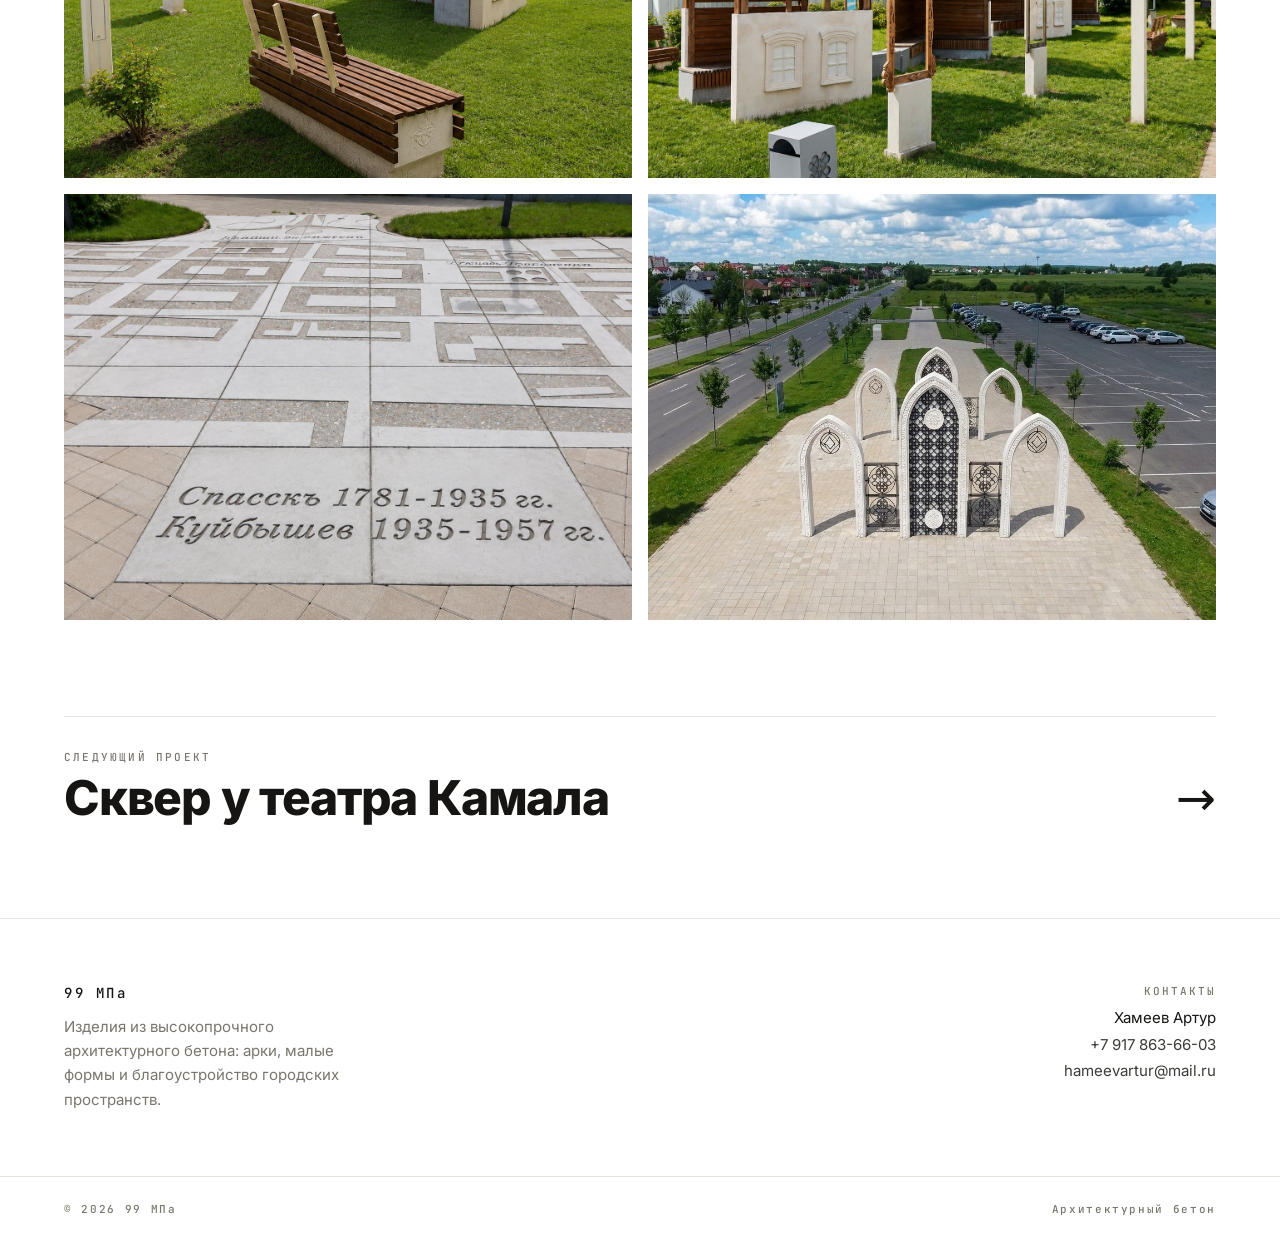
==== commit 277dda5a: "Update footer year to 2026 Co-Authored-By: Claude Opus 4.8 <noreply@anthropic.com> Claude-Session: h" ====
--- a/bolgar.html
+++ b/bolgar.html
@@ -67,6 +67,6 @@
 <div><a class="text-ink-soft hover:text-ink transition-colors" href="mailto:hameevartur@mail.ru">hameevartur@mail.ru</a></div>
 </div>
 </div>
-<div class="border-t border-line"><div class="max-w-container mx-auto px-6 py-6 font-mono text-[11px] tracking-[0.15em] text-muted flex flex-col sm:flex-row gap-2 sm:justify-between"><span>© 2024 99 МПа</span><span>Архитектурный бетон</span></div></div>
+<div class="border-t border-line"><div class="max-w-container mx-auto px-6 py-6 font-mono text-[11px] tracking-[0.15em] text-muted flex flex-col sm:flex-row gap-2 sm:justify-between"><span>© 2026 99 МПа</span><span>Архитектурный бетон</span></div></div>
 </footer>
 </body></html>
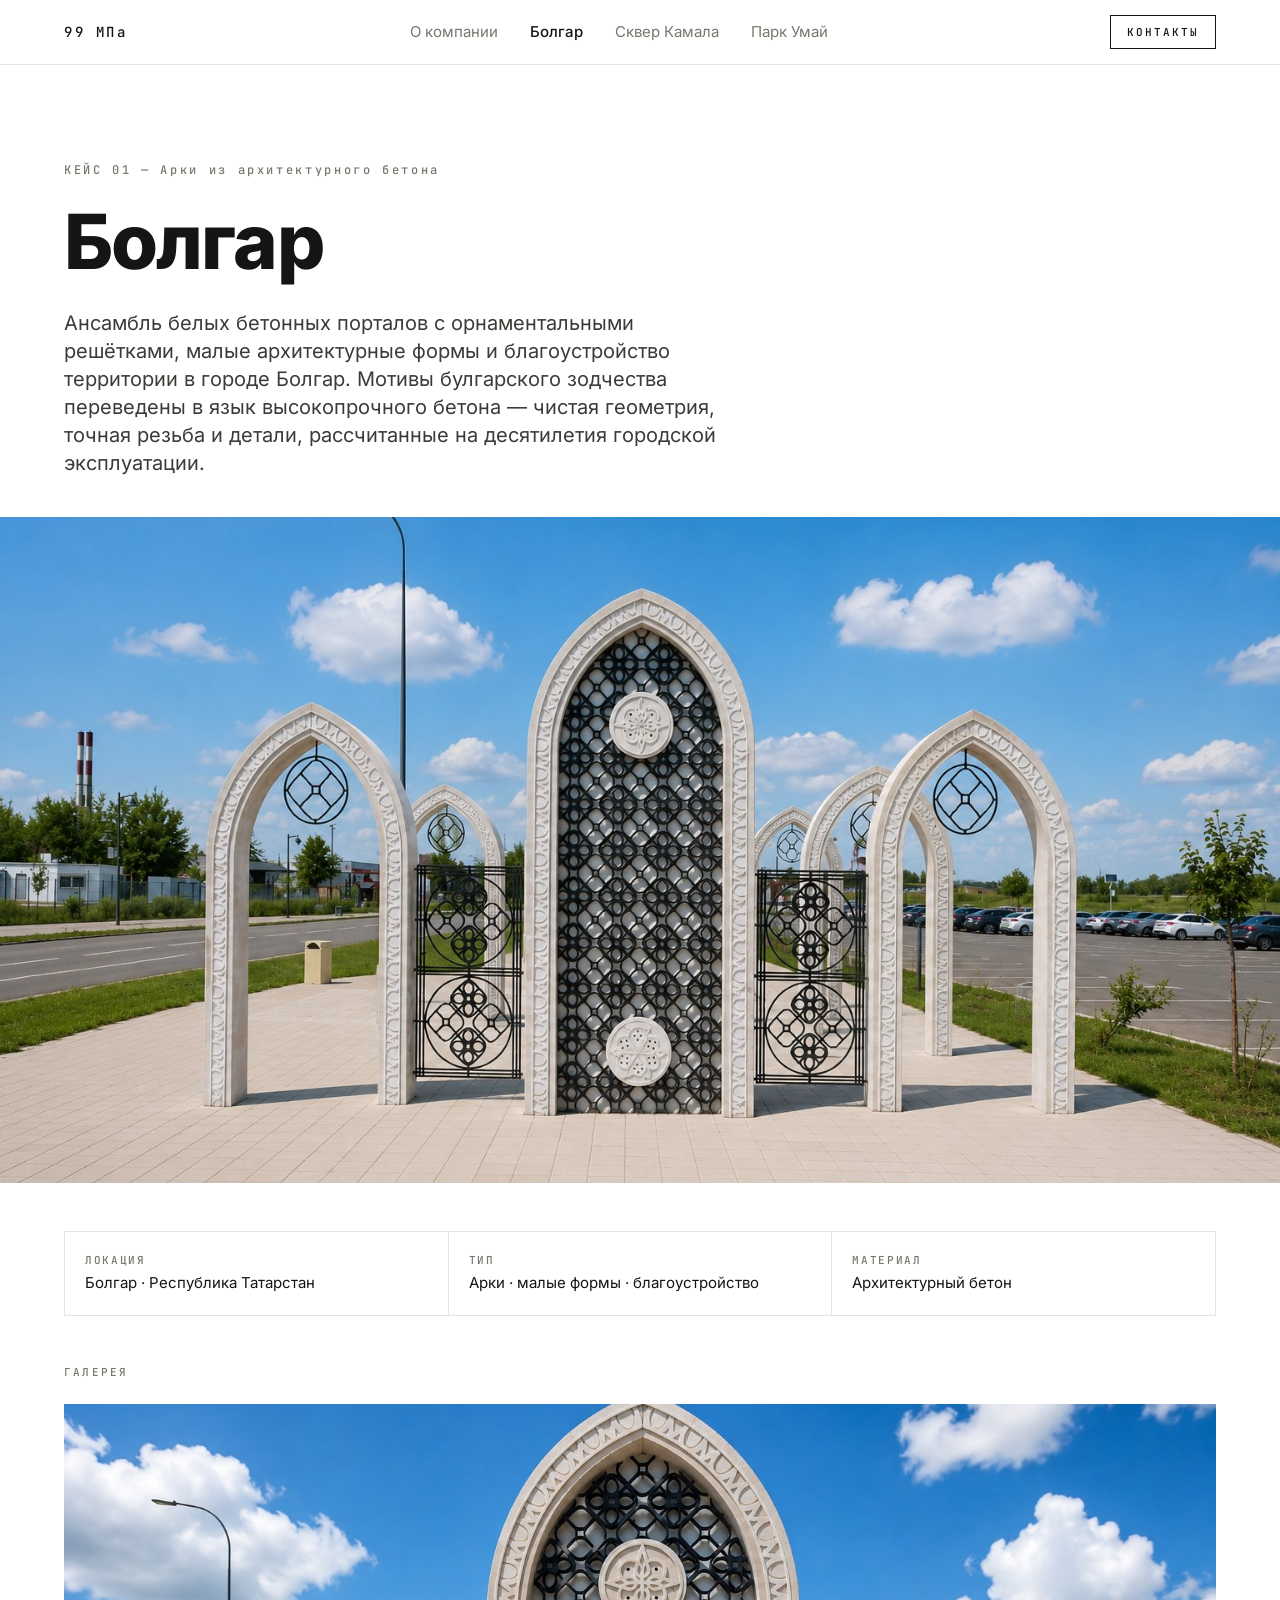
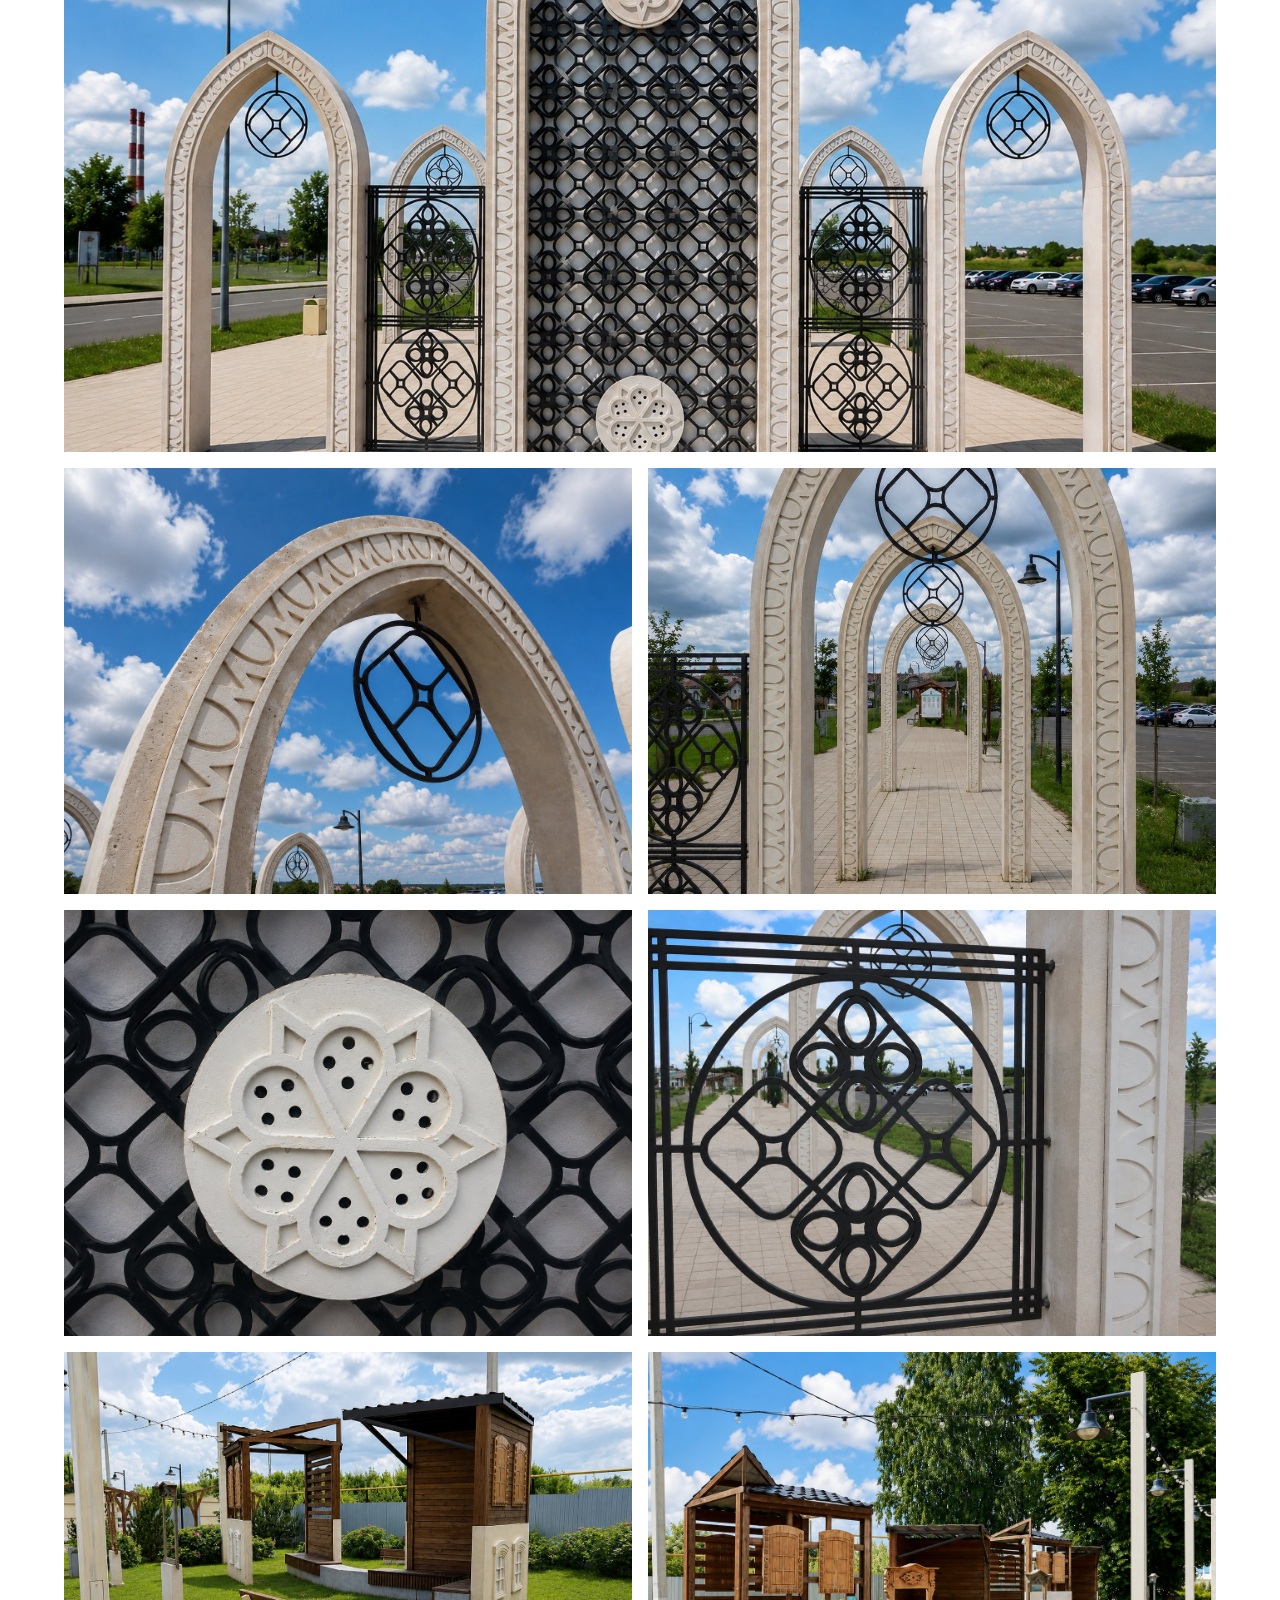
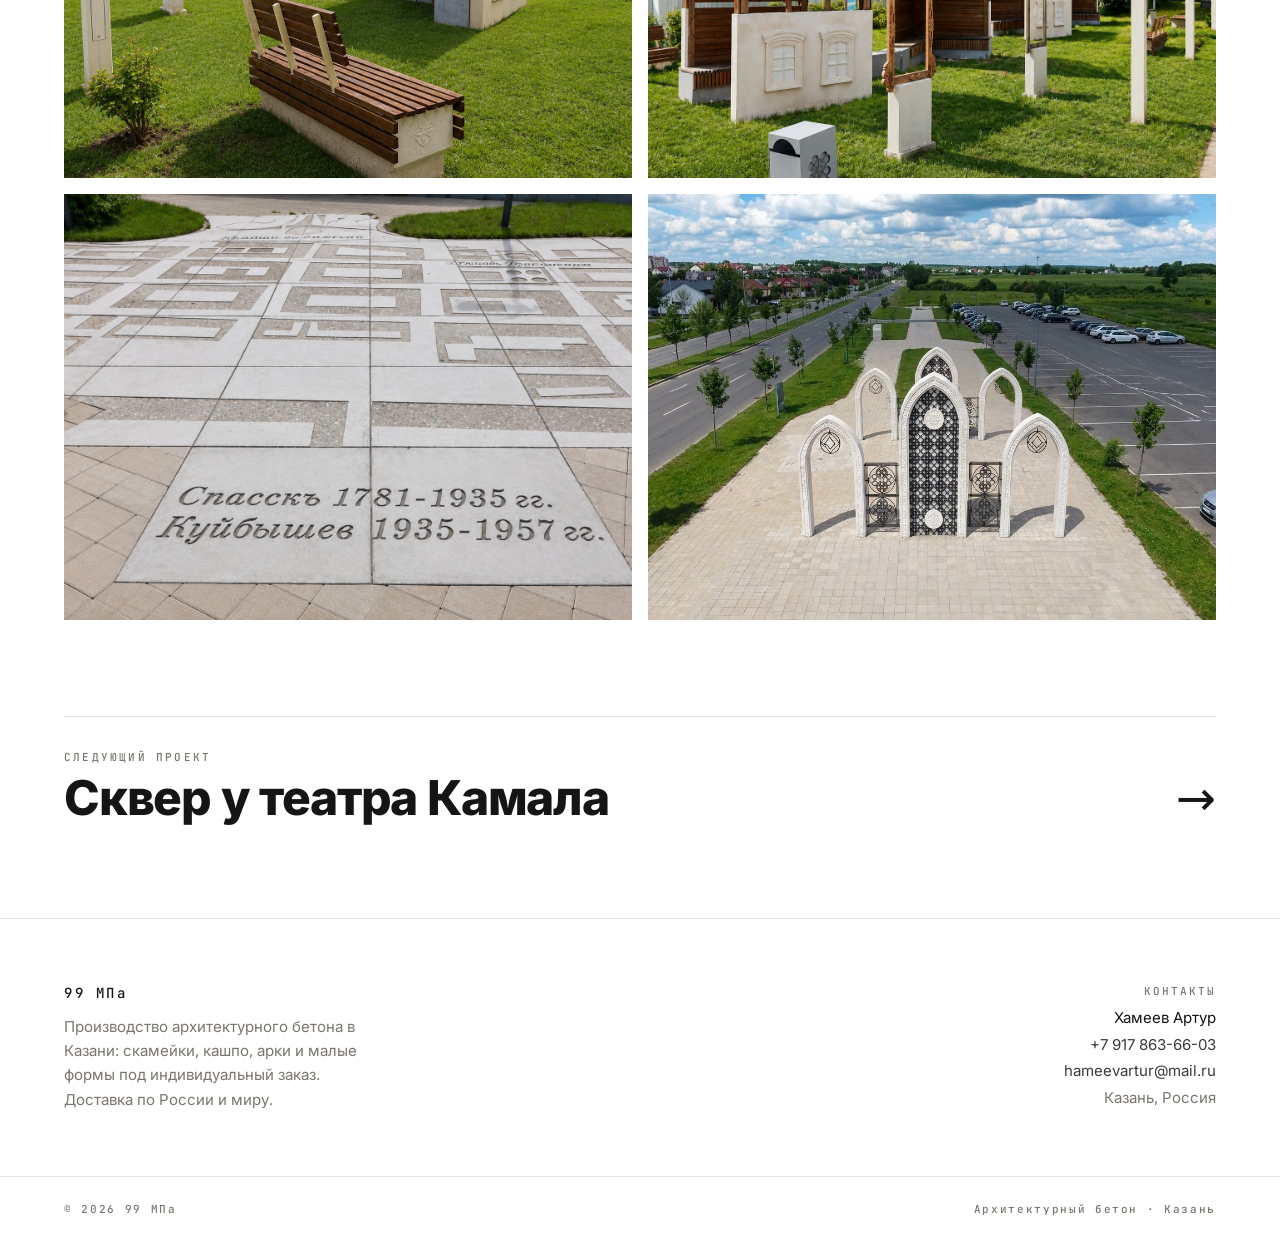
==== commit 3d1834a5: "Enrich content from 99mpa.com - Rework homepage with the studio's real positioning: hero "Бетон, кот" ====
--- a/bolgar.html
+++ b/bolgar.html
@@ -10,6 +10,7 @@
 <nav class="max-w-container mx-auto px-6 h-16 flex items-center justify-between">
 <a href="index.html" class="font-mono text-sm tracking-[0.18em] text-ink">99&nbsp;МПа</a>
 <div class="hidden md:flex items-center gap-8 text-[15px]">
+<a class="text-muted hover:text-ink transition-colors" href="index.html">О&nbsp;компании</a>
 <a class="text-ink font-medium" href="bolgar.html">Болгар</a>
 <a class="text-muted hover:text-ink transition-colors" href="kamal-square.html">Сквер&nbsp;Камала</a>
 <a class="text-muted hover:text-ink transition-colors" href="umai-park.html">Парк&nbsp;Умай</a>
@@ -19,9 +20,9 @@
 </header>
 <main>
 <section class="max-w-container mx-auto px-6 pt-16 md:pt-24 pb-10">
-<p class="font-mono text-[12px] tracking-[0.22em] text-muted mb-6">КЕЙС&nbsp;01 — Архитектурный ансамбль в высокопрочном бетоне</p>
+<p class="font-mono text-[12px] tracking-[0.22em] text-muted mb-6">КЕЙС&nbsp;01 — Арки из архитектурного бетона</p>
 <h1 class="text-[44px] md:text-[76px] font-extrabold tracking-tight leading-[1.02]">Болгар</h1>
-<p class="mt-7 max-w-2xl text-lg md:text-xl text-ink-soft leading-relaxed">Ансамбль белых бетонных арок с орнаментальными решётками, малые архитектурные формы и благоустройство территории. Мотивы булгарского зодчества переведены в язык высокопрочного архитектурного бетона — с чистой геометрией, точной резьбой и деталями, рассчитанными на десятилетия городской эксплуатации.</p>
+<p class="mt-7 max-w-2xl text-lg md:text-xl text-ink-soft leading-relaxed">Ансамбль белых бетонных порталов с орнаментальными решётками, малые архитектурные формы и благоустройство территории в городе Болгар. Мотивы булгарского зодчества переведены в язык высокопрочного бетона — чистая геометрия, точная резьба и детали, рассчитанные на десятилетия городской эксплуатации.</p>
 </section>
 <figure class="w-full bg-paper"><img class="w-full h-[52vh] md:h-[74vh] object-cover" src="assets/img/bolgar/bolgar-hero.jpg" alt="Болгар"></figure>
 <section class="max-w-container mx-auto px-6 py-12">
@@ -58,15 +59,16 @@
 <div class="max-w-container mx-auto px-6 py-16 grid gap-10 md:grid-cols-2">
 <div>
 <div class="font-mono text-sm tracking-[0.18em] text-ink mb-3">99&nbsp;МПа</div>
-<p class="text-muted max-w-xs text-[15px] leading-relaxed">Изделия из высокопрочного архитектурного бетона: арки, малые формы и благоустройство городских пространств.</p>
+<p class="text-muted max-w-xs text-[15px] leading-relaxed">Производство архитектурного бетона в Казани: скамейки, кашпо, арки и малые формы под индивидуальный заказ. Доставка по России и миру.</p>
 </div>
 <div class="md:text-right space-y-1 text-[15px]">
 <div class="font-mono text-[11px] tracking-[0.18em] text-muted mb-2">КОНТАКТЫ</div>
 <div class="text-ink">Хамеев Артур</div>
 <div><a class="text-ink-soft hover:text-ink transition-colors" href="tel:+79178636603">+7 917 863-66-03</a></div>
 <div><a class="text-ink-soft hover:text-ink transition-colors" href="mailto:hameevartur@mail.ru">hameevartur@mail.ru</a></div>
+<div class="text-muted">Казань, Россия</div>
 </div>
 </div>
-<div class="border-t border-line"><div class="max-w-container mx-auto px-6 py-6 font-mono text-[11px] tracking-[0.15em] text-muted flex flex-col sm:flex-row gap-2 sm:justify-between"><span>© 2026 99 МПа</span><span>Архитектурный бетон</span></div></div>
+<div class="border-t border-line"><div class="max-w-container mx-auto px-6 py-6 font-mono text-[11px] tracking-[0.15em] text-muted flex flex-col sm:flex-row gap-2 sm:justify-between"><span>© 2026 99 МПа</span><span>Архитектурный бетон · Казань</span></div></div>
 </footer>
 </body></html>
